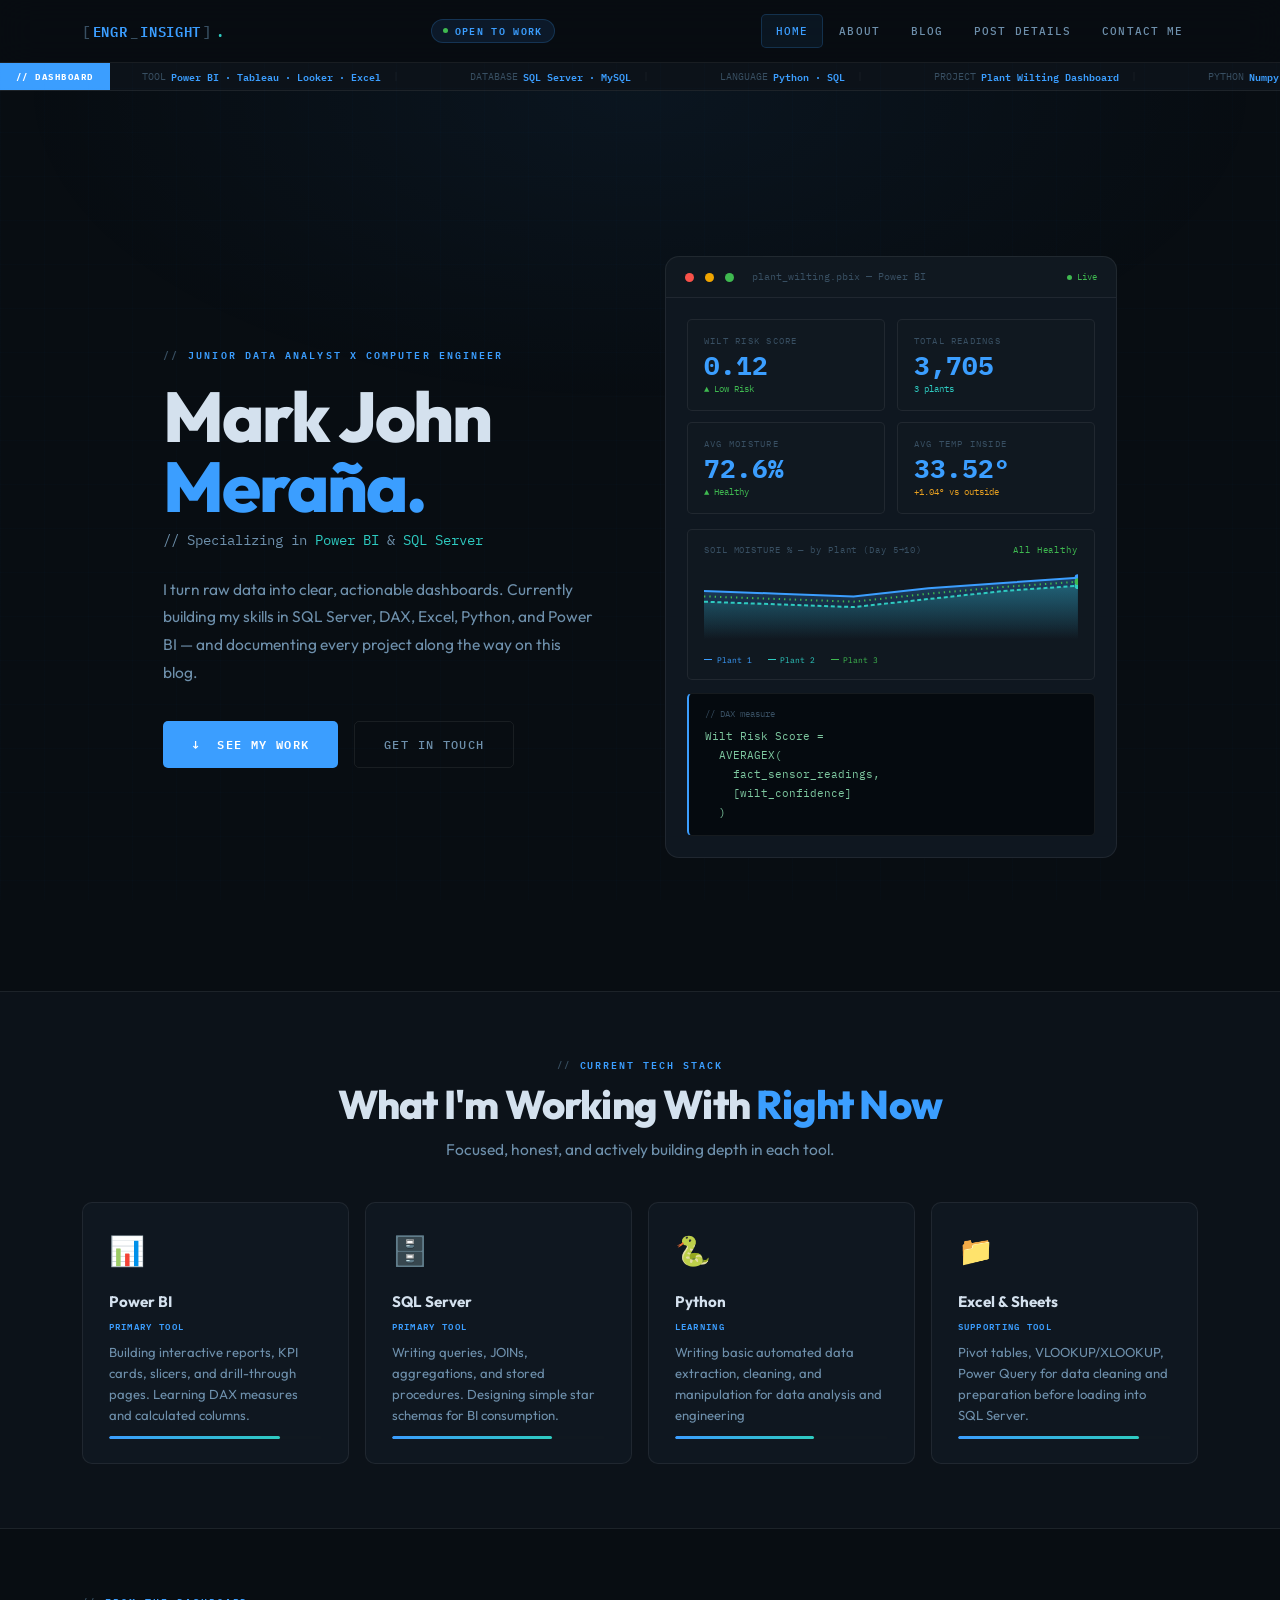
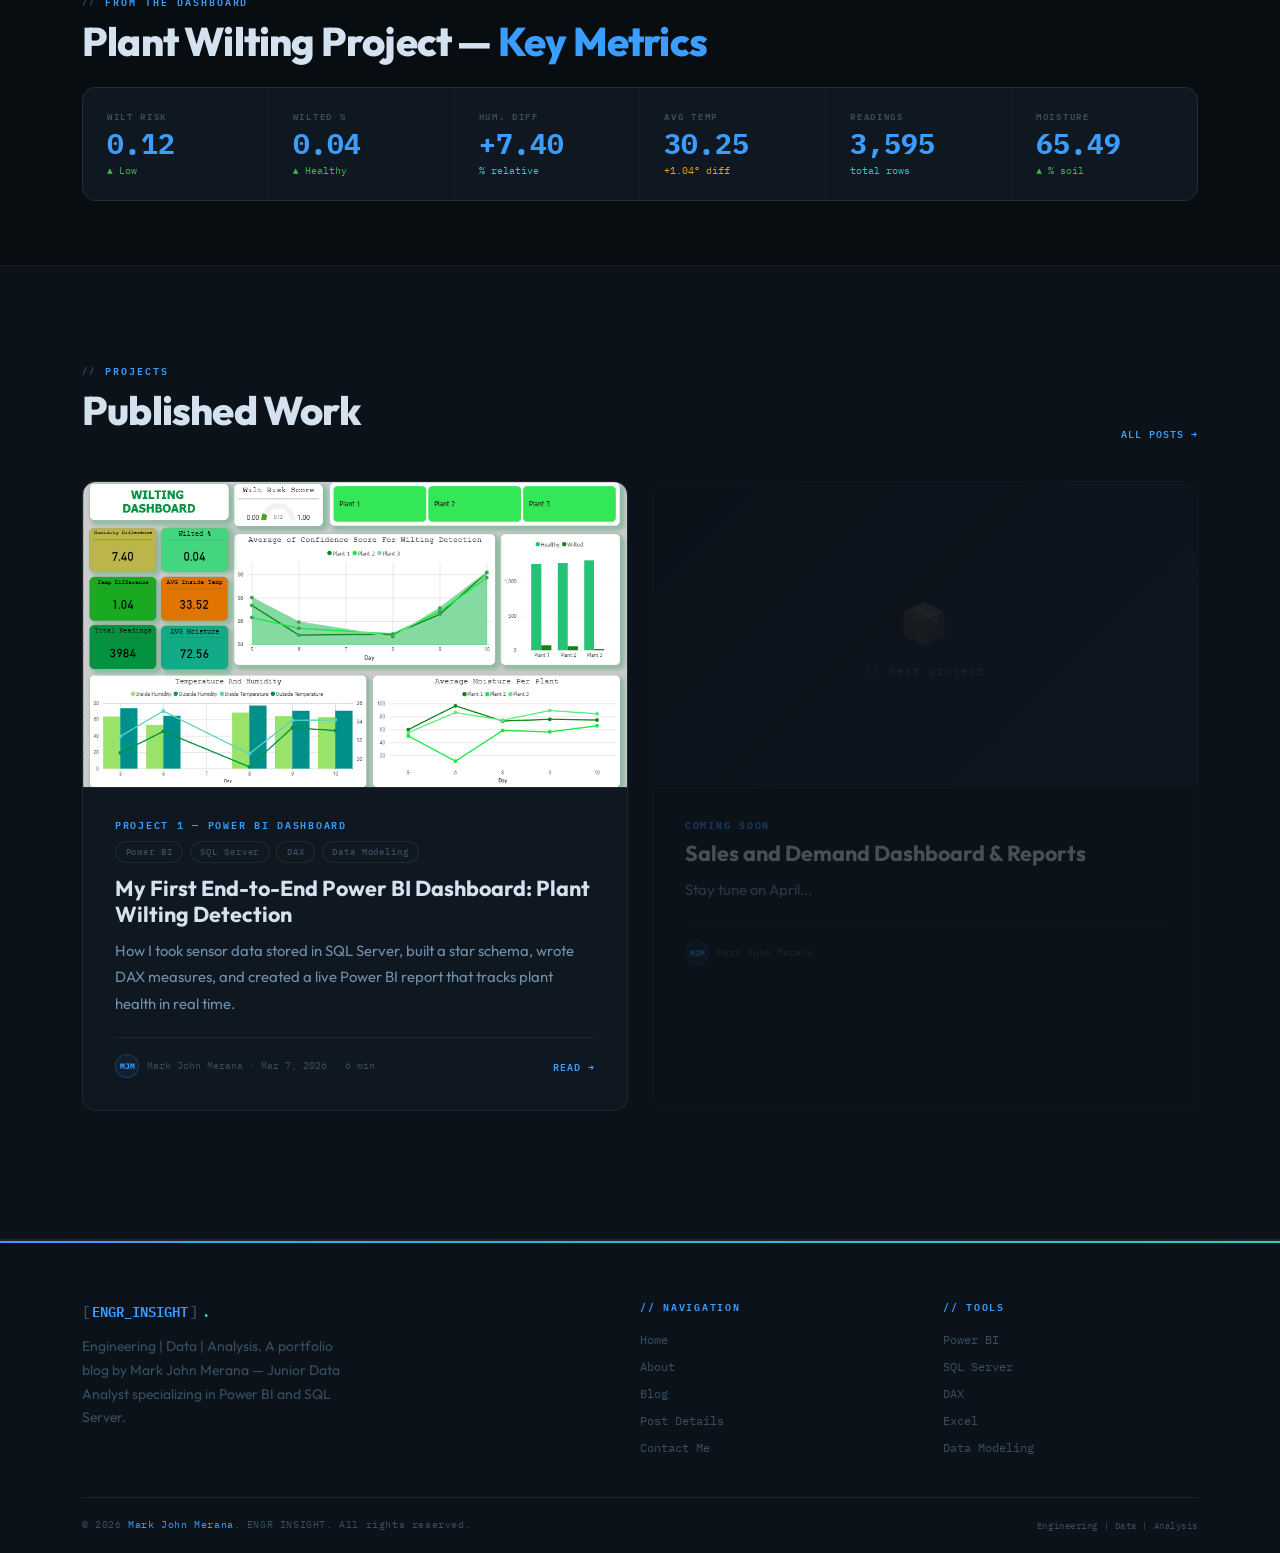
==== index.html @ d487728a "Initial commit" ====
<!DOCTYPE html>
<html lang="en">
<head>
<meta charset="UTF-8"/>
<meta name="viewport" content="width=device-width, initial-scale=1.0"/>
<title>ENGR INSIGHT — Mark John Merana | Junior Data Analyst</title>
<link rel="stylesheet" href="style.css"/>
</head>
<body>
<div class="grid-bg"></div>

<!-- NAV -->
<nav id="navbar">
  <div class="nav-inner">
    <a href="index.html" class="nav-logo">
      <span class="logo-bracket">[</span><span class="logo-accent">ENGR</span><span class="logo-bracket">_</span><span class="logo-accent">INSIGHT</span><span class="logo-bracket">]</span><span class="logo-dot">.</span>
    </a>
    <div class="nav-badge">Open to Work</div>
    <div class="nav-links">
      <a href="index.html" class="active">Home</a>
      <a href="about.html">About</a>
      <a href="blog.html">Blog</a>
      <a href="post-details.html">Post Details</a>
      <a href="contact.html">Contact Me</a>
    </div>
    <button class="nav-toggle" onclick="toggleMenu()"><span></span><span></span><span></span></button>
  </div>
  <div class="nav-mobile" id="navMobile">
    <a href="index.html" class="active">Home</a>
    <a href="about.html">About</a>
    <a href="blog.html">Blog</a>
    <a href="post-details.html">Post Details</a>
    <a href="contact.html">Contact Me</a>
  </div>
</nav>

<!-- TICKER -->
<div class="ticker-bar">
  <span class="ticker-label">// DASHBOARD</span>
  <div class="ticker-inner">
    <div class="ticker-track">
      <span class="ti">TOOL <b>Power BI · Tableau · Looker · Excel</b><span class="ti-sep">|</span></span>
      <span class="ti">DATABASE <b>SQL Server · MySQL</b><span class="ti-sep">|</span></span>
      <span class="ti">LANGUAGE <b>Python · SQL</b><span class="ti-sep">|</span></span>
      <span class="ti">PROJECT <b>Plant Wilting Dashboard</b><span class="ti-sep">|</span></span>
      <span class="ti">PYTHON <b>Numpy · Pandas</b><span class="ti-sep">|</span></span>
      <span class="ti">MODELLING <b>DAX · Pivot Table · XLOOKUP · VLOOKUP </b><span class="ti-sep">|</span></span>
      <span class="ti">STATUS <b style="color:var(--green)">Actively Learning</b><span class="ti-sep">|</span></span>
      <span class="ti">SPECIALIZATION <b>Data Analytics & Engineering</b><span class="ti-sep">|</span></span>
      <span class="ti">TOOL <b>Power BI · Tableau · Looker · Excel</b><span class="ti-sep">|</span></span>
      <span class="ti">DATABASE <b>SQL Server · MySQL</b><span class="ti-sep">|</span></span>
      <span class="ti">LANGUAGE <b>Python · SQL</b><span class="ti-sep">|</span></span>
      <span class="ti">PROJECT <b>Plant Wilting Dashboard</b><span class="ti-sep">|</span></span>
      <span class="ti">PYTHON <b>Numpy · Pandas</b><span class="ti-sep">|</span></span>
      <span class="ti">MODELLING <b>DAX · Pivot Table · XLOOKUP · VLOOKUP </b><span class="ti-sep">|</span></span>
      <span class="ti">STATUS <b style="color:var(--green)">Actively Learning</b><span class="ti-sep">|</span></span>
      <span class="ti">SPECIALIZATION <b>Data Analytics & Engineering</b><span class="ti-sep">|</span></span>
    </div>
  </div>
</div>

<!-- HERO -->
<section class="hero-section" style="min-height:100vh;display:flex;align-items:center;padding:7rem 0 5rem;position:relative;z-index:2;background:radial-gradient(ellipse 70% 50% at 50% 0%,rgba(59,158,255,.06) 0%,transparent 70%);">
  <div class="container">
    <div class="hero-grid" style="display:grid;grid-template-columns:1fr 1.05fr;gap:4.5rem;align-items:center;">

      <!-- LEFT -->
      <div>
        <div class="anim-1" style="font-family:var(--mono);font-size:.65rem;font-weight:600;letter-spacing:.2em;text-transform:uppercase;color:var(--blue);display:flex;align-items:center;gap:.55rem;margin-bottom:1.1rem;">
          <span style="color:var(--text-muted)">//</span> Junior Data Analyst X Computer Engineer
        </div>
        <h1 class="anim-2" style="font-family:var(--sans);font-size:clamp(2.8rem,5.5vw,4.4rem);font-weight:800;letter-spacing:-.03em;line-height:1.0;color:var(--text);margin-bottom:.4rem;">
          Mark John<br/><span style="color:var(--blue)">Meraña.</span>
        </h1>
        <p class="anim-3" style="font-family:var(--mono);font-size:.9rem;color:var(--text-dim);margin-bottom:1.5rem;">
          // Specializing in <span style="color:var(--teal)">Power BI</span> &amp; <span style="color:var(--teal)">SQL Server</span>
        </p>
        <p class="anim-4" style="font-size:.97rem;color:var(--text-dim);line-height:1.78;max-width:430px;margin-bottom:2.2rem;">
          I turn raw data into clear, actionable dashboards. Currently building my 
          skills in SQL Server, DAX, Excel, Python, and Power BI — and documenting every project 
          along the way on this blog.
        </p>
        <div class="anim-5" style="display:flex;gap:1rem;flex-wrap:wrap;">
          <a href="blog.html" class="btn-blue">↓ &nbsp;See My Work</a>
          <a href="contact.html" class="btn-ghost">Get in Touch</a>
        </div>
      </div>

      <!-- RIGHT — Dashboard mockup panel -->
      <div class="anim-p hero-mockup">
        <!-- Window chrome -->
        <div style="background:var(--bg3);border:1px solid var(--border);border-radius:var(--radius-lg) var(--radius-lg) 0 0;padding:.75rem 1.2rem;display:flex;align-items:center;gap:.5rem;border-bottom:none;">
          <div style="width:9px;height:9px;border-radius:50%;background:#f85149;"></div>
          <div style="width:9px;height:9px;border-radius:50%;background:#f0a500;margin-left:3px;"></div>
          <div style="width:9px;height:9px;border-radius:50%;background:#3fb950;margin-left:3px;"></div>
          <span style="font-family:var(--mono);font-size:.62rem;color:var(--text-muted);margin-left:.6rem;">plant_wilting.pbix — Power BI</span>
          <span style="margin-left:auto;font-family:var(--mono);font-size:.58rem;color:var(--green);display:flex;align-items:center;gap:.3rem;"><span style="width:5px;height:5px;border-radius:50%;background:var(--green);display:inline-block;animation:blink 2.5s ease infinite;"></span>Live</span>
        </div>
        <!-- Panel body -->
        <div style="background:var(--card);border:1px solid var(--border);border-radius:0 0 var(--radius-lg) var(--radius-lg);padding:1.3rem;">
          <!-- KPI row -->
          <div style="display:grid;grid-template-columns:repeat(2,1fr);gap:.7rem;margin-bottom:.9rem;">
            <div style="background:var(--bg3);border:1px solid var(--border);border-radius:var(--radius);padding:.85rem 1rem;">
              <div style="font-family:var(--mono);font-size:.55rem;color:var(--text-muted);letter-spacing:.14em;text-transform:uppercase;margin-bottom:.3rem;">Wilt Risk Score</div>
              <div style="font-family:var(--mono);font-size:1.6rem;font-weight:700;color:var(--blue);line-height:1;" id="kpi1">0.00</div>
              <div style="font-family:var(--mono);font-size:.56rem;color:var(--green);margin-top:.2rem;">▲ Low Risk</div>
            </div>
            <div style="background:var(--bg3);border:1px solid var(--border);border-radius:var(--radius);padding:.85rem 1rem;">
              <div style="font-family:var(--mono);font-size:.55rem;color:var(--text-muted);letter-spacing:.14em;text-transform:uppercase;margin-bottom:.3rem;">Total Readings</div>
              <div style="font-family:var(--mono);font-size:1.6rem;font-weight:700;color:var(--blue);line-height:1;" id="kpi2">0</div>
              <div style="font-family:var(--mono);font-size:.56rem;color:var(--teal);margin-top:.2rem;">3 plants</div>
            </div>
            <div style="background:var(--bg3);border:1px solid var(--border);border-radius:var(--radius);padding:.85rem 1rem;">
              <div style="font-family:var(--mono);font-size:.55rem;color:var(--text-muted);letter-spacing:.14em;text-transform:uppercase;margin-bottom:.3rem;">AVG Moisture</div>
              <div style="font-family:var(--mono);font-size:1.6rem;font-weight:700;color:var(--blue);line-height:1;" id="kpi3">0%</div>
              <div style="font-family:var(--mono);font-size:.56rem;color:var(--green);margin-top:.2rem;">▲ Healthy</div>
            </div>
            <div style="background:var(--bg3);border:1px solid var(--border);border-radius:var(--radius);padding:.85rem 1rem;">
              <div style="font-family:var(--mono);font-size:.55rem;color:var(--text-muted);letter-spacing:.14em;text-transform:uppercase;margin-bottom:.3rem;">AVG Temp Inside</div>
              <div style="font-family:var(--mono);font-size:1.6rem;font-weight:700;color:var(--blue);line-height:1;" id="kpi4">0°</div>
              <div style="font-family:var(--mono);font-size:.56rem;color:var(--amber);margin-top:.2rem;">+1.04° vs outside</div>
            </div>
          </div>
          <!-- Mini bar chart -->
          <div style="background:var(--bg3);border:1px solid var(--border);border-radius:var(--radius);padding:.8rem 1rem;">
            <div style="font-family:var(--mono);font-size:.56rem;color:var(--text-muted);letter-spacing:.1em;margin-bottom:.6rem;display:flex;justify-content:space-between;">
              <span>SOIL MOISTURE % — by Plant (Day 5→10)</span>
              <span style="color:var(--green)">All Healthy</span>
            </div>
            <svg viewBox="0 0 280 54" width="100%" xmlns="http://www.w3.org/2000/svg">
              <defs>
                <linearGradient id="g1" x1="0" y1="0" x2="0" y2="1"><stop offset="0%" stop-color="#3b9eff" stop-opacity=".3"/><stop offset="100%" stop-color="#3b9eff" stop-opacity="0"/></linearGradient>
                <linearGradient id="g2" x1="0" y1="0" x2="0" y2="1"><stop offset="0%" stop-color="#2ecbc1" stop-opacity=".25"/><stop offset="100%" stop-color="#2ecbc1" stop-opacity="0"/></linearGradient>
              </defs>
              <polygon fill="url(#g1)" points="0,54 0,18 56,20 112,22 168,16 224,12 280,8 280,54"/>
              <polygon fill="url(#g2)" points="0,54 0,26 56,28 112,30 168,24 224,18 280,14 280,54"/>
              <polyline fill="none" stroke="#3b9eff" stroke-width="1.5" points="0,18 56,20 112,22 168,16 224,12 280,8"/>
              <polyline fill="none" stroke="#2ecbc1" stroke-width="1.5" stroke-dasharray="3,2" points="0,26 56,28 112,30 168,24 224,18 280,14"/>
              <polyline fill="none" stroke="#3fb950" stroke-width="1.5" stroke-dasharray="1,3" points="0,22 56,24 112,26 168,20 224,15 280,11"/>
              <circle cx="280" cy="8"  r="2.5" fill="#3b9eff"/>
              <circle cx="280" cy="14" r="2.5" fill="#2ecbc1"/>
              <circle cx="280" cy="11" r="2.5" fill="#3fb950"/>
            </svg>
            <div style="display:flex;gap:1rem;margin-top:.4rem;">
              <span style="font-family:var(--mono);font-size:.52rem;color:#3b9eff;display:flex;align-items:center;gap:.28rem;"><span style="width:8px;height:1.5px;background:#3b9eff;display:inline-block;"></span>Plant 1</span>
              <span style="font-family:var(--mono);font-size:.52rem;color:#2ecbc1;display:flex;align-items:center;gap:.28rem;"><span style="width:8px;height:1.5px;background:#2ecbc1;display:inline-block;"></span>Plant 2</span>
              <span style="font-family:var(--mono);font-size:.52rem;color:#3fb950;display:flex;align-items:center;gap:.28rem;"><span style="width:8px;height:1.5px;background:#3fb950;display:inline-block;"></span>Plant 3</span>
            </div>
          </div>
          <!-- SQL snippet -->
          <div style="background:#050a0f;border:1px solid var(--border);border-left:2px solid var(--blue);border-radius:var(--radius);padding:.8rem 1rem;margin-top:.8rem;">
            <div style="font-family:var(--mono);font-size:.56rem;color:var(--text-muted);margin-bottom:.35rem;">// DAX measure</div>
            <div style="font-family:var(--mono);font-size:.7rem;color:#7ec8a0;line-height:1.7;">
              Wilt Risk Score =<br/>
              &nbsp;&nbsp;AVERAGEX(<br/>
              &nbsp;&nbsp;&nbsp;&nbsp;fact_sensor_readings,<br/>
              &nbsp;&nbsp;&nbsp;&nbsp;[wilt_confidence]<br/>
              &nbsp;&nbsp;)
            </div>
          </div>
        </div>
      </div>
    </div>
  </div>
</section>

<!-- TECH STACK -->
<section class="section-sm" style="background:var(--bg2);border-top:1px solid var(--border);border-bottom:1px solid var(--border);">
  <div class="container">
    <div style="text-align:center;margin-bottom:2.5rem;" class="reveal">
      <div class="s-eye" style="justify-content:center;">Current Tech Stack</div>
      <h2 class="s-title" style="text-align:center;">What I'm Working With <em>Right Now</em></h2>
      <p class="s-sub" style="margin:0 auto;text-align:center;">Focused, honest, and actively building depth in each tool.</p>
    </div>
    <div class="stack-grid" style="display:grid;grid-template-columns:repeat(4,1fr);gap:1rem;">
      <div class="stack-card reveal">
        <div class="sc-icon">📊</div>
        <div class="sc-title">Power BI</div>
        <div class="sc-level">Primary Tool</div>
        <div class="sc-desc">Building interactive reports, KPI cards, slicers, and drill-through pages. Learning DAX measures and calculated columns.</div>
        <div class="skill-track"><div class="skill-fill" data-w="80"></div></div>
      </div>
      <div class="stack-card reveal reveal-d1">
        <div class="sc-icon">🗄️</div>
        <div class="sc-title">SQL Server</div>
        <div class="sc-level">Primary Tool</div>
        <div class="sc-desc">Writing queries, JOINs, aggregations, and stored procedures. Designing simple star schemas for BI consumption.</div>
        <div class="skill-track"><div class="skill-fill" data-w="75"></div></div>
      </div>
      <div class="stack-card reveal reveal-d2">
        <div class="sc-icon">🐍</div>
        <div class="sc-title">Python</div>
        <div class="sc-level">Learning</div>
        <div class="sc-desc">Writing basic automated data extraction, cleaning, and manipulation for data analysis and engineering</div>
        <div class="skill-track"><div class="skill-fill" data-w="65"></div></div>
      </div>
      <div class="stack-card reveal reveal-d3">
        <div class="sc-icon">📁</div>
        <div class="sc-title">Excel & Sheets</div>
        <div class="sc-level">Supporting Tool</div>
        <div class="sc-desc">Pivot tables, VLOOKUP/XLOOKUP, Power Query for data cleaning and preparation before loading into SQL Server.</div>
        <div class="skill-track"><div class="skill-fill" data-w="85"></div></div>
      </div>
    </div>
  </div>
</section>

<!-- METRICS STRIP (from actual dashboard) -->
<section class="section-sm" style="background:var(--bg);border-bottom:1px solid var(--border);">
  <div class="container">
    <div class="reveal" style="margin-bottom:1.5rem;">
      <div class="s-eye">From the Dashboard</div>
      <h2 class="s-title">Plant Wilting Project — <em>Key Metrics</em></h2>
    </div>
    <div class="metrics-grid-row reveal" style="display:grid;grid-template-columns:repeat(6,1fr);gap:1px;background:var(--border);border:1px solid var(--border);border-radius:var(--radius-lg);overflow:hidden;">
      <div class="metric-card" style="border-radius:0;border:none;">
        <div class="mc-label">Wilt Risk</div>
        <div class="mc-val" data-float="0.13">0.00</div>
        <div class="mc-sub mc-up">▲ Low</div>
      </div>
      <div class="metric-card" style="border-radius:0;border:none;">
        <div class="mc-label">Wilted %</div>
        <div class="mc-val" data-float="0.04">0.00</div>
        <div class="mc-sub mc-up">▲ Healthy</div>
      </div>
      <div class="metric-card" style="border-radius:0;border:none;">
        <div class="mc-label">Hum. Diff</div>
        <div class="mc-val">+7.40</div>
        <div class="mc-sub mc-info">% relative</div>
      </div>
      <div class="metric-card" style="border-radius:0;border:none;">
        <div class="mc-label">AVG Temp</div>
        <div class="mc-val" data-float="33.52">0.00</div>
        <div class="mc-sub mc-warn">+1.04° diff</div>
      </div>
      <div class="metric-card" style="border-radius:0;border:none;">
        <div class="mc-label">Readings</div>
        <div class="mc-val" data-int="3984">0</div>
        <div class="mc-sub mc-info">total rows</div>
      </div>
      <div class="metric-card" style="border-radius:0;border:none;">
        <div class="mc-label">Moisture</div>
        <div class="mc-val" data-float="72.56">0.00</div>
        <div class="mc-sub mc-up">▲ % soil</div>
      </div>
    </div>
  </div>
</section>

<!-- LATEST POST -->
<section class="section" style="background:var(--bg2);border-bottom:1px solid var(--border);">
  <div class="container">
    <div style="display:flex;align-items:flex-end;justify-content:space-between;margin-bottom:2.5rem;flex-wrap:wrap;gap:1rem;">
      <div class="reveal">
        <div class="s-eye">Projects</div>
        <h2 class="s-title">Published Work</h2>
      </div>
      <a href="blog.html" class="read-link reveal">All posts →</a>
    </div>
    <div class="posts-grid" style="display:grid;grid-template-columns:repeat(2,1fr);gap:1.5rem;">
      <div class="post-card reveal" onclick="window.location='post-details.html'">
        <div class="post-img">
          <img src="assets/P1/project1 - Home.png" alt="Dashboard"/>
        </div>
        <div class="post-body-wrap">
          <span class="post-cat">Project 1 — Power BI Dashboard</span>
          <div class="post-pills"><span class="pill">Power BI</span><span class="pill">SQL Server</span><span class="pill">DAX</span><span class="pill">Data Modeling</span></div>
          <h2>My First End-to-End Power BI Dashboard: Plant Wilting Detection</h2>
          <p class="post-excerpt">How I took sensor data stored in SQL Server, built a star schema, wrote DAX measures, and created a live Power BI report that tracks plant health in real time.</p>
          <div class="post-footer">
            <div class="post-author"><div class="author-chip">MJM</div>Mark John Merana · Mar 7, 2026 · 6 min</div>
            <a href="post-details.html" class="read-link">Read →</a>
          </div>
        </div>
      </div>
      <div class="post-card reveal reveal-d1" style="opacity:.3;pointer-events:none;">
        <div class="post-img"><div class="post-img-ph"><span class="ph-icon">📦</span><span>// Next project</span></div></div>
        <div class="post-body-wrap">
          <span class="post-cat">Coming Soon</span>
          <h2>Sales and Demand Dashboard & Reports</h2>
          <p class="post-excerpt">Stay tune on April...</p>
          <div class="post-footer"><div class="post-author"><div class="author-chip">MJM</div>Mark John Merana</div></div>
        </div>
      </div>
    </div>
  </div>
</section>

<!-- FOOTER -->
<footer>
  <div class="container">
    <div class="footer-grid">
      <div class="footer-brand">
        <div class="f-logo"><span class="logo-bracket">[</span><span class="logo-accent">ENGR_INSIGHT</span><span class="logo-bracket">]</span><span class="logo-dot">.</span></div>
        <p>Engineering | Data | Analysis. A portfolio blog by Mark John Merana — Junior Data Analyst specializing in Power BI and SQL Server.</p>
      </div>
      <div><div class="f-col-title">// Navigation</div><div class="f-links"><a href="index.html">Home</a><a href="about.html">About</a><a href="blog.html">Blog</a><a href="post-details.html">Post Details</a><a href="contact.html">Contact Me</a></div></div>
      <div><div class="f-col-title">// Tools</div><div class="f-links"><a href="#">Power BI</a><a href="#">SQL Server</a><a href="#">DAX</a><a href="#">Excel</a><a href="#">Data Modeling</a></div></div>
    </div>
    <div class="footer-bottom">
      <span class="f-copy">© 2026 <span>Mark John Merana</span>. ENGR INSIGHT. All rights reserved.</span>
      <span class="f-copy" style="font-size:.58rem;">Engineering | Data | Analysis</span>
    </div>
  </div>
</footer>

<script>
window.addEventListener('scroll',()=>document.getElementById('navbar').classList.toggle('scrolled',scrollY>20));
function toggleMenu(){document.getElementById('navMobile').classList.toggle('open');}

// Reveal on scroll
const io=new IntersectionObserver(e=>e.forEach(x=>{if(x.isIntersecting){x.target.classList.add('visible');io.unobserve(x.target);}}),{threshold:.1});
document.querySelectorAll('.reveal').forEach(el=>io.observe(el));

// Skill bars animate in
const sio=new IntersectionObserver(e=>e.forEach(x=>{if(x.isIntersecting){x.target.querySelectorAll('.skill-fill').forEach(b=>b.style.width=b.dataset.w+'%');sio.unobserve(x.target);}}),{threshold:.3});
document.querySelectorAll('section').forEach(s=>sio.observe(s));

// Counter animation
function animVal(el,target,decimals){
  const s=performance.now(),d=1500;
  function tick(n){
    const p=Math.min((n-s)/d,1),ease=1-Math.pow(1-p,3),v=target*ease;
    el.textContent=decimals?v.toFixed(decimals):Math.floor(v).toLocaleString();
    if(p<1)requestAnimationFrame(tick);
    else el.textContent=decimals?target.toFixed(decimals):target.toLocaleString();
  }
  requestAnimationFrame(tick);
}
const cio=new IntersectionObserver(e=>e.forEach(x=>{
  if(x.isIntersecting){
    if(x.target.dataset.float) animVal(x.target,parseFloat(x.target.dataset.float),2);
    if(x.target.dataset.int)   animVal(x.target,parseInt(x.target.dataset.int),0);
    cio.unobserve(x.target);
  }
}),{threshold:.5});
document.querySelectorAll('[data-float],[data-int]').forEach(el=>cio.observe(el));

// Hero panel counters
setTimeout(()=>{
  animVal(document.getElementById('kpi1'),0.13,2);
  animVal(document.getElementById('kpi2'),3984,0);
  document.getElementById('kpi3').textContent='72.6%';
  document.getElementById('kpi4').textContent='33.52°';
},900);
</script>
</body>
</html>
---- style.css ----
/* ═══════════════════════════════════════════════════════
   ENGR INSIGHT — Junior Data Analyst Portfolio
   Mark John Merana | Power BI & SQL Server
   Design: Dark Dashboard · Blue/Teal Accent
═══════════════════════════════════════════════════════ */
@import url('https://fonts.googleapis.com/css2?family=IBM+Plex+Mono:ital,wght@0,300;0,400;0,500;0,600;1,400&family=Outfit:wght@300;400;500;600;700;800&display=swap');

*, *::before, *::after { box-sizing: border-box; margin: 0; padding: 0; }
html { scroll-behavior: smooth; }
body {
  font-family: 'Outfit', sans-serif;
  background: #080d12;
  color: #d4e1ee;
  line-height: 1.65;
  overflow-x: hidden;
}
img { max-width: 100%; display: block; }
a { text-decoration: none; color: inherit; }
ul { list-style: none; }

/* ─── VARIABLES ──────────────────────────────────────────── */
:root {
  --blue:      #3b9eff;
  --blue-dim:  #2276cc;
  --blue-glow: rgba(59,158,255,.14);
  --blue-sub:  rgba(59,158,255,.07);
  --teal:      #2ecbc1;
  --teal-sub:  rgba(46,203,193,.08);
  --green:     #3fb950;
  --amber:     #e8a020;
  --red:       #f85149;
  --bg:        #080d12;
  --bg2:       #0c1219;
  --bg3:       #101820;
  --card:      #0f1720;
  --card2:     #141e2a;
  --border:    rgba(255,255,255,.07);
  --border-b:  rgba(59,158,255,.22);
  --text:      #d4e1ee;
  --text-dim:  #6e90ac;
  --text-muted:#384f62;
  --mono:      'IBM Plex Mono', monospace;
  --sans:      'Outfit', sans-serif;
  --radius:    5px;
  --radius-md: 10px;
  --radius-lg: 14px;
  --max-w:     1180px;
  --shadow:    0 4px 24px rgba(0,0,0,.45);
  --shadow-lg: 0 12px 48px rgba(0,0,0,.6);
  --glow:      0 0 28px rgba(59,158,255,.12);
}

/* ─── SCROLLBAR ──────────────────────────────────────────── */
::-webkit-scrollbar { width: 4px; }
::-webkit-scrollbar-track { background: var(--bg); }
::-webkit-scrollbar-thumb { background: #1a2d40; border-radius: 4px; }
::-webkit-scrollbar-thumb:hover { background: var(--blue); }

/* ─── GRID OVERLAY ───────────────────────────────────────── */
.grid-bg {
  position: fixed; inset: 0; pointer-events: none; z-index: 0;
  background-image:
    linear-gradient(rgba(59,158,255,.016) 1px, transparent 1px),
    linear-gradient(90deg, rgba(59,158,255,.016) 1px, transparent 1px);
  background-size: 44px 44px;
}

/* ─── CONTAINER ──────────────────────────────────────────── */
.container { max-width: var(--max-w); margin: 0 auto; padding: 0 2rem; }

/* ─── NAVBAR ─────────────────────────────────────────────── */
#navbar {
  position: sticky; top: 0; z-index: 100;
  background: rgba(8,13,18,.92);
  backdrop-filter: blur(18px);
  border-bottom: 1px solid var(--border);
  transition: border-color .3s;
}
#navbar.scrolled { border-bottom-color: rgba(59,158,255,.18); }
.nav-inner {
  display: flex; align-items: center; justify-content: space-between;
  height: 62px; max-width: var(--max-w); margin: 0 auto; padding: 0 2rem;
}
.nav-logo {
  font-family: var(--mono); font-size: .88rem; font-weight: 600;
  color: var(--text); letter-spacing: .05em;
  display: flex; align-items: center; gap: 2px;
}
.logo-bracket { color: var(--text-muted); }
.logo-accent  { color: var(--blue); }
.logo-dot     { color: var(--teal); margin-left: 2px; }

.nav-badge {
  font-family: var(--mono); font-size: .6rem; font-weight: 600;
  letter-spacing: .14em; text-transform: uppercase;
  padding: .22rem .7rem;
  background: rgba(59,158,255,.1);
  border: 1px solid rgba(59,158,255,.2);
  border-radius: 30px; color: var(--blue);
  display: flex; align-items: center; gap: .4rem;
}
.nav-badge::before {
  content: ''; width: 5px; height: 5px; border-radius: 50%;
  background: var(--green); animation: blink 2.5s ease infinite;
}
.nav-links { display: flex; align-items: center; gap: .1rem; }
.nav-links a {
  font-family: var(--mono); font-size: .7rem; font-weight: 500;
  letter-spacing: .1em; text-transform: uppercase;
  color: var(--text-dim); padding: .45rem .85rem;
  border-radius: var(--radius); transition: all .2s;
  border: 1px solid transparent;
}
.nav-links a:hover { color: var(--text); background: rgba(255,255,255,.04); }
.nav-links a.active {
  color: var(--blue);
  border-color: rgba(59,158,255,.2);
  background: var(--blue-sub);
}
.nav-toggle {
  display: none; flex-direction: column; gap: 5px;
  background: none; border: 1px solid var(--border);
  border-radius: var(--radius); cursor: pointer; padding: 8px;
}
.nav-toggle span { width: 18px; height: 1.5px; background: var(--text-dim); display: block; transition: all .2s; }
.nav-mobile {
  display: none; flex-direction: column;
  background: var(--bg2); border-top: 1px solid var(--border); padding: .5rem 0 .8rem;
}
.nav-mobile a {
  font-family: var(--mono); font-size: .72rem; letter-spacing: .1em;
  text-transform: uppercase; color: var(--text-dim); padding: .7rem 2rem; display: block;
}
.nav-mobile a.active { color: var(--blue); }
.nav-mobile.open { display: flex; }

/* ─── TICKER ─────────────────────────────────────────────── */
.ticker-bar {
  background: var(--bg2); border-bottom: 1px solid var(--border);
  height: 28px; overflow: hidden; display: flex; align-items: center;
}
.ticker-label {
  font-family: var(--mono); font-size: .58rem; font-weight: 700;
  letter-spacing: .16em; text-transform: uppercase;
  background: var(--blue); color: #fff;
  padding: 0 1rem; height: 100%;
  display: flex; align-items: center; flex-shrink: 0;
}
.ticker-inner { flex: 1; overflow: hidden; }
.ticker-track {
  display: flex; white-space: nowrap;
  animation: ticker 30s linear infinite;
}
.ti {
  font-family: var(--mono); font-size: .6rem;
  color: var(--text-muted); padding: 0 2rem;
  display: flex; align-items: center; gap: .35rem;
}
.ti b { color: var(--blue); font-weight: 600; }
.ti-sep { color: var(--border); margin: 0 .4rem; }
@keyframes ticker { 0% { transform: translateX(0); } 100% { transform: translateX(-50%); } }

/* ─── PAGE BANNER ────────────────────────────────────────── */
.page-banner {
  background: var(--bg2); border-bottom: 1px solid var(--border);
  padding: 3.5rem 0 3rem; position: relative; overflow: hidden; z-index: 2;
}
.page-banner::after {
  content: ''; position: absolute; top: 0; left: 0; right: 0; height: 1px;
  background: linear-gradient(90deg, transparent 0%, var(--blue) 40%, var(--teal) 60%, transparent 100%);
}
.banner-bg-word {
  position: absolute; right: -1rem; top: 50%; transform: translateY(-50%);
  font-family: var(--mono); font-size: 9rem; font-weight: 800;
  color: rgba(59,158,255,.028); pointer-events: none; white-space: nowrap;
}
.banner-eyebrow {
  font-family: var(--mono); font-size: .62rem; font-weight: 600;
  letter-spacing: .2em; text-transform: uppercase; color: var(--blue);
  display: flex; align-items: center; gap: .5rem; margin-bottom: .6rem;
}
.banner-eyebrow::before { content: '//'; color: var(--text-muted); font-size: .56rem; }
.banner-title {
  font-family: var(--sans); font-size: clamp(2rem, 4vw, 3rem);
  font-weight: 800; letter-spacing: -.025em; line-height: 1.05;
  color: var(--text);
}
.banner-title em { font-style: normal; color: var(--blue); }

/* ─── SECTIONS ───────────────────────────────────────────── */
.section    { padding: 6rem 0; position: relative; z-index: 2; }
.section-sm { padding: 4rem 0; position: relative; z-index: 2; }
.s-eye {
  font-family: var(--mono); font-size: .62rem; font-weight: 600;
  letter-spacing: .2em; text-transform: uppercase; color: var(--blue);
  display: flex; align-items: center; gap: .55rem; margin-bottom: .6rem;
}
.s-eye::before { content: '//'; color: var(--text-muted); font-size: .56rem; }
.s-title {
  font-family: var(--sans); font-size: clamp(1.8rem, 3.5vw, 2.5rem);
  font-weight: 800; letter-spacing: -.02em; line-height: 1.1;
  color: var(--text); margin-bottom: .6rem;
}
.s-title em { font-style: normal; color: var(--blue); }
.s-sub { font-size: .97rem; color: var(--text-dim); max-width: 500px; line-height: 1.72; }

/* ─── BUTTONS ────────────────────────────────────────────── */
.btn-blue {
  font-family: var(--mono); font-size: .72rem; font-weight: 600;
  letter-spacing: .12em; text-transform: uppercase;
  padding: .8rem 1.8rem; background: var(--blue); color: #fff;
  border: none; border-radius: var(--radius); cursor: pointer;
  transition: all .25s; display: inline-flex; align-items: center; gap: .45rem;
}
.btn-blue:hover { background: #5aaeff; transform: translateY(-2px); box-shadow: 0 8px 28px rgba(59,158,255,.3); }
.btn-ghost {
  font-family: var(--mono); font-size: .72rem; font-weight: 500;
  letter-spacing: .12em; text-transform: uppercase;
  padding: .8rem 1.8rem; background: transparent; color: var(--text-dim);
  border: 1px solid var(--border); border-radius: var(--radius);
  transition: all .25s; display: inline-flex; align-items: center; gap: .45rem;
}
.btn-ghost:hover { border-color: var(--border-b); color: var(--blue); }

/* ─── DASHBOARD CARD SHELL ───────────────────────────────── */
.d-card {
  background: var(--card); border: 1px solid var(--border);
  border-radius: var(--radius-lg); position: relative; overflow: hidden;
}
.d-card::before {
  content: ''; position: absolute; top: 0; left: 0; right: 0; height: 1px;
  background: linear-gradient(90deg, transparent, rgba(59,158,255,.3), transparent);
}
.d-card:hover { border-color: var(--border-b); }

/* ─── METRIC CARD ────────────────────────────────────────── */
.metric-card {
  background: var(--card); border: 1px solid var(--border);
  border-radius: var(--radius-md); padding: 1.3rem 1.5rem;
  transition: all .25s;
}
.metric-card:hover { border-color: var(--border-b); box-shadow: var(--glow); }
.mc-label {
  font-family: var(--mono); font-size: .58rem; font-weight: 600;
  letter-spacing: .18em; text-transform: uppercase; color: var(--text-muted);
  margin-bottom: .4rem; display: flex; align-items: center; justify-content: space-between;
}
.mc-val {
  font-family: var(--mono); font-size: 1.75rem; font-weight: 700;
  color: var(--blue); line-height: 1; margin-bottom: .3rem;
}
.mc-sub {
  font-family: var(--mono); font-size: .6rem; color: var(--text-muted);
  display: flex; align-items: center; gap: .35rem;
}
.mc-up    { color: var(--green); }
.mc-warn  { color: var(--amber); }
.mc-info  { color: var(--teal);  }

/* ─── STACK CARD ─────────────────────────────────────────── */
.stack-card {
  background: var(--card); border: 1px solid var(--border);
  border-radius: var(--radius-md); padding: 1.5rem 1.6rem;
  transition: all .28s; cursor: default;
}
.stack-card:hover {
  border-color: var(--border-b);
  background: var(--card2);
  transform: translateY(-3px);
  box-shadow: var(--glow);
}
.sc-icon { font-size: 1.8rem; margin-bottom: .9rem; }
.sc-title {
  font-family: var(--sans); font-size: .95rem; font-weight: 700;
  color: var(--text); margin-bottom: .3rem;
}
.sc-level {
  font-family: var(--mono); font-size: .58rem; font-weight: 600;
  letter-spacing: .14em; text-transform: uppercase; color: var(--blue);
  margin-bottom: .5rem;
}
.sc-desc { font-size: .82rem; color: var(--text-dim); line-height: 1.6; }

/* skill bars */
.skill-track { height: 3px; background: var(--bg3); border-radius: 3px; overflow: hidden; margin-top: .6rem; }
.skill-fill {
  height: 100%;
  background: linear-gradient(90deg, var(--blue), var(--teal));
  border-radius: 3px; width: 0;
  transition: width 1.4s cubic-bezier(.4,0,.2,1);
}

/* ─── POST CARD ──────────────────────────────────────────── */
.post-card {
  background: var(--card); border: 1px solid var(--border);
  border-radius: var(--radius-lg); overflow: hidden;
  margin-bottom: 2rem; transition: all .3s; cursor: pointer;
}
.post-card:hover {
  border-color: var(--border-b);
  box-shadow: 0 8px 40px rgba(0,0,0,.4), var(--glow);
  transform: translateY(-2px);
}
.post-img {
  width: 100%; aspect-ratio: 16/9;
  background: var(--bg3); overflow: hidden;
  border-bottom: 1px solid var(--border); position: relative;
}
.post-img img { width: 100%; height: 100%; object-fit: cover; transition: transform .5s; }
.post-card:hover .post-img img { transform: scale(1.03); }
.post-img-ph {
  width: 100%; height: 100%; min-height: 200px;
  display: flex; align-items: center; justify-content: center;
  flex-direction: column; gap: .5rem;
  background: linear-gradient(135deg, #0c1620, #162030);
  color: var(--text-muted); font-family: var(--mono);
  font-size: .68rem; letter-spacing: .1em;
}
.post-img-ph .ph-icon { font-size: 2.5rem; opacity: .25; }
.post-body-wrap { padding: 1.8rem 2rem 2rem; }
.post-cat {
  font-family: var(--mono); font-size: .6rem; font-weight: 600;
  letter-spacing: .18em; text-transform: uppercase; color: var(--blue);
  display: block; margin-bottom: .5rem;
}
.post-pills { display: flex; gap: .4rem; flex-wrap: wrap; margin-bottom: .8rem; }
.pill {
  font-family: var(--mono); font-size: .56rem; font-weight: 500;
  letter-spacing: .1em; color: var(--text-muted);
  padding: .18rem .6rem; background: var(--bg3);
  border: 1px solid var(--border); border-radius: 30px;
}
.post-card h2 {
  font-family: var(--sans); font-size: 1.35rem; font-weight: 700;
  line-height: 1.2; color: var(--text); margin-bottom: .65rem;
  transition: color .2s;
}
.post-card:hover h2 { color: var(--blue); }
.post-excerpt { font-size: .93rem; color: var(--text-dim); line-height: 1.75; margin-bottom: 1.3rem; }
.post-footer {
  display: flex; align-items: center; justify-content: space-between;
  padding-top: 1rem; border-top: 1px solid var(--border); flex-wrap: wrap; gap: .6rem;
}
.post-author {
  font-family: var(--mono); font-size: .62rem; color: var(--text-muted);
  display: flex; align-items: center; gap: .5rem;
}
.author-chip {
  width: 24px; height: 24px; border-radius: 50%;
  background: var(--blue-sub); border: 1px solid var(--border-b);
  display: flex; align-items: center; justify-content: center;
  font-size: .52rem; font-weight: 700; color: var(--blue);
}
.read-link {
  font-family: var(--mono); font-size: .63rem; font-weight: 600;
  letter-spacing: .1em; text-transform: uppercase; color: var(--blue);
  display: flex; align-items: center; gap: .4rem; transition: gap .2s;
}
.read-link:hover { gap: .7rem; }

/* ─── BLOG LAYOUT ────────────────────────────────────────── */
.blog-layout { display: grid; grid-template-columns: 1fr 284px; gap: 3rem; align-items: start; }

/* ─── SIDEBAR ────────────────────────────────────────────── */
.sidebar { position: sticky; top: 78px; }
.widget {
  background: var(--card); border: 1px solid var(--border);
  border-radius: var(--radius-lg); overflow: hidden; margin-bottom: 1.4rem;
}
.widget:last-child { margin-bottom: 0; }
.w-head {
  padding: .85rem 1.2rem; background: var(--bg3);
  border-bottom: 1px solid var(--border);
  display: flex; align-items: center; gap: .5rem;
}
.w-head-label {
  font-family: var(--mono); font-size: .6rem; font-weight: 600;
  letter-spacing: .18em; text-transform: uppercase; color: var(--text-dim);
}
.w-head-dot { width: 5px; height: 5px; border-radius: 50%; background: var(--blue); }
.w-body { padding: 1rem 1.2rem; }
.search-row { display: flex; gap: .4rem; }
.search-inp {
  flex: 1; background: var(--bg3); border: 1px solid var(--border);
  border-radius: var(--radius); padding: .6rem .9rem;
  font-family: var(--mono); font-size: .72rem; color: var(--text);
  outline: none; transition: border-color .2s;
}
.search-inp:focus { border-color: var(--border-b); }
.search-inp::placeholder { color: var(--text-muted); }
.search-btn {
  width: 34px; height: 34px; background: var(--blue);
  border: none; border-radius: var(--radius); cursor: pointer;
  font-size: .8rem; color: #fff; transition: background .2s; flex-shrink: 0;
}
.search-btn:hover { background: var(--blue-dim); }
.recent-item {
  display: flex; gap: .8rem; align-items: flex-start;
  padding: .75rem 0; border-bottom: 1px solid var(--border);
}
.recent-item:last-child { border-bottom: none; }
.recent-thumb {
  width: 52px; height: 40px; flex-shrink: 0;
  background: var(--bg3); border: 1px solid var(--border);
  border-radius: var(--radius); display: flex; align-items: center;
  justify-content: center; font-size: .95rem; overflow: hidden;
}
.recent-info h4 {
  font-family: var(--sans); font-size: .8rem; font-weight: 600;
  color: var(--text); line-height: 1.3; transition: color .2s; margin-bottom: .2rem;
}
.recent-info h4:hover { color: var(--blue); }
.recent-date { font-family: var(--mono); font-size: .6rem; color: var(--text-muted); }
.tag-wrap { display: flex; flex-wrap: wrap; gap: .4rem; }
.tag {
  font-family: var(--mono); font-size: .57rem; font-weight: 500;
  letter-spacing: .1em; text-transform: uppercase;
  padding: .22rem .65rem; background: var(--bg3);
  border: 1px solid var(--border); border-radius: var(--radius);
  color: var(--text-muted); transition: all .2s; cursor: pointer;
}
.tag:hover { background: var(--blue-sub); border-color: var(--border-b); color: var(--blue); }
/* mini stats */
.mini-stats { display: grid; grid-template-columns: 1fr 1fr; gap: .5rem; }
.ms-box {
  background: var(--bg3); border: 1px solid var(--border);
  border-radius: var(--radius); padding: .7rem; text-align: center;
}
.ms-val { font-family: var(--mono); font-size: 1rem; font-weight: 700; color: var(--blue); line-height: 1; }
.ms-label { font-family: var(--mono); font-size: .52rem; color: var(--text-muted); letter-spacing: .1em; text-transform: uppercase; margin-top: .22rem; }

/* ─── POST ARTICLE ───────────────────────────────────────── */
.article-cat { font-family: var(--mono); font-size: .6rem; font-weight: 600; letter-spacing: .18em; text-transform: uppercase; color: var(--blue); display: block; margin-bottom: .5rem; }
.article-title {
  font-family: var(--sans); font-size: clamp(1.8rem, 3.5vw, 2.6rem);
  font-weight: 800; letter-spacing: -.025em; line-height: 1.1; color: var(--text); margin-bottom: 1rem;
}
.article-meta {
  display: flex; align-items: center; gap: 1.2rem; flex-wrap: wrap;
  padding: .9rem 0; border-top: 1px solid var(--border); border-bottom: 1px solid var(--border);
  font-family: var(--mono); font-size: .63rem; color: var(--text-muted); letter-spacing: .07em;
  margin-bottom: 2rem;
}
.article-meta strong { color: var(--blue); }
.article-meta .sep { color: var(--border); }
.article-feat {
  width: 100%; aspect-ratio: 16/9;
  background: var(--bg3); border: 1px solid var(--border);
  border-radius: var(--radius-lg); overflow: hidden;
  display: flex; align-items: center; justify-content: center;
  flex-direction: column; gap: .7rem;
  color: var(--text-muted); font-family: var(--mono); font-size: .72rem;
  min-height: 220px; margin-bottom: 2.5rem;
}
.article-feat img { width: 100%; height: 100%; object-fit: cover; }
.article-body { font-size: 1rem; color: #afc5da; line-height: 1.86; }
.article-body p { margin-bottom: 1.4rem; }
.article-body h2 {
  font-family: var(--sans); font-size: 1.55rem; font-weight: 800;
  color: var(--text); margin: 2.8rem 0 .85rem;
  padding-left: 1rem; border-left: 2px solid var(--blue);
}
.article-body h3 { font-family: var(--sans); font-size: 1.12rem; font-weight: 700; color: var(--text); margin: 2rem 0 .65rem; }
.article-body strong { color: var(--text); font-weight: 600; }
.article-body em { font-style: italic; color: var(--text-dim); }
.article-body a { color: var(--blue); border-bottom: 1px solid rgba(59,158,255,.25); transition: border-color .2s; }
.article-body a:hover { border-color: var(--blue); }
.article-body ul, .article-body ol { padding-left: 1.5rem; margin-bottom: 1.4rem; }
.article-body li { margin-bottom: .55rem; }
.article-body pre {
  background: #080d12; border: 1px solid var(--border);
  border-left: 2px solid var(--blue);
  border-radius: var(--radius-md); padding: 1.4rem 1.8rem;
  overflow-x: auto; font-family: var(--mono); font-size: .8rem;
  line-height: 1.7; color: #7ec8a0; margin: 1.8rem 0;
}
.article-body code {
  font-family: var(--mono); font-size: .84em;
  background: rgba(59,158,255,.08); color: var(--blue);
  padding: .1em .4em; border-radius: 3px;
}
.article-body pre code { background: none; color: #7ec8a0; padding: 0; }
.article-body table { width: 100%; border-collapse: collapse; margin: 1.8rem 0; font-size: .9rem; }
.article-body th {
  font-family: var(--mono); font-size: .62rem; font-weight: 600;
  letter-spacing: .12em; text-transform: uppercase;
  background: var(--bg3); color: var(--blue);
  padding: .75rem 1rem; text-align: left; border: 1px solid var(--border);
}
.article-body td { padding: .65rem 1rem; border: 1px solid var(--border); color: var(--text-dim); vertical-align: top; }
.article-body tr:nth-child(even) td { background: rgba(255,255,255,.02); }
.callout {
  background: rgba(59,158,255,.05); border: 1px solid rgba(59,158,255,.18);
  border-left: 2px solid var(--blue); border-radius: var(--radius);
  padding: 1.2rem 1.5rem; margin: 1.8rem 0;
  font-size: .95rem; color: var(--text-dim);
}
.callout strong { color: var(--blue); }
.img-block {
  width: 100%; margin: 2rem 0; border-radius: var(--radius-lg);
  overflow: hidden; border: 1px solid var(--border); background: var(--bg3);
}
.img-block img { width: 100%; display: block; }
.img-ph {
  min-height: 190px; display: flex; align-items: center; justify-content: center;
  flex-direction: column; gap: .55rem;
  font-family: var(--mono); font-size: .68rem; color: var(--text-muted); letter-spacing: .1em;
}
.article-footer-row {
  display: flex; align-items: center; justify-content: space-between;
  padding: 1.5rem 0; border-top: 1px solid var(--border); margin-top: 3rem;
  flex-wrap: wrap; gap: 1rem;
}
.share-btn {
  width: 32px; height: 32px; background: var(--bg3);
  border: 1px solid var(--border); border-radius: 50%;
  display: inline-flex; align-items: center; justify-content: center;
  font-size: .78rem; cursor: pointer; transition: all .2s;
}
.share-btn:hover { background: var(--blue-sub); border-color: var(--border-b); }
.author-box {
  background: var(--card); border: 1px solid var(--border);
  border-radius: var(--radius-lg); padding: 1.8rem 2rem;
  display: flex; gap: 1.4rem; align-items: flex-start; margin-top: 2.5rem;
}
.author-avatar-lg {
  width: 56px; height: 56px; border-radius: 50%; flex-shrink: 0;
  background: var(--blue-sub); border: 2px solid var(--border-b);
  display: flex; align-items: center; justify-content: center;
  font-family: var(--mono); font-size: 1rem; font-weight: 700; color: var(--blue);
}
.author-name { font-family: var(--sans); font-size: .95rem; font-weight: 700; color: var(--text); margin-bottom: .15rem; }
.author-role { font-family: var(--mono); font-size: .6rem; color: var(--blue); letter-spacing: .12em; text-transform: uppercase; margin-bottom: .65rem; }
.author-bio { font-size: .88rem; color: var(--text-dim); line-height: 1.7; }

/* ─── ABOUT ──────────────────────────────────────────────── */
.about-grid { display: grid; grid-template-columns: 320px 1fr; gap: 5rem; align-items: start; }
.about-photo-wrap {
  background: var(--card); border: 1px solid var(--border);
  border-radius: var(--radius-lg); overflow: hidden;
  aspect-ratio: 4/5; min-height: 360px; position: relative;
  display: flex; align-items: center; justify-content: center;
  flex-direction: column; gap: .7rem;
  color: var(--text-muted); font-family: var(--mono); font-size: .7rem;
}
.about-photo-wrap img { width: 100%; height: 100%; object-fit: cover; position: absolute; inset: 0; }
.photo-badge {
  position: absolute; bottom: 1.2rem; left: 1.2rem; right: 1.2rem;
  background: rgba(8,13,18,.88); backdrop-filter: blur(8px);
  border: 1px solid var(--border); border-radius: var(--radius-md); padding: .9rem 1.1rem;
}
.photo-badge-name { font-family: var(--sans); font-size: .95rem; font-weight: 700; color: var(--text); }
.photo-badge-role { font-family: var(--mono); font-size: .58rem; color: var(--blue); letter-spacing: .12em; text-transform: uppercase; margin-top: .18rem; }
.status-dot { width: 6px; height: 6px; border-radius: 50%; background: var(--green); display: inline-block; margin-right: .3rem; animation: blink 2.5s ease infinite; }
.about-acc {
  position: absolute; top: -0.8rem; right: -0.8rem;
  background: var(--blue); color: #fff;
  border-radius: var(--radius-md); padding: .75rem 1rem; text-align: center;
}
.acc-num { font-family: var(--mono); font-size: 1.6rem; font-weight: 700; line-height: 1; }
.acc-label { font-family: var(--mono); font-size: .55rem; font-weight: 600; letter-spacing: .12em; text-transform: uppercase; opacity: .8; margin-top: .18rem; }

/* focus area items */
.focus-item {
  background: var(--card); border: 1px solid var(--border);
  border-radius: var(--radius-md); padding: 1.1rem 1.3rem;
  display: flex; align-items: flex-start; gap: .9rem;
  transition: all .25s; margin-bottom: .8rem;
}
.focus-item:hover { border-color: var(--border-b); background: var(--card2); }
.focus-icon { font-size: 1.3rem; flex-shrink: 0; margin-top: .1rem; }
.focus-title { font-family: var(--sans); font-size: .88rem; font-weight: 700; color: var(--text); margin-bottom: .2rem; }
.focus-desc { font-size: .82rem; color: var(--text-dim); line-height: 1.6; }

/* stats grid */
.stats-grid {
  display: grid; grid-template-columns: repeat(4, 1fr);
  gap: 1px; background: var(--border); border: 1px solid var(--border);
  border-radius: var(--radius-lg); overflow: hidden;
}
.stat-box {
  background: var(--card); padding: 1.8rem 1.5rem; text-align: center;
  transition: background .2s;
}
.stat-box:hover { background: var(--card2); }
.stat-num { font-family: var(--mono); font-size: 2.1rem; font-weight: 700; color: var(--blue); line-height: 1; }
.stat-label { font-family: var(--mono); font-size: .58rem; color: var(--text-muted); letter-spacing: .14em; text-transform: uppercase; margin-top: .35rem; }

/* ─── CONTACT ────────────────────────────────────────────── */
.contact-grid { display: grid; grid-template-columns: 1fr 320px; gap: 3.5rem; align-items: start; }
.form-panel {
  background: var(--card); border: 1px solid var(--border);
  border-radius: var(--radius-lg); padding: 2rem 2.2rem;
}
.form-panel-title {
  font-family: var(--sans); font-size: 1.1rem; font-weight: 800;
  color: var(--text); margin-bottom: 1.5rem;
  padding-bottom: 1rem; border-bottom: 1px solid var(--border);
  display: flex; align-items: center; gap: .55rem;
}
.form-panel-title::before { content: '→'; color: var(--blue); font-family: var(--mono); font-size: .9rem; }
.f-row { display: grid; grid-template-columns: 1fr 1fr; gap: 1rem; }
.f-group { margin-bottom: 1rem; }
.f-label {
  font-family: var(--mono); font-size: .58rem; font-weight: 600;
  letter-spacing: .16em; text-transform: uppercase;
  color: var(--text-muted); display: block; margin-bottom: .38rem;
}
.f-ctrl {
  width: 100%; background: var(--bg3); border: 1px solid var(--border);
  border-radius: var(--radius); padding: .75rem 1rem;
  font-family: var(--sans); font-size: .9rem; color: var(--text);
  outline: none; resize: vertical;
  transition: border-color .2s, box-shadow .2s;
}
.f-ctrl:focus { border-color: var(--border-b); box-shadow: 0 0 0 3px rgba(59,158,255,.08); }
.f-ctrl::placeholder { color: var(--text-muted); }
textarea.f-ctrl { min-height: 130px; }
.info-panel {
  background: var(--card); border: 1px solid var(--border);
  border-radius: var(--radius-lg); overflow: hidden;
}
.info-panel-head {
  background: var(--blue); padding: 1.3rem 1.6rem;
}
.info-panel-head-title { font-family: var(--sans); font-size: 1rem; font-weight: 800; color: #fff; margin-bottom: .15rem; }
.info-panel-head-sub { font-family: var(--mono); font-size: .6rem; color: rgba(255,255,255,.65); letter-spacing: .1em; }
.info-panel-body { padding: 1.4rem 1.6rem; }
.info-row { display: flex; gap: .85rem; align-items: flex-start; margin-bottom: 1.2rem; }
.info-row:last-child { margin-bottom: 0; }
.info-ico {
  width: 34px; height: 34px; flex-shrink: 0;
  background: var(--bg3); border: 1px solid var(--border);
  border-radius: var(--radius); display: flex; align-items: center; justify-content: center; font-size: .85rem;
}
.info-lbl { font-family: var(--mono); font-size: .56rem; font-weight: 600; letter-spacing: .14em; text-transform: uppercase; color: var(--blue); display: block; margin-bottom: .18rem; }
.info-val { font-size: .88rem; color: var(--text-dim); line-height: 1.4; }
.soc-row { display: flex; gap: .5rem; padding-top: 1.1rem; border-top: 1px solid var(--border); }
.soc-btn {
  flex: 1; height: 34px; background: var(--bg3); border: 1px solid var(--border);
  border-radius: var(--radius); font-family: var(--mono); font-size: .62rem;
  color: var(--text-muted); display: flex; align-items: center; justify-content: center;
  transition: all .2s; cursor: pointer; letter-spacing: .06em;
}
.soc-btn:hover { background: var(--blue-sub); border-color: var(--border-b); color: var(--blue); }
/* open-to badge */
.open-badge {
  background: rgba(63,185,80,.08); border: 1px solid rgba(63,185,80,.2);
  border-radius: var(--radius-md); padding: 1rem 1.3rem; margin-top: 1.2rem;
}
.ob-dot { display: inline-block; width: 7px; height: 7px; border-radius: 50%; background: var(--green); margin-right: .4rem; animation: blink 2.5s ease infinite; }
.ob-label { font-family: var(--mono); font-size: .6rem; font-weight: 600; letter-spacing: .14em; text-transform: uppercase; color: var(--green); margin-bottom: .4rem; display: flex; align-items: center; }
.ob-text { font-size: .84rem; color: var(--text-dim); line-height: 1.6; }

/* ─── FOOTER ─────────────────────────────────────────────── */
footer {
  background: var(--bg2); border-top: 1px solid var(--border);
  position: relative; z-index: 2;
}
footer::before {
  content: ''; display: block; height: 2px;
  background: linear-gradient(90deg, var(--blue), var(--teal));
}
.footer-grid { display: grid; grid-template-columns: 2fr 1fr 1fr; gap: 3rem; padding: 3.5rem 0 2.5rem; }
.footer-brand .f-logo { font-family: var(--mono); font-size: .88rem; font-weight: 600; color: var(--text); display: flex; align-items: center; gap: 2px; margin-bottom: .8rem; }
.footer-brand p { font-size: .87rem; color: var(--text-muted); line-height: 1.7; max-width: 270px; }
.f-col-title { font-family: var(--mono); font-size: .6rem; font-weight: 600; letter-spacing: .18em; text-transform: uppercase; color: var(--blue); margin-bottom: .9rem; }
.f-links { display: flex; flex-direction: column; gap: .45rem; }
.f-links a { font-family: var(--mono); font-size: .75rem; color: var(--text-muted); transition: color .2s; }
.f-links a:hover { color: var(--blue); }
.footer-bottom {
  border-top: 1px solid var(--border); padding: 1.2rem 0;
  display: flex; align-items: center; justify-content: space-between; flex-wrap: wrap; gap: .8rem;
}
.f-copy { font-family: var(--mono); font-size: .62rem; color: var(--text-muted); letter-spacing: .06em; }
.f-copy span { color: var(--blue); }

/* ─── ANIMATIONS ─────────────────────────────────────────── */
@keyframes fadeUp  { from { opacity: 0; transform: translateY(20px); } to { opacity: 1; transform: translateY(0); } }
@keyframes fadeIn  { from { opacity: 0; } to { opacity: 1; } }
@keyframes blink   { 0%,100% { opacity: 1; } 50% { opacity: .3; } }
.reveal { opacity: 0; transform: translateY(22px); transition: opacity .6s ease, transform .6s ease; }
.reveal.visible { opacity: 1; transform: translateY(0); }
.reveal-d1 { transition-delay: .1s; }
.reveal-d2 { transition-delay: .2s; }
.reveal-d3 { transition-delay: .3s; }

/* hero anims */
.anim-1 { opacity: 0; animation: fadeUp .5s ease .15s forwards; }
.anim-2 { opacity: 0; animation: fadeUp .5s ease .3s  forwards; }
.anim-3 { opacity: 0; animation: fadeUp .5s ease .45s forwards; }
.anim-4 { opacity: 0; animation: fadeUp .5s ease .6s  forwards; }
.anim-5 { opacity: 0; animation: fadeUp .5s ease .75s forwards; }
.anim-p { opacity: 0; animation: fadeIn .9s ease .85s forwards; }

/* ─── RESPONSIVE ─────────────────────────────────────────── */
@media (max-width: 1024px) {
  .about-grid         { grid-template-columns: 1fr; }
  .about-photo-wrap   { display: flex; max-width: 360px; margin: 0 auto 2rem; aspect-ratio: 4/5; min-height: auto; }
  .contact-grid       { grid-template-columns: 1fr; }
  .footer-grid        { grid-template-columns: 1fr 1fr; }
  .footer-brand       { grid-column: 1 / -1; }
  .stats-grid         { grid-template-columns: repeat(2, 1fr); }
  /* Focus areas: stack on tablet */
  .section-sm .container > div[style*="grid-template-columns:1fr 1fr"] {
    grid-template-columns: 1fr !important;
    gap: 2.5rem !important;
  }
}

@media (max-width: 768px) {
  /* NAV */
  .nav-links, .nav-badge { display: none; }
  .nav-toggle            { display: flex; }

  /* BLOG */
  .blog-layout { grid-template-columns: 1fr; }
  .sidebar     { position: static; }

  /* CONTACT FORM */
  .f-row { grid-template-columns: 1fr; }

  /* CONTACT social row — wrap on small screens */
  .soc-row { flex-wrap: wrap; }
  .soc-btn { flex: 1 1 calc(50% - .25rem); min-width: 80px; }

  /* POST CARD */
  .post-body-wrap { padding: 1.2rem 1.2rem 1.4rem; }
  .post-footer    { flex-direction: column; align-items: flex-start; gap: .5rem; }

  /* ARTICLE */
  .article-meta   { gap: .7rem; }
  .article-body h2 { font-size: 1.25rem; }
  .author-box     { flex-direction: column; gap: 1rem; }

  /* ABOUT skill bars label */
  .skill-bar-section div[style*="justify-content:space-between"] {
    flex-wrap: wrap;
    gap: .25rem;
  }

  /* FOOTER */
  .footer-grid  { grid-template-columns: 1fr; gap: 2rem; }
  .footer-brand { grid-column: auto; }

  /* BANNER */
  .banner-bg-word { font-size: 5rem; }
  .page-banner    { padding: 2.5rem 0 2rem; }
}

@media (max-width: 480px) {
  .container  { padding: 0 1.2rem; }
  .section    { padding: 3.5rem 0; }
  .section-sm { padding: 2.5rem 0; }

  /* NAV height */
  .nav-inner  { height: 54px; padding: 0 1.2rem; }

  /* HERO title */
  .banner-title { font-size: 1.75rem; }
  .s-title      { font-size: 1.55rem; }
  .banner-bg-word { display: none; }

  /* STATS: 2 columns on mobile */
  .stats-grid { grid-template-columns: 1fr 1fr; }
  .stat-num   { font-size: 1.6rem; }

  /* POST card body padding */
  .post-body-wrap { padding: 1rem 1rem 1.2rem; }
  .post-card h2   { font-size: 1.1rem; }
  .post-excerpt   { font-size: .88rem; }

  /* CONTACT info panel */
  .info-panel-body { padding: 1rem 1.1rem; }
  .soc-btn         { font-size: .58rem; height: 38px; }

  /* FORM panel */
  .form-panel { padding: 1.4rem 1.2rem; }

  /* ABOUT focus grid — already stacked, just spacing */
  .focus-item { padding: .9rem 1rem; }

  /* BLOG sidebar mini-stats */
  .mini-stats { grid-template-columns: 1fr 1fr; }

  /* ARTICLE */
  .article-title  { font-size: 1.5rem; }
  .article-feat   { min-height: 160px; }
  .article-body   { font-size: .93rem; }
  .article-body h2 { font-size: 1.15rem; }
  .article-body pre { padding: 1rem; font-size: .75rem; }

  /* FOOTER bottom */
  .footer-bottom { flex-direction: column; align-items: flex-start; gap: .4rem; }
}

/* ─── INDEX.HTML MOBILE FIXES (iPhone SE & small screens) ── */
/* Uses scoped classes added to index.html to avoid bleeding into other pages */

@media (max-width: 768px) {
  /* HERO: stack to single column, hide mockup panel */
  .hero-grid          { grid-template-columns: 1fr !important; gap: 2.5rem !important; }
  .hero-mockup        { display: none !important; }
  .hero-section       { padding: 5rem 0 3.5rem !important; min-height: auto !important; }

  /* TECH STACK: 4 cols → 2 cols */
  .stack-grid         { grid-template-columns: repeat(2, 1fr) !important; }

  /* METRICS: 6 cols → 2 cols */
  .metrics-grid-row   { grid-template-columns: repeat(2, 1fr) !important; border-radius: var(--radius-lg) !important; }
  .metrics-grid-row .metric-card { border-bottom: 1px solid var(--border) !important; }

  /* PUBLISHED WORK: 2 cols → 1 col */
  .posts-grid         { grid-template-columns: 1fr !important; }
}

@media (max-width: 480px) {
  /* TECH STACK: 2 cols → 1 col */
  .stack-grid         { grid-template-columns: 1fr !important; }

  /* METRICS padding */
  .metrics-grid-row   { grid-template-columns: repeat(2, 1fr) !important; }
  .metric-card        { padding: 1rem .85rem !important; }
  .mc-val             { font-size: 1.3rem !important; }

  /* Hero h1 */
  .hero-section h1    { font-size: 2.6rem !important; }

  .stack-card         { padding: 1.2rem !important; }
}
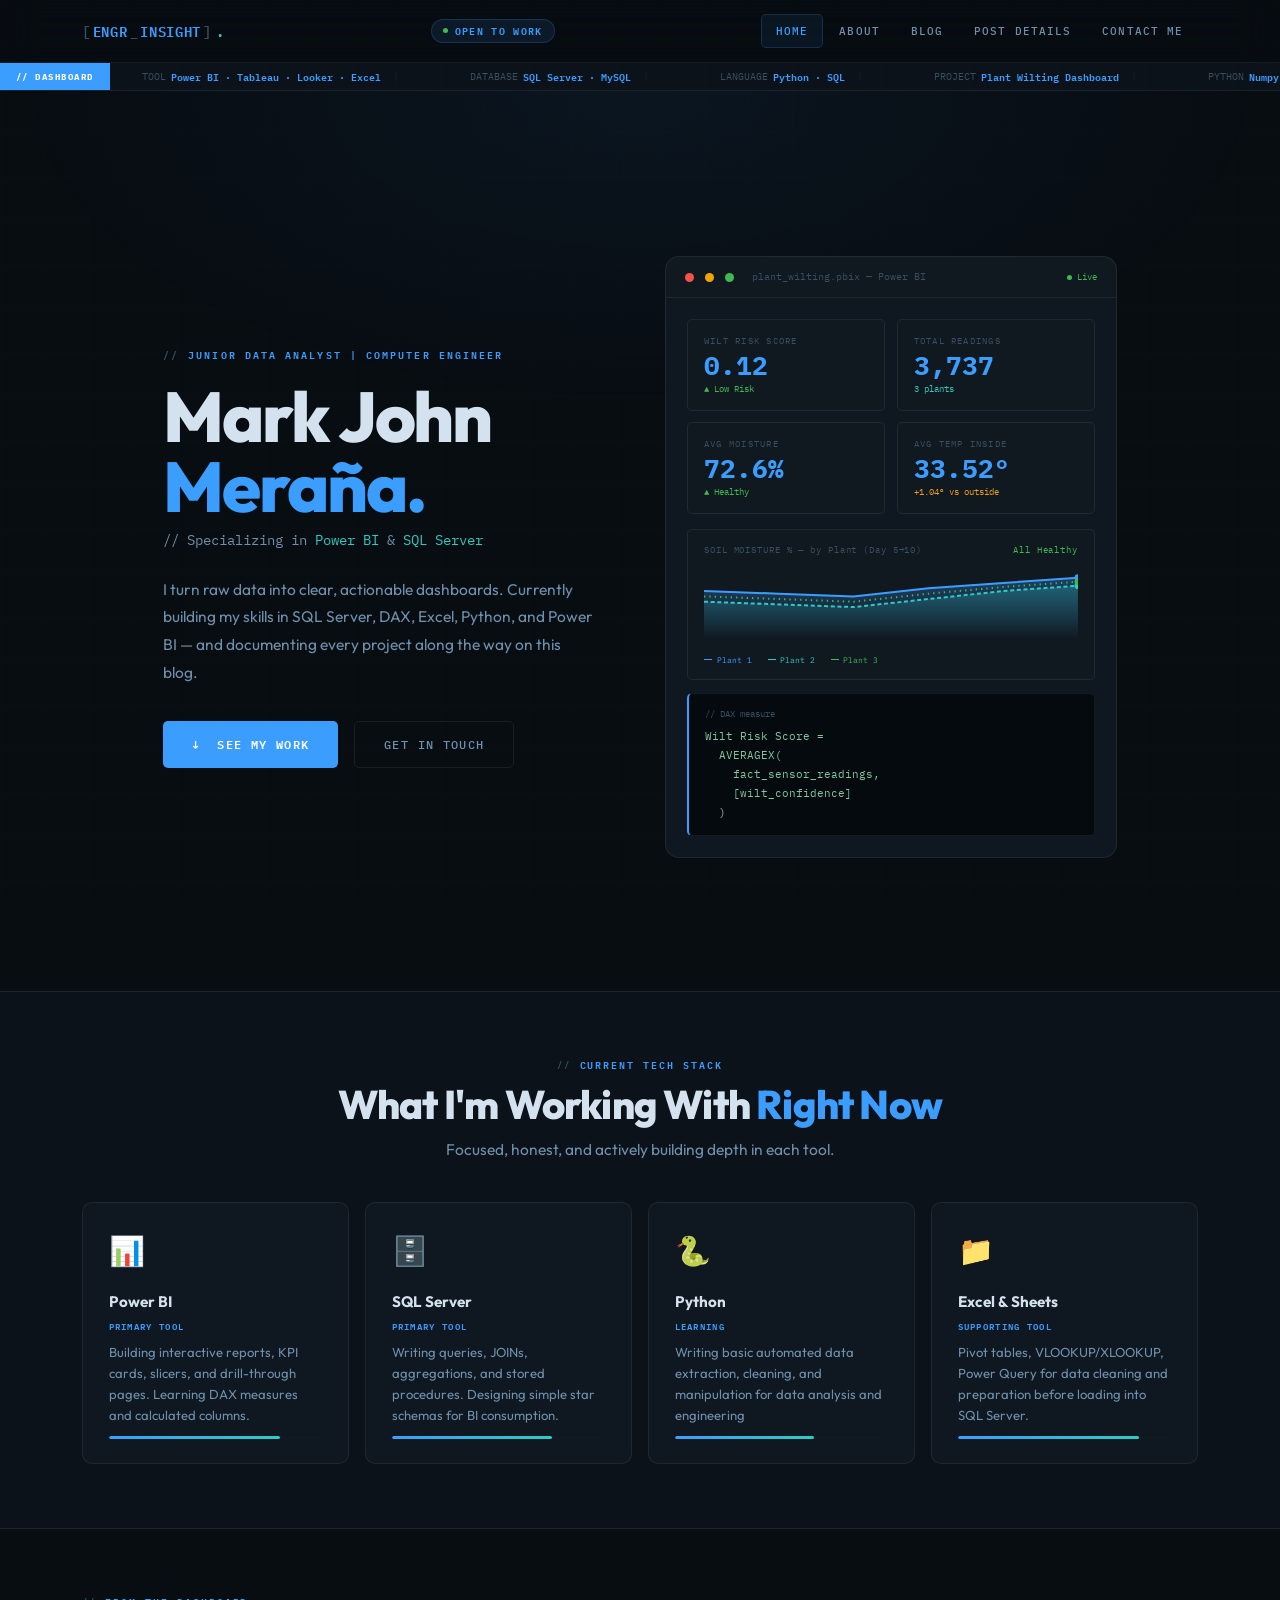
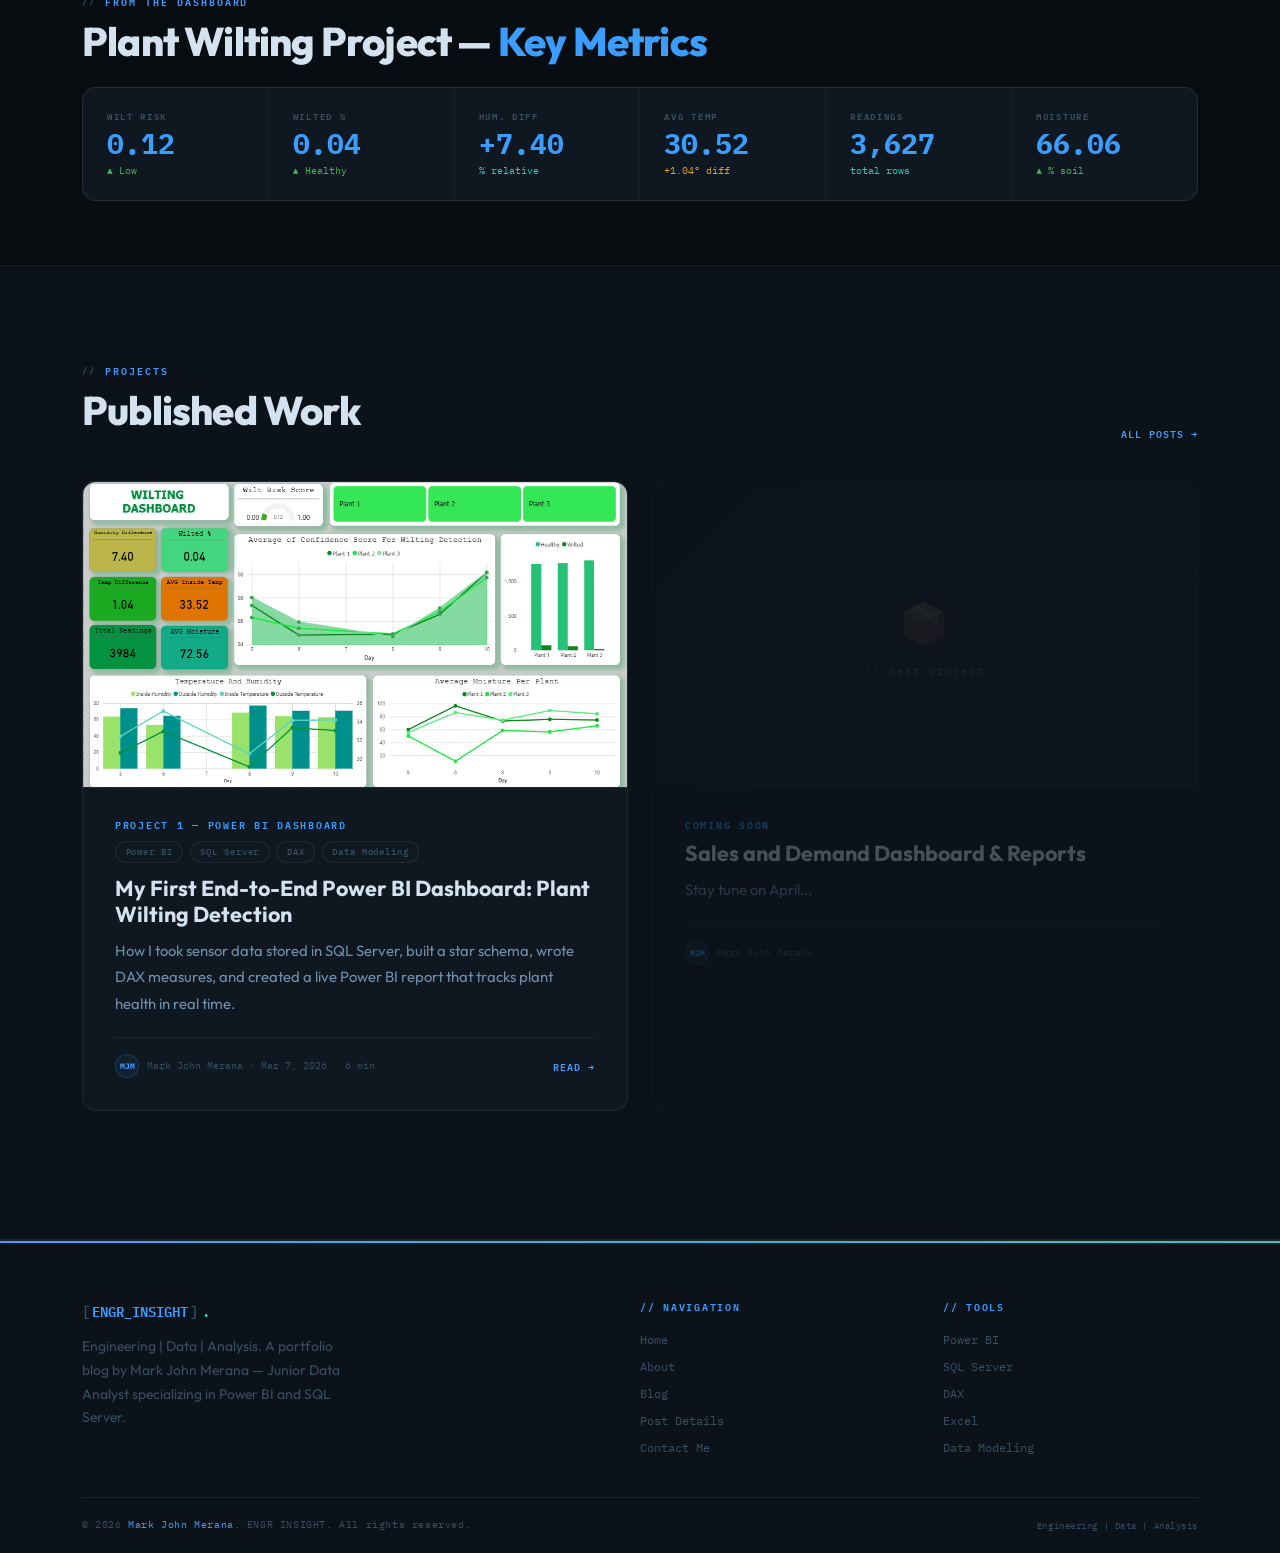
==== commit e307fede: "Updated home, added a favicon, and add github link in post-details" ====
--- a/index.html
+++ b/index.html
@@ -1,6 +1,7 @@
 <!DOCTYPE html>
 <html lang="en">
 <head>
+<link rel="icon" href="data:image/svg+xml,<svg xmlns='http://www.w3.org/2000/svg' viewBox='0 0 100 100'><rect width='100' height='100' rx='12' fill='%23080d12'/><text x='50' y='68' font-size='52' font-family='monospace' font-weight='bold' fill='%233b9eff' text-anchor='middle'>EI</text></svg>">
 <meta charset="UTF-8"/>
 <meta name="viewport" content="width=device-width, initial-scale=1.0"/>
 <title>ENGR INSIGHT — Mark John Merana | Junior Data Analyst</title>
@@ -67,7 +68,7 @@
       <!-- LEFT -->
       <div>
         <div class="anim-1" style="font-family:var(--mono);font-size:.65rem;font-weight:600;letter-spacing:.2em;text-transform:uppercase;color:var(--blue);display:flex;align-items:center;gap:.55rem;margin-bottom:1.1rem;">
-          <span style="color:var(--text-muted)">//</span> Junior Data Analyst X Computer Engineer
+          <span style="color:var(--text-muted)">//</span> Junior Data Analyst | Computer Engineer
         </div>
         <h1 class="anim-2" style="font-family:var(--sans);font-size:clamp(2.8rem,5.5vw,4.4rem);font-weight:800;letter-spacing:-.03em;line-height:1.0;color:var(--text);margin-bottom:.4rem;">
           Mark John<br/><span style="color:var(--blue)">Meraña.</span>
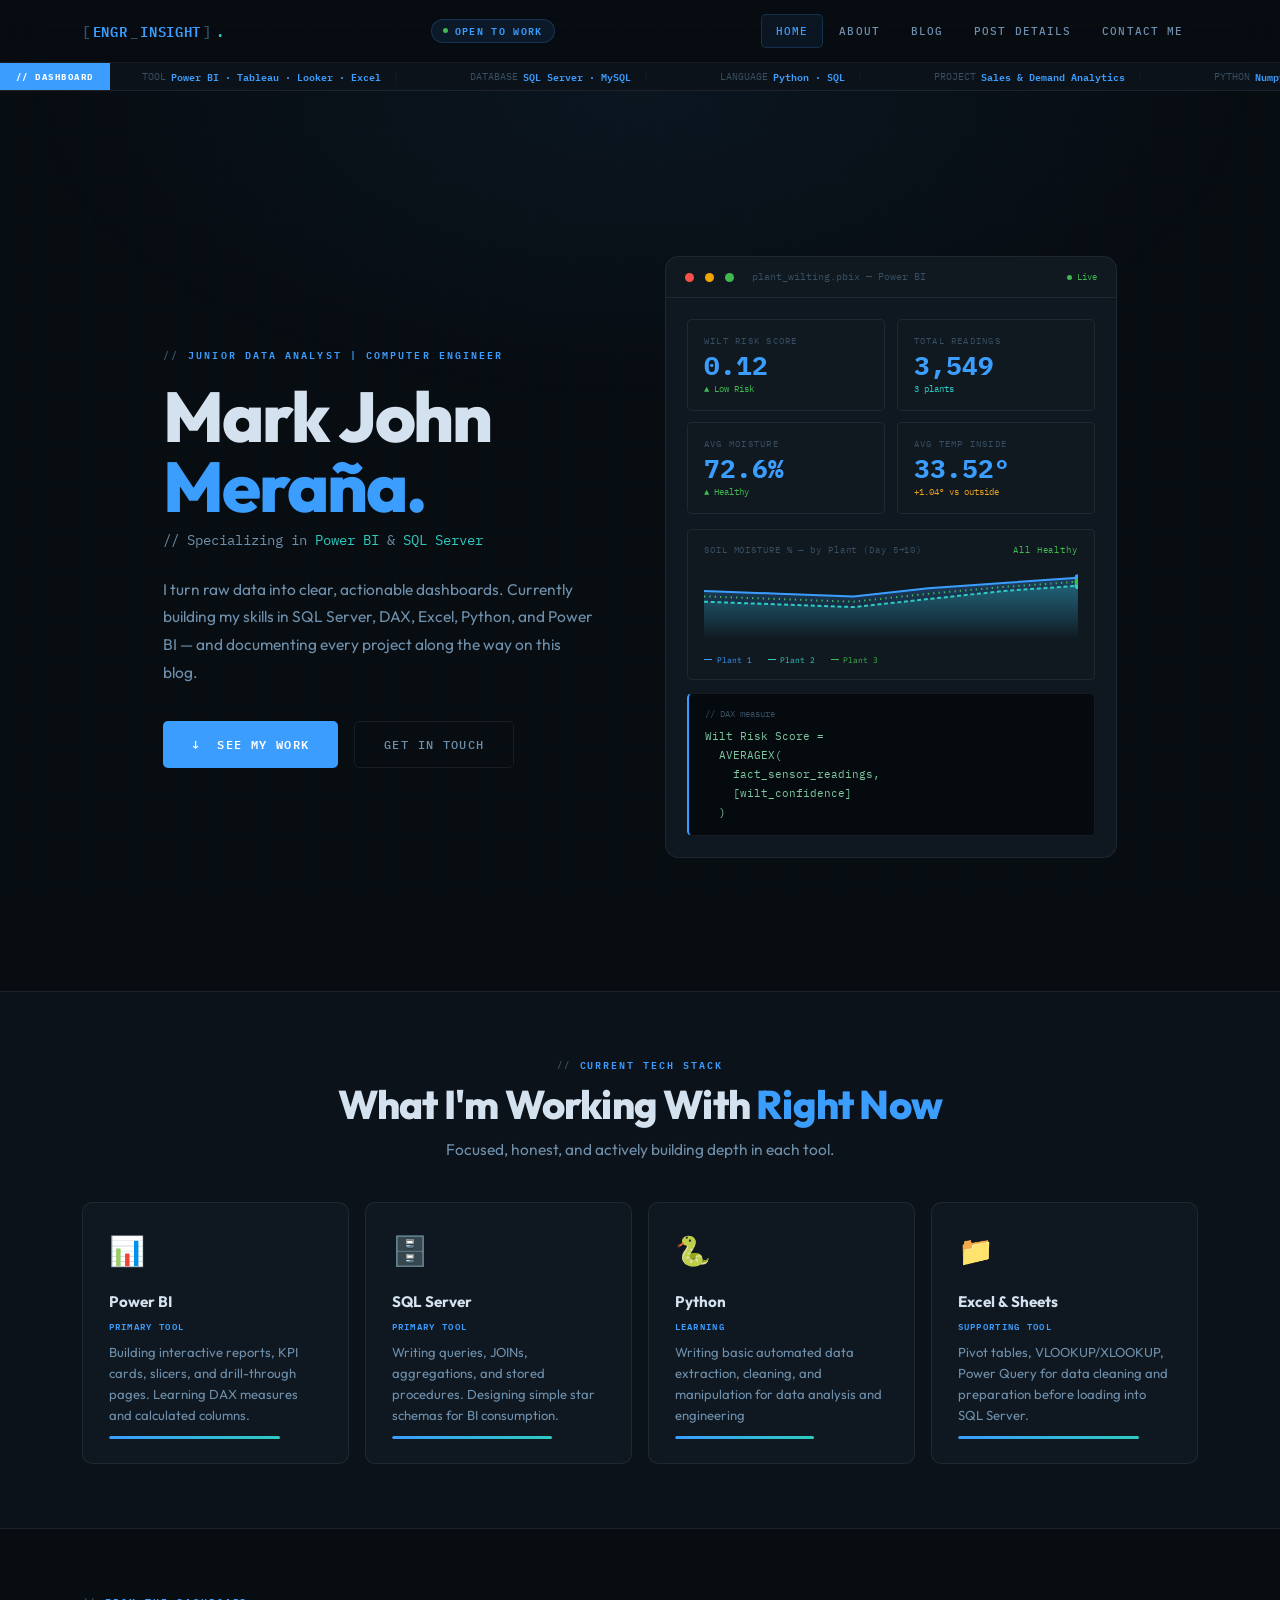
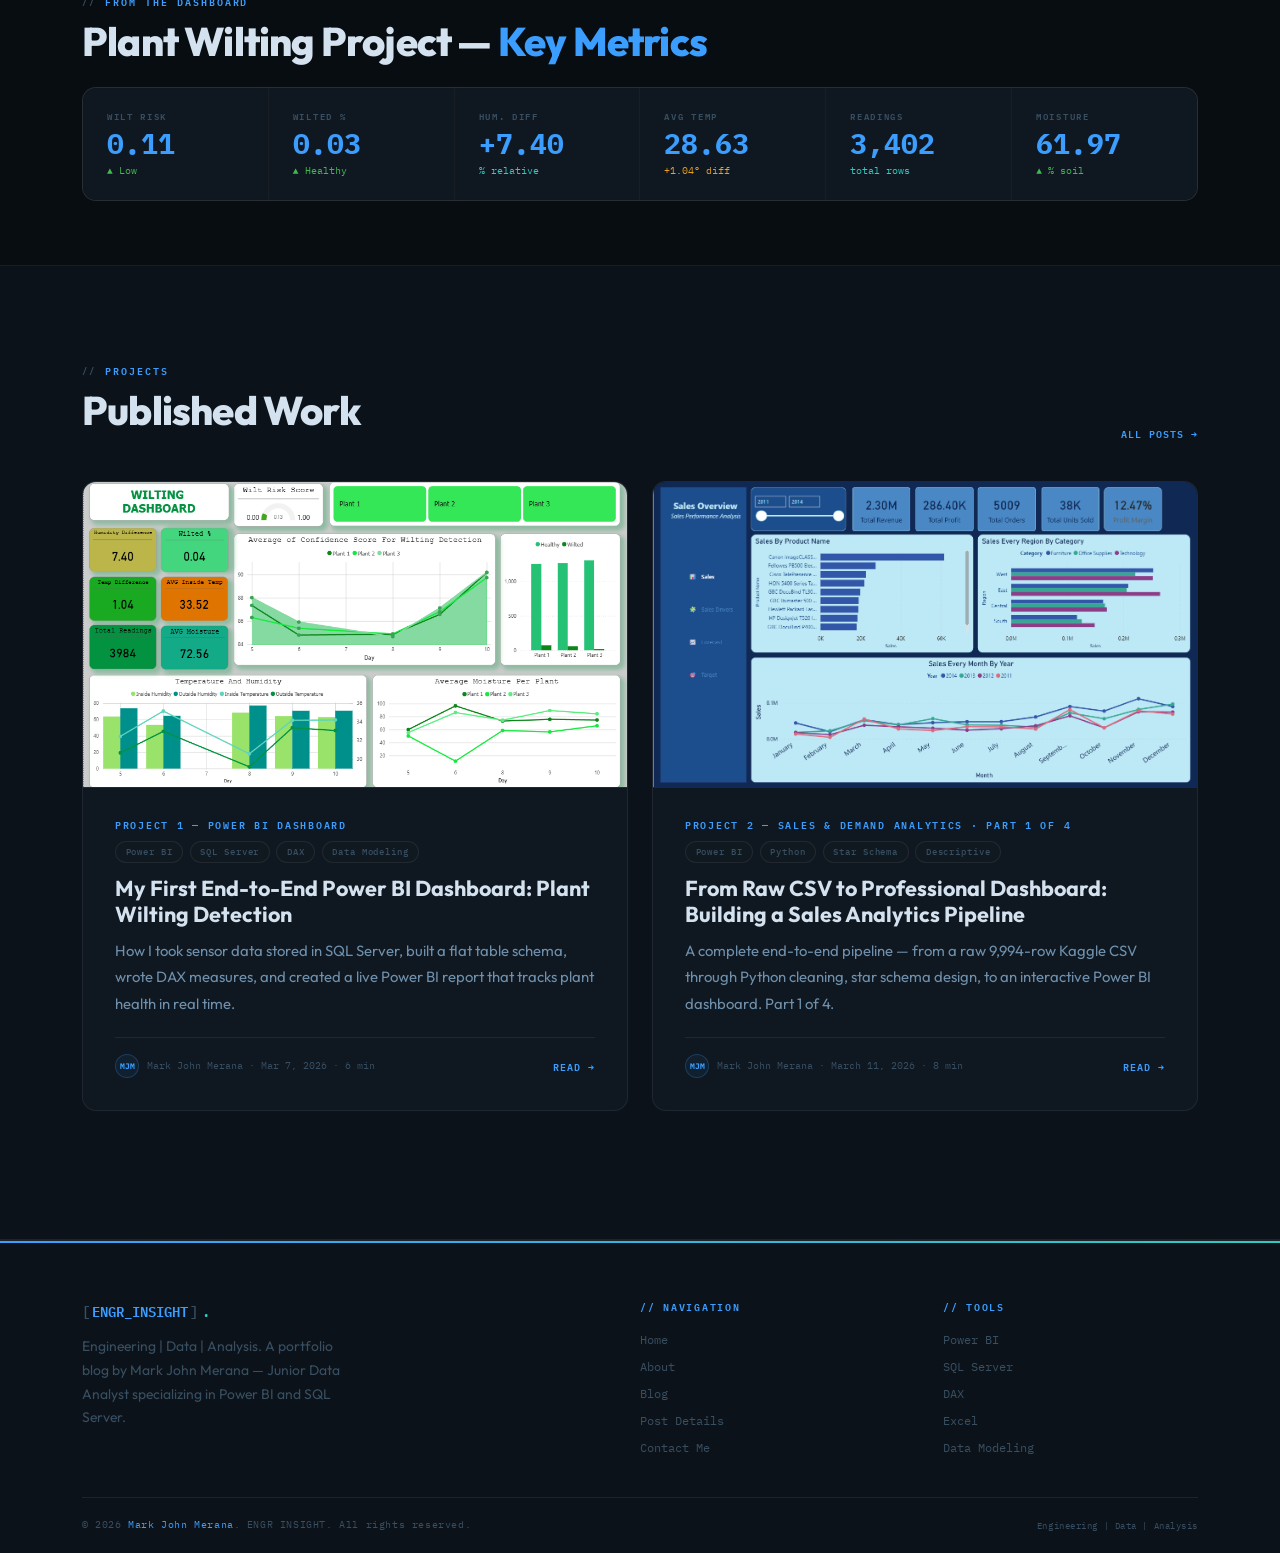
==== commit 0e4a13dc: "Added post details-2" ====
--- a/index.html
+++ b/index.html
@@ -43,17 +43,17 @@
       <span class="ti">TOOL <b>Power BI · Tableau · Looker · Excel</b><span class="ti-sep">|</span></span>
       <span class="ti">DATABASE <b>SQL Server · MySQL</b><span class="ti-sep">|</span></span>
       <span class="ti">LANGUAGE <b>Python · SQL</b><span class="ti-sep">|</span></span>
-      <span class="ti">PROJECT <b>Plant Wilting Dashboard</b><span class="ti-sep">|</span></span>
-      <span class="ti">PYTHON <b>Numpy · Pandas</b><span class="ti-sep">|</span></span>
-      <span class="ti">MODELLING <b>DAX · Pivot Table · XLOOKUP · VLOOKUP </b><span class="ti-sep">|</span></span>
+      <span class="ti">PROJECT <b>Sales & Demand Analytics</b><span class="ti-sep">|</span></span>
+      <span class="ti">PYTHON <b>Numpy · Pandas · pyodbc</b><span class="ti-sep">|</span></span>
+      <span class="ti">MODELLING <b>DAX · Star Schema · Pivot Table · XLOOKUP · VLOOKUP</b><span class="ti-sep">|</span></span>
       <span class="ti">STATUS <b style="color:var(--green)">Actively Learning</b><span class="ti-sep">|</span></span>
       <span class="ti">SPECIALIZATION <b>Data Analytics & Engineering</b><span class="ti-sep">|</span></span>
       <span class="ti">TOOL <b>Power BI · Tableau · Looker · Excel</b><span class="ti-sep">|</span></span>
       <span class="ti">DATABASE <b>SQL Server · MySQL</b><span class="ti-sep">|</span></span>
       <span class="ti">LANGUAGE <b>Python · SQL</b><span class="ti-sep">|</span></span>
-      <span class="ti">PROJECT <b>Plant Wilting Dashboard</b><span class="ti-sep">|</span></span>
-      <span class="ti">PYTHON <b>Numpy · Pandas</b><span class="ti-sep">|</span></span>
-      <span class="ti">MODELLING <b>DAX · Pivot Table · XLOOKUP · VLOOKUP </b><span class="ti-sep">|</span></span>
+      <span class="ti">PROJECT <b>Sales & Demand Analytics</b><span class="ti-sep">|</span></span>
+      <span class="ti">PYTHON <b>Numpy · Pandas · pyodbc</b><span class="ti-sep">|</span></span>
+      <span class="ti">MODELLING <b>DAX · Star Schema · Pivot Table · XLOOKUP · VLOOKUP</b><span class="ti-sep">|</span></span>
       <span class="ti">STATUS <b style="color:var(--green)">Actively Learning</b><span class="ti-sep">|</span></span>
       <span class="ti">SPECIALIZATION <b>Data Analytics & Engineering</b><span class="ti-sep">|</span></span>
     </div>
@@ -89,7 +89,6 @@
 
       <!-- RIGHT — Dashboard mockup panel -->
       <div class="anim-p hero-mockup">
-        <!-- Window chrome -->
         <div style="background:var(--bg3);border:1px solid var(--border);border-radius:var(--radius-lg) var(--radius-lg) 0 0;padding:.75rem 1.2rem;display:flex;align-items:center;gap:.5rem;border-bottom:none;">
           <div style="width:9px;height:9px;border-radius:50%;background:#f85149;"></div>
           <div style="width:9px;height:9px;border-radius:50%;background:#f0a500;margin-left:3px;"></div>
@@ -97,9 +96,7 @@
           <span style="font-family:var(--mono);font-size:.62rem;color:var(--text-muted);margin-left:.6rem;">plant_wilting.pbix — Power BI</span>
           <span style="margin-left:auto;font-family:var(--mono);font-size:.58rem;color:var(--green);display:flex;align-items:center;gap:.3rem;"><span style="width:5px;height:5px;border-radius:50%;background:var(--green);display:inline-block;animation:blink 2.5s ease infinite;"></span>Live</span>
         </div>
-        <!-- Panel body -->
         <div style="background:var(--card);border:1px solid var(--border);border-radius:0 0 var(--radius-lg) var(--radius-lg);padding:1.3rem;">
-          <!-- KPI row -->
           <div style="display:grid;grid-template-columns:repeat(2,1fr);gap:.7rem;margin-bottom:.9rem;">
             <div style="background:var(--bg3);border:1px solid var(--border);border-radius:var(--radius);padding:.85rem 1rem;">
               <div style="font-family:var(--mono);font-size:.55rem;color:var(--text-muted);letter-spacing:.14em;text-transform:uppercase;margin-bottom:.3rem;">Wilt Risk Score</div>
@@ -122,7 +119,6 @@
               <div style="font-family:var(--mono);font-size:.56rem;color:var(--amber);margin-top:.2rem;">+1.04° vs outside</div>
             </div>
           </div>
-          <!-- Mini bar chart -->
           <div style="background:var(--bg3);border:1px solid var(--border);border-radius:var(--radius);padding:.8rem 1rem;">
             <div style="font-family:var(--mono);font-size:.56rem;color:var(--text-muted);letter-spacing:.1em;margin-bottom:.6rem;display:flex;justify-content:space-between;">
               <span>SOIL MOISTURE % — by Plant (Day 5→10)</span>
@@ -148,7 +144,6 @@
               <span style="font-family:var(--mono);font-size:.52rem;color:#3fb950;display:flex;align-items:center;gap:.28rem;"><span style="width:8px;height:1.5px;background:#3fb950;display:inline-block;"></span>Plant 3</span>
             </div>
           </div>
-          <!-- SQL snippet -->
           <div style="background:#050a0f;border:1px solid var(--border);border-left:2px solid var(--blue);border-radius:var(--radius);padding:.8rem 1rem;margin-top:.8rem;">
             <div style="font-family:var(--mono);font-size:.56rem;color:var(--text-muted);margin-bottom:.35rem;">// DAX measure</div>
             <div style="font-family:var(--mono);font-size:.7rem;color:#7ec8a0;line-height:1.7;">
@@ -206,7 +201,7 @@
   </div>
 </section>
 
-<!-- METRICS STRIP (from actual dashboard) -->
+<!-- METRICS STRIP -->
 <section class="section-sm" style="background:var(--bg);border-bottom:1px solid var(--border);">
   <div class="container">
     <div class="reveal" style="margin-bottom:1.5rem;">
@@ -248,7 +243,7 @@
   </div>
 </section>
 
-<!-- LATEST POST -->
+<!-- PUBLISHED WORK -->
 <section class="section" style="background:var(--bg2);border-bottom:1px solid var(--border);">
   <div class="container">
     <div style="display:flex;align-items:flex-end;justify-content:space-between;margin-bottom:2.5rem;flex-wrap:wrap;gap:1rem;">
@@ -259,6 +254,8 @@
       <a href="blog.html" class="read-link reveal">All posts →</a>
     </div>
     <div class="posts-grid" style="display:grid;grid-template-columns:repeat(2,1fr);gap:1.5rem;">
+
+      <!-- Project 1 -->
       <div class="post-card reveal" onclick="window.location='post-details.html'">
         <div class="post-img">
           <img src="assets/P1/project1 - Home.png" alt="Dashboard"/>
@@ -267,22 +264,31 @@
           <span class="post-cat">Project 1 — Power BI Dashboard</span>
           <div class="post-pills"><span class="pill">Power BI</span><span class="pill">SQL Server</span><span class="pill">DAX</span><span class="pill">Data Modeling</span></div>
           <h2>My First End-to-End Power BI Dashboard: Plant Wilting Detection</h2>
-          <p class="post-excerpt">How I took sensor data stored in SQL Server, built a star schema, wrote DAX measures, and created a live Power BI report that tracks plant health in real time.</p>
+          <p class="post-excerpt">How I took sensor data stored in SQL Server, built a flat table schema, wrote DAX measures, and created a live Power BI report that tracks plant health in real time.</p>
           <div class="post-footer">
             <div class="post-author"><div class="author-chip">MJM</div>Mark John Merana · Mar 7, 2026 · 6 min</div>
             <a href="post-details.html" class="read-link">Read →</a>
           </div>
         </div>
       </div>
-      <div class="post-card reveal reveal-d1" style="opacity:.3;pointer-events:none;">
-        <div class="post-img"><div class="post-img-ph"><span class="ph-icon">📦</span><span>// Next project</span></div></div>
+
+      <!-- Project 2 — LIVE -->
+      <div class="post-card reveal reveal-d1" onclick="window.location='post-details-part-1-post2.html'">
+        <div class="post-img">
+          <img src="assets/Post 2/Descriptive/Dashboard.png" alt="Sales Analytics Dashboard" onerror="this.parentElement.innerHTML='<div class=\'post-img-ph\'><span class=\'ph-icon\'>📈</span><span>// Project 2</span></div>'"/>
+        </div>
         <div class="post-body-wrap">
-          <span class="post-cat">Coming Soon</span>
-          <h2>Sales and Demand Dashboard & Reports</h2>
-          <p class="post-excerpt">Stay tune on April...</p>
-          <div class="post-footer"><div class="post-author"><div class="author-chip">MJM</div>Mark John Merana</div></div>
-        </div>
-      </div>
+          <span class="post-cat">Project 2 — Sales &amp; Demand Analytics · Part 1 of 4</span>
+          <div class="post-pills"><span class="pill">Power BI</span><span class="pill">Python</span><span class="pill">Star Schema</span><span class="pill">Descriptive</span></div>
+          <h2>From Raw CSV to Professional Dashboard: Building a Sales Analytics Pipeline</h2>
+          <p class="post-excerpt">A complete end-to-end pipeline — from a raw 9,994-row Kaggle CSV through Python cleaning, star schema design, to an interactive Power BI dashboard. Part 1 of 4.</p>
+          <div class="post-footer">
+            <div class="post-author"><div class="author-chip">MJM</div>Mark John Merana · March 11, 2026 · 8 min</div>
+            <a href="post-details-part-1-post2.html" class="read-link">Read →</a>
+          </div>
+        </div>
+      </div>
+
     </div>
   </div>
 </section>
@@ -308,42 +314,18 @@
 <script>
 window.addEventListener('scroll',()=>document.getElementById('navbar').classList.toggle('scrolled',scrollY>20));
 function toggleMenu(){document.getElementById('navMobile').classList.toggle('open');}
-
-// Reveal on scroll
 const io=new IntersectionObserver(e=>e.forEach(x=>{if(x.isIntersecting){x.target.classList.add('visible');io.unobserve(x.target);}}),{threshold:.1});
 document.querySelectorAll('.reveal').forEach(el=>io.observe(el));
-
-// Skill bars animate in
 const sio=new IntersectionObserver(e=>e.forEach(x=>{if(x.isIntersecting){x.target.querySelectorAll('.skill-fill').forEach(b=>b.style.width=b.dataset.w+'%');sio.unobserve(x.target);}}),{threshold:.3});
 document.querySelectorAll('section').forEach(s=>sio.observe(s));
-
-// Counter animation
 function animVal(el,target,decimals){
   const s=performance.now(),d=1500;
-  function tick(n){
-    const p=Math.min((n-s)/d,1),ease=1-Math.pow(1-p,3),v=target*ease;
-    el.textContent=decimals?v.toFixed(decimals):Math.floor(v).toLocaleString();
-    if(p<1)requestAnimationFrame(tick);
-    else el.textContent=decimals?target.toFixed(decimals):target.toLocaleString();
-  }
+  function tick(n){const p=Math.min((n-s)/d,1),ease=1-Math.pow(1-p,3),v=target*ease;el.textContent=decimals?v.toFixed(decimals):Math.floor(v).toLocaleString();if(p<1)requestAnimationFrame(tick);else el.textContent=decimals?target.toFixed(decimals):target.toLocaleString();}
   requestAnimationFrame(tick);
 }
-const cio=new IntersectionObserver(e=>e.forEach(x=>{
-  if(x.isIntersecting){
-    if(x.target.dataset.float) animVal(x.target,parseFloat(x.target.dataset.float),2);
-    if(x.target.dataset.int)   animVal(x.target,parseInt(x.target.dataset.int),0);
-    cio.unobserve(x.target);
-  }
-}),{threshold:.5});
+const cio=new IntersectionObserver(e=>e.forEach(x=>{if(x.isIntersecting){if(x.target.dataset.float)animVal(x.target,parseFloat(x.target.dataset.float),2);if(x.target.dataset.int)animVal(x.target,parseInt(x.target.dataset.int),0);cio.unobserve(x.target);}}),{threshold:.5});
 document.querySelectorAll('[data-float],[data-int]').forEach(el=>cio.observe(el));
-
-// Hero panel counters
-setTimeout(()=>{
-  animVal(document.getElementById('kpi1'),0.13,2);
-  animVal(document.getElementById('kpi2'),3984,0);
-  document.getElementById('kpi3').textContent='72.6%';
-  document.getElementById('kpi4').textContent='33.52°';
-},900);
+setTimeout(()=>{animVal(document.getElementById('kpi1'),0.13,2);animVal(document.getElementById('kpi2'),3984,0);document.getElementById('kpi3').textContent='72.6%';document.getElementById('kpi4').textContent='33.52°';},900);
 </script>
 </body>
 </html>
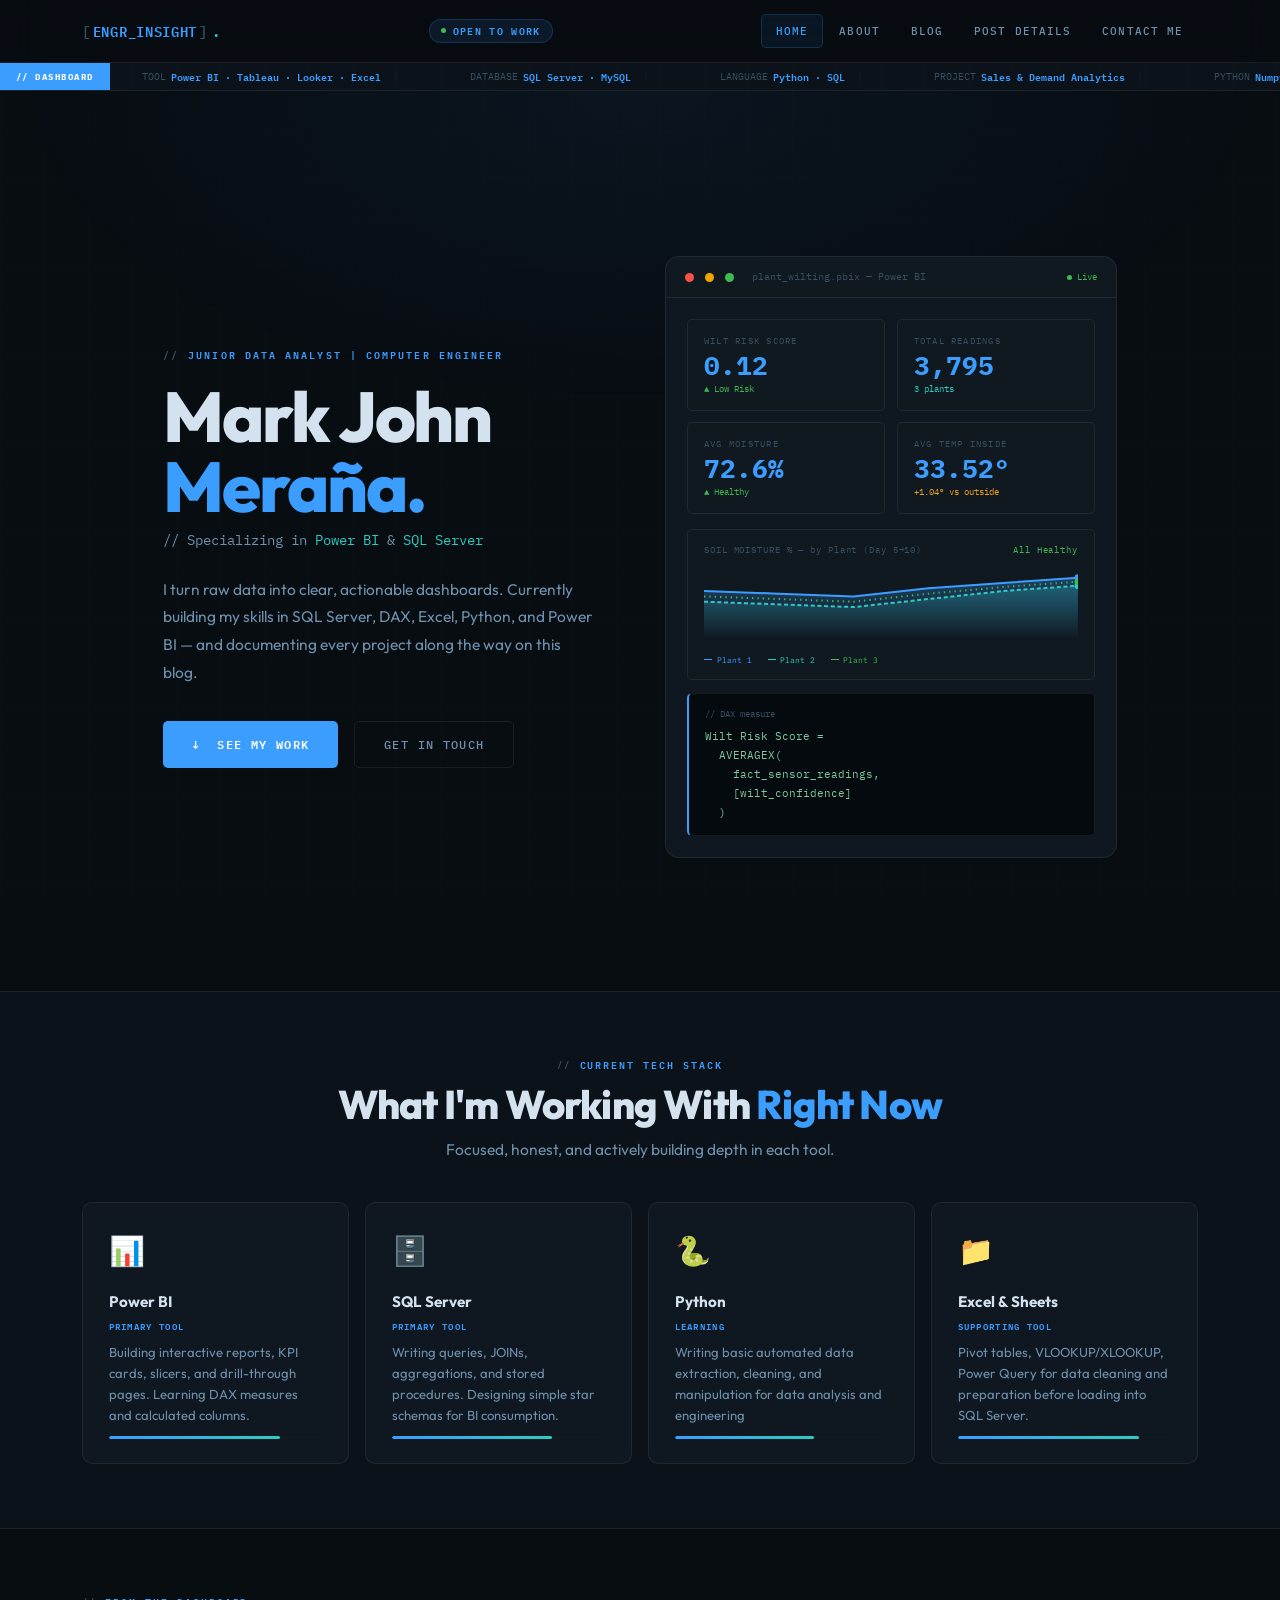
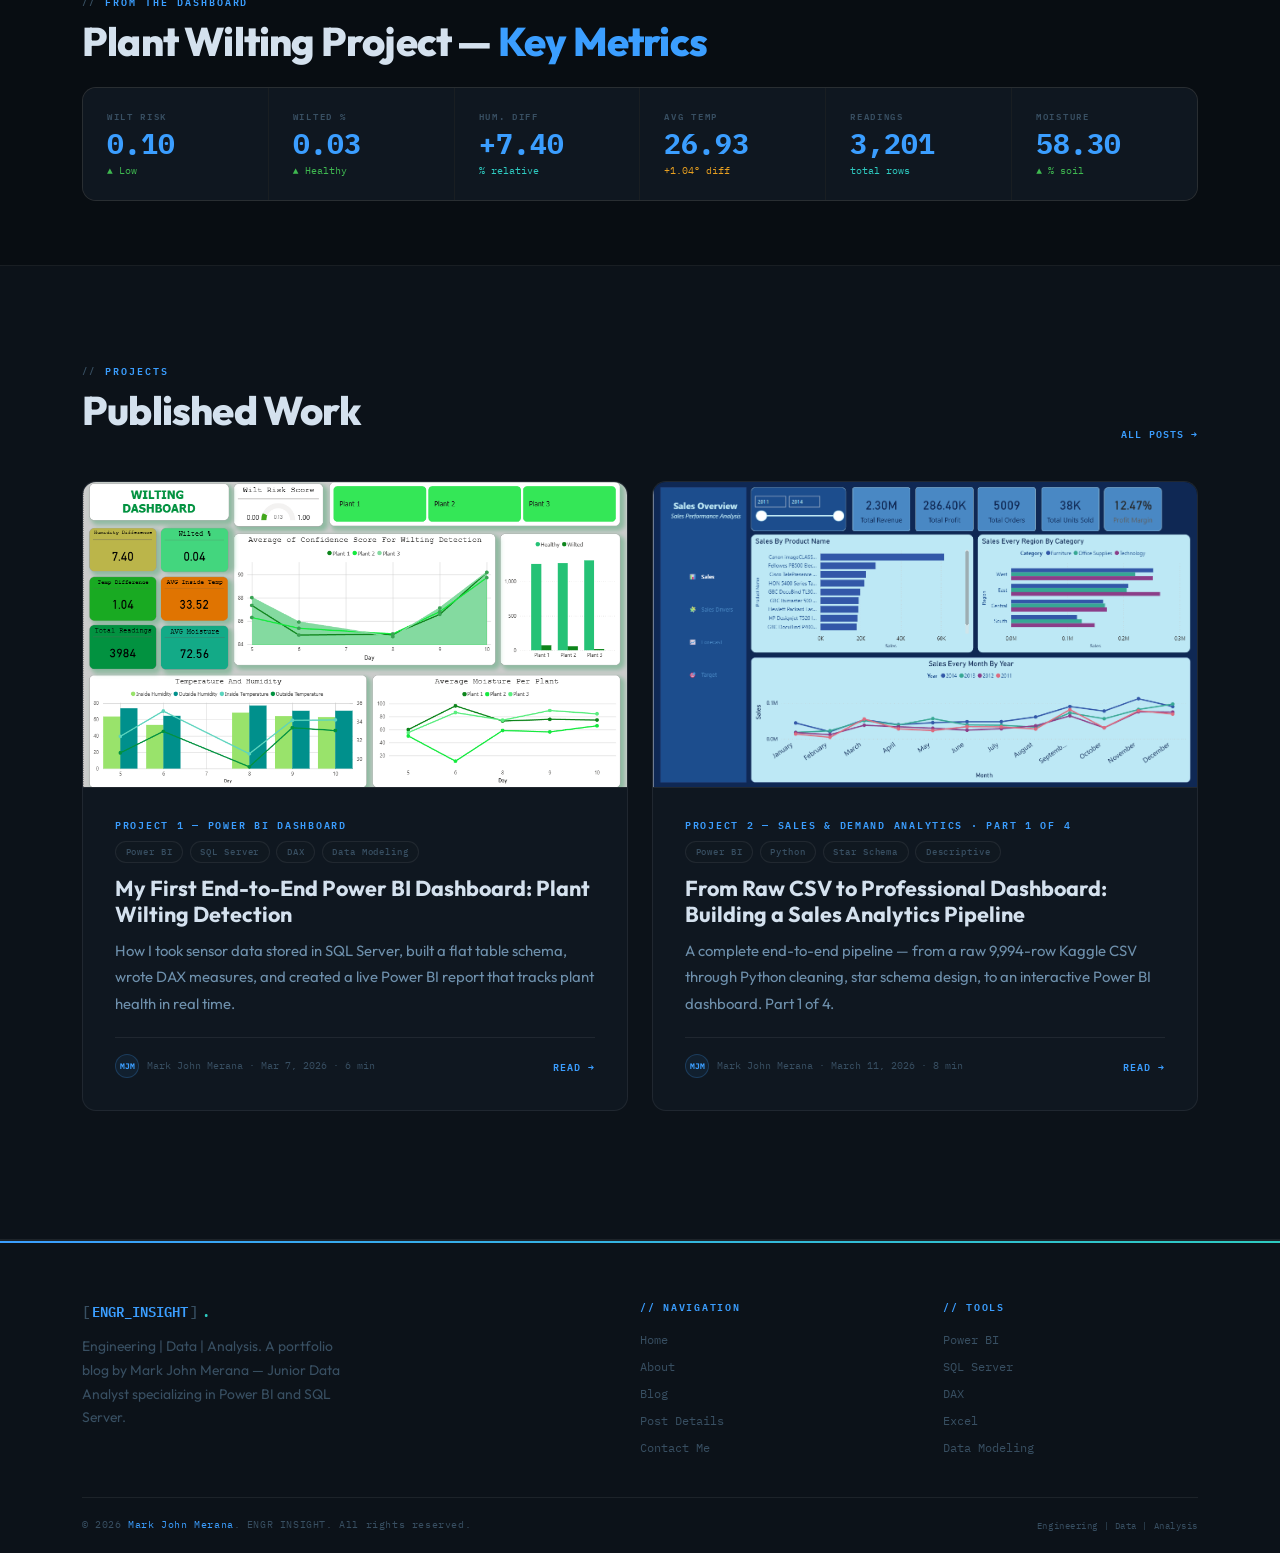
==== commit 8924c8d8: "Changed the post 2 entire structure" ====
--- a/index.html
+++ b/index.html
@@ -14,7 +14,7 @@
 <nav id="navbar">
   <div class="nav-inner">
     <a href="index.html" class="nav-logo">
-      <span class="logo-bracket">[</span><span class="logo-accent">ENGR</span><span class="logo-bracket">_</span><span class="logo-accent">INSIGHT</span><span class="logo-bracket">]</span><span class="logo-dot">.</span>
+      <span class="logo-bracket">[</span><span class="logo-accent">ENGR_INSIGHT</span><span class="logo-bracket">]</span><span class="logo-dot">.</span>
     </a>
     <div class="nav-badge">Open to Work</div>
     <div class="nav-links">
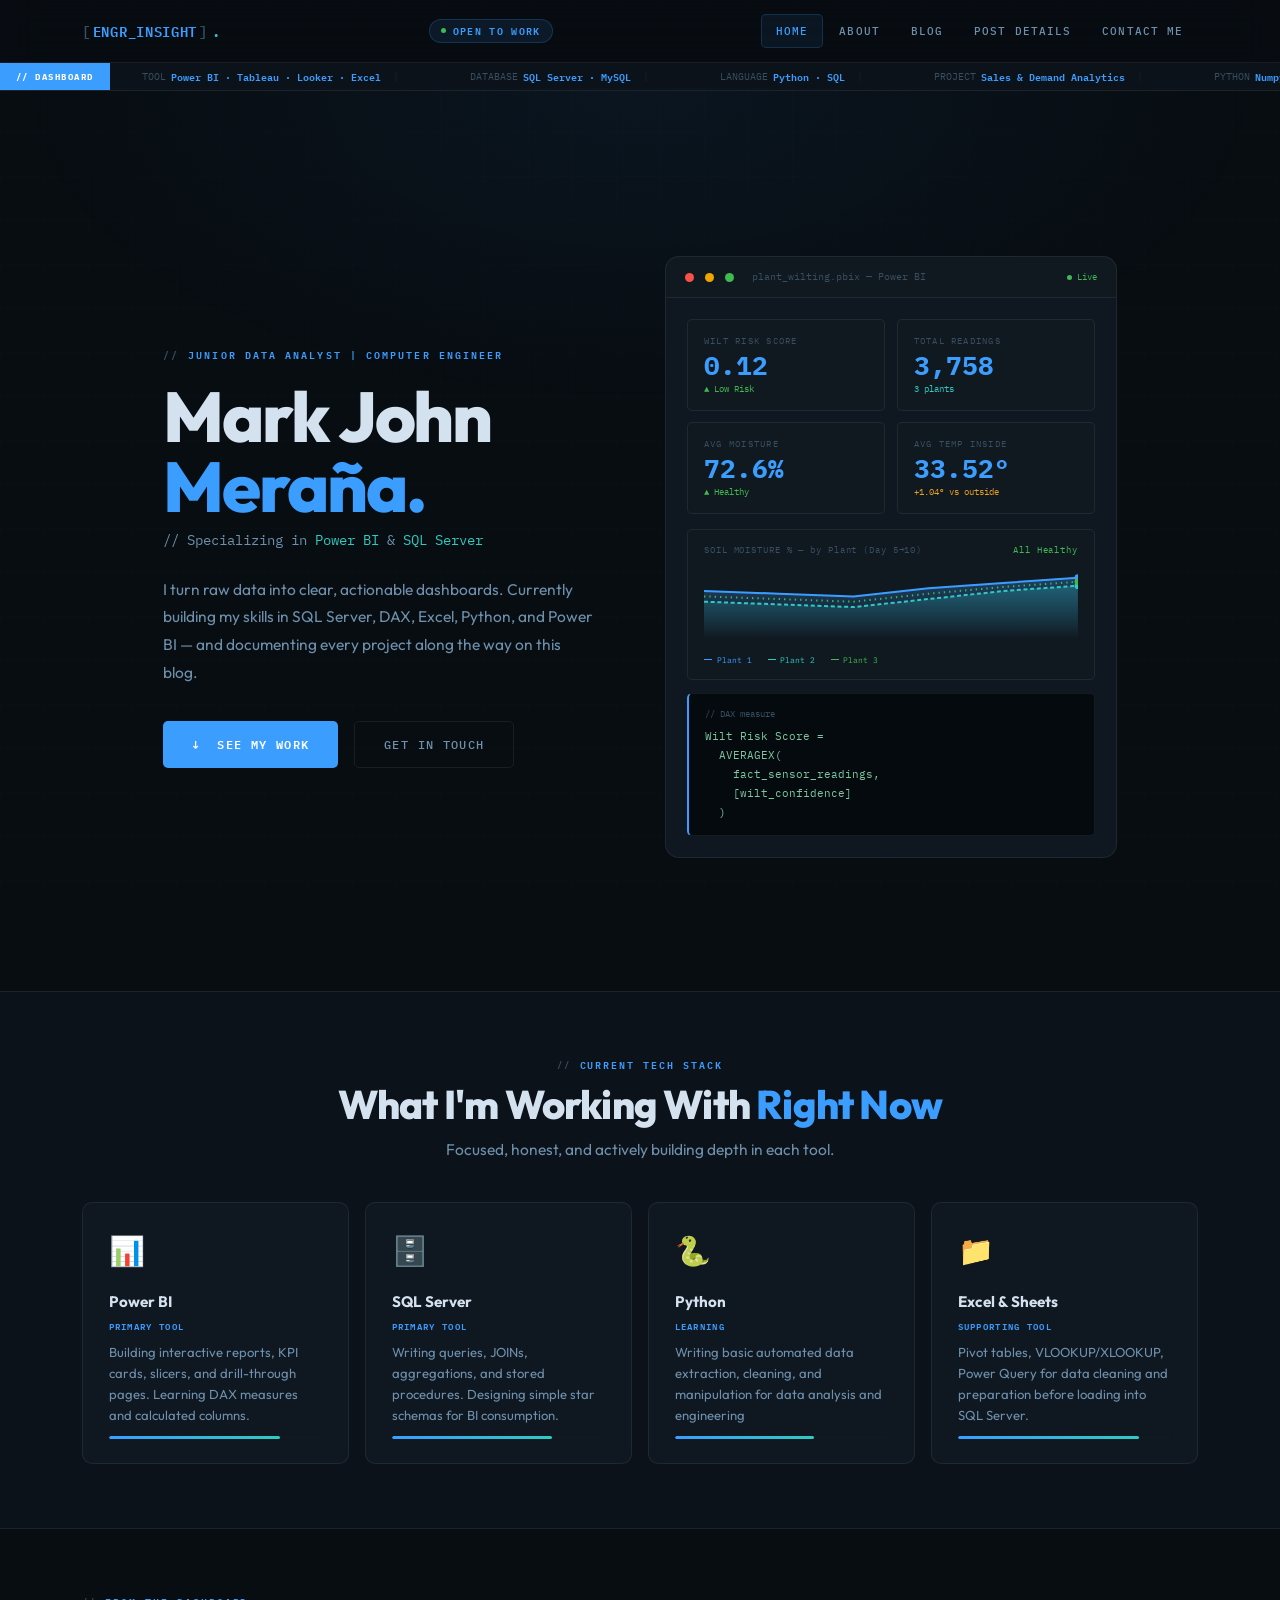
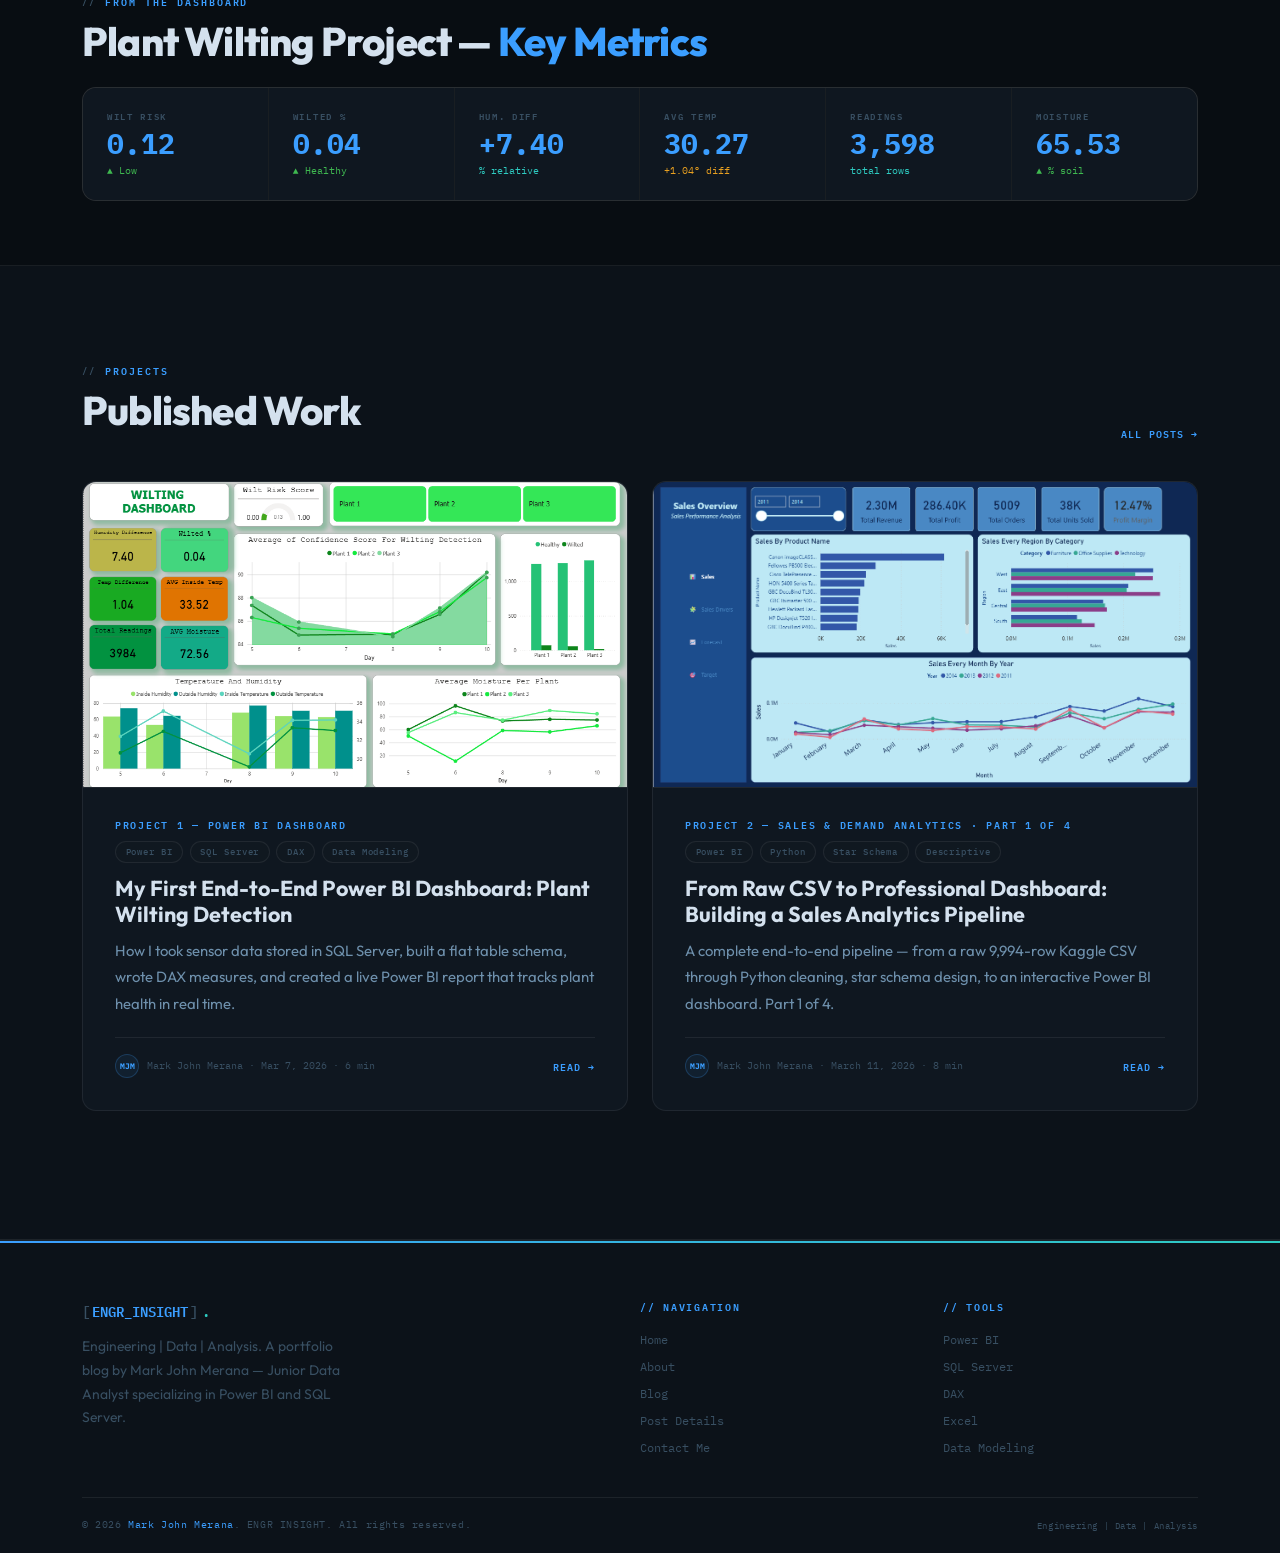
==== commit 2bef1b64: "deleted tables and code" ====
--- a/index.html
+++ b/index.html
@@ -273,7 +273,7 @@
       </div>
 
       <!-- Project 2 — LIVE -->
-      <div class="post-card reveal reveal-d1" onclick="window.location='post-details-part-1-post2.html'">
+      <div class="post-card reveal reveal-d1" onclick="window.location='post-details 2.html'">
         <div class="post-img">
           <img src="assets/Post 2/Descriptive/Dashboard.png" alt="Sales Analytics Dashboard" onerror="this.parentElement.innerHTML='<div class=\'post-img-ph\'><span class=\'ph-icon\'>📈</span><span>// Project 2</span></div>'"/>
         </div>
@@ -284,7 +284,7 @@
           <p class="post-excerpt">A complete end-to-end pipeline — from a raw 9,994-row Kaggle CSV through Python cleaning, star schema design, to an interactive Power BI dashboard. Part 1 of 4.</p>
           <div class="post-footer">
             <div class="post-author"><div class="author-chip">MJM</div>Mark John Merana · March 11, 2026 · 8 min</div>
-            <a href="post-details-part-1-post2.html" class="read-link">Read →</a>
+            <a href="post-details 2.html" class="read-link">Read →</a>
           </div>
         </div>
       </div>
--- a/style.css
+++ b/style.css
@@ -827,4 +827,5 @@
   .hero-section h1    { font-size: 2.6rem !important; }
 
   .stack-card         { padding: 1.2rem !important; }
-}+}
+
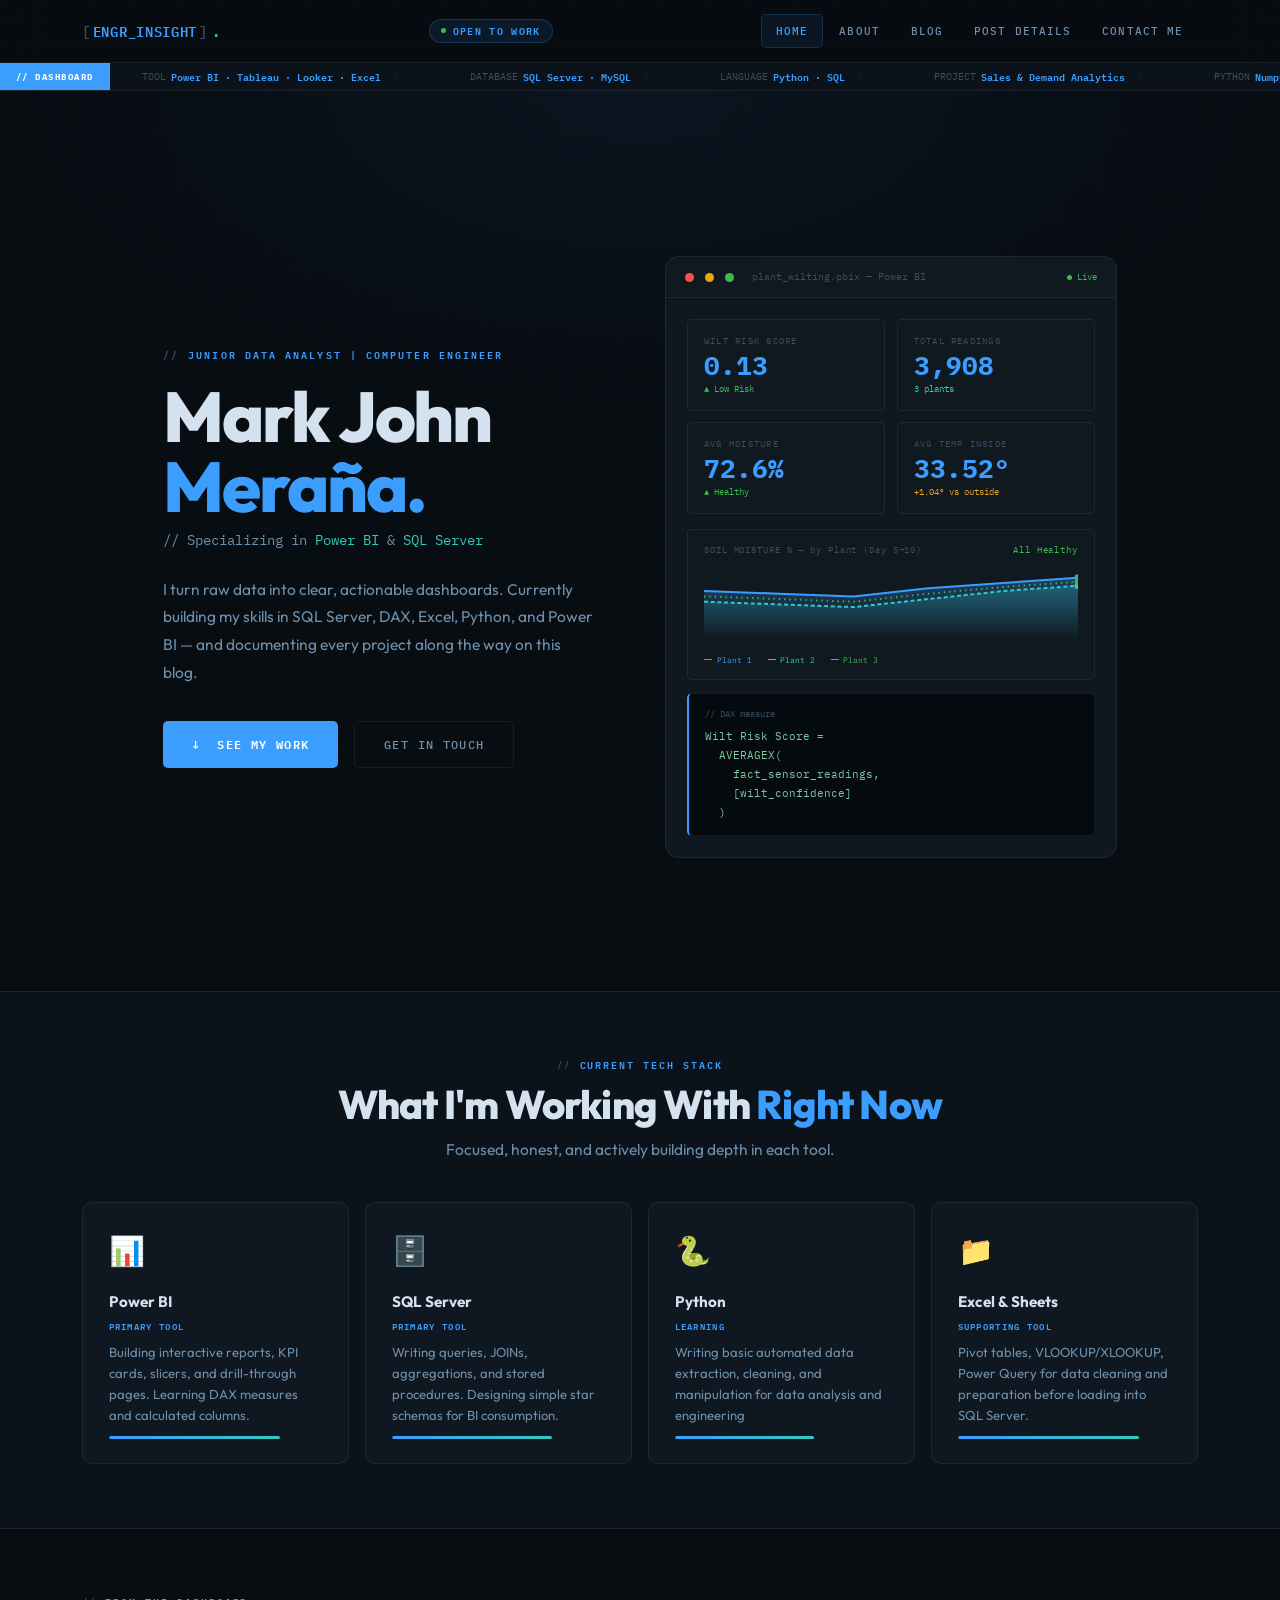
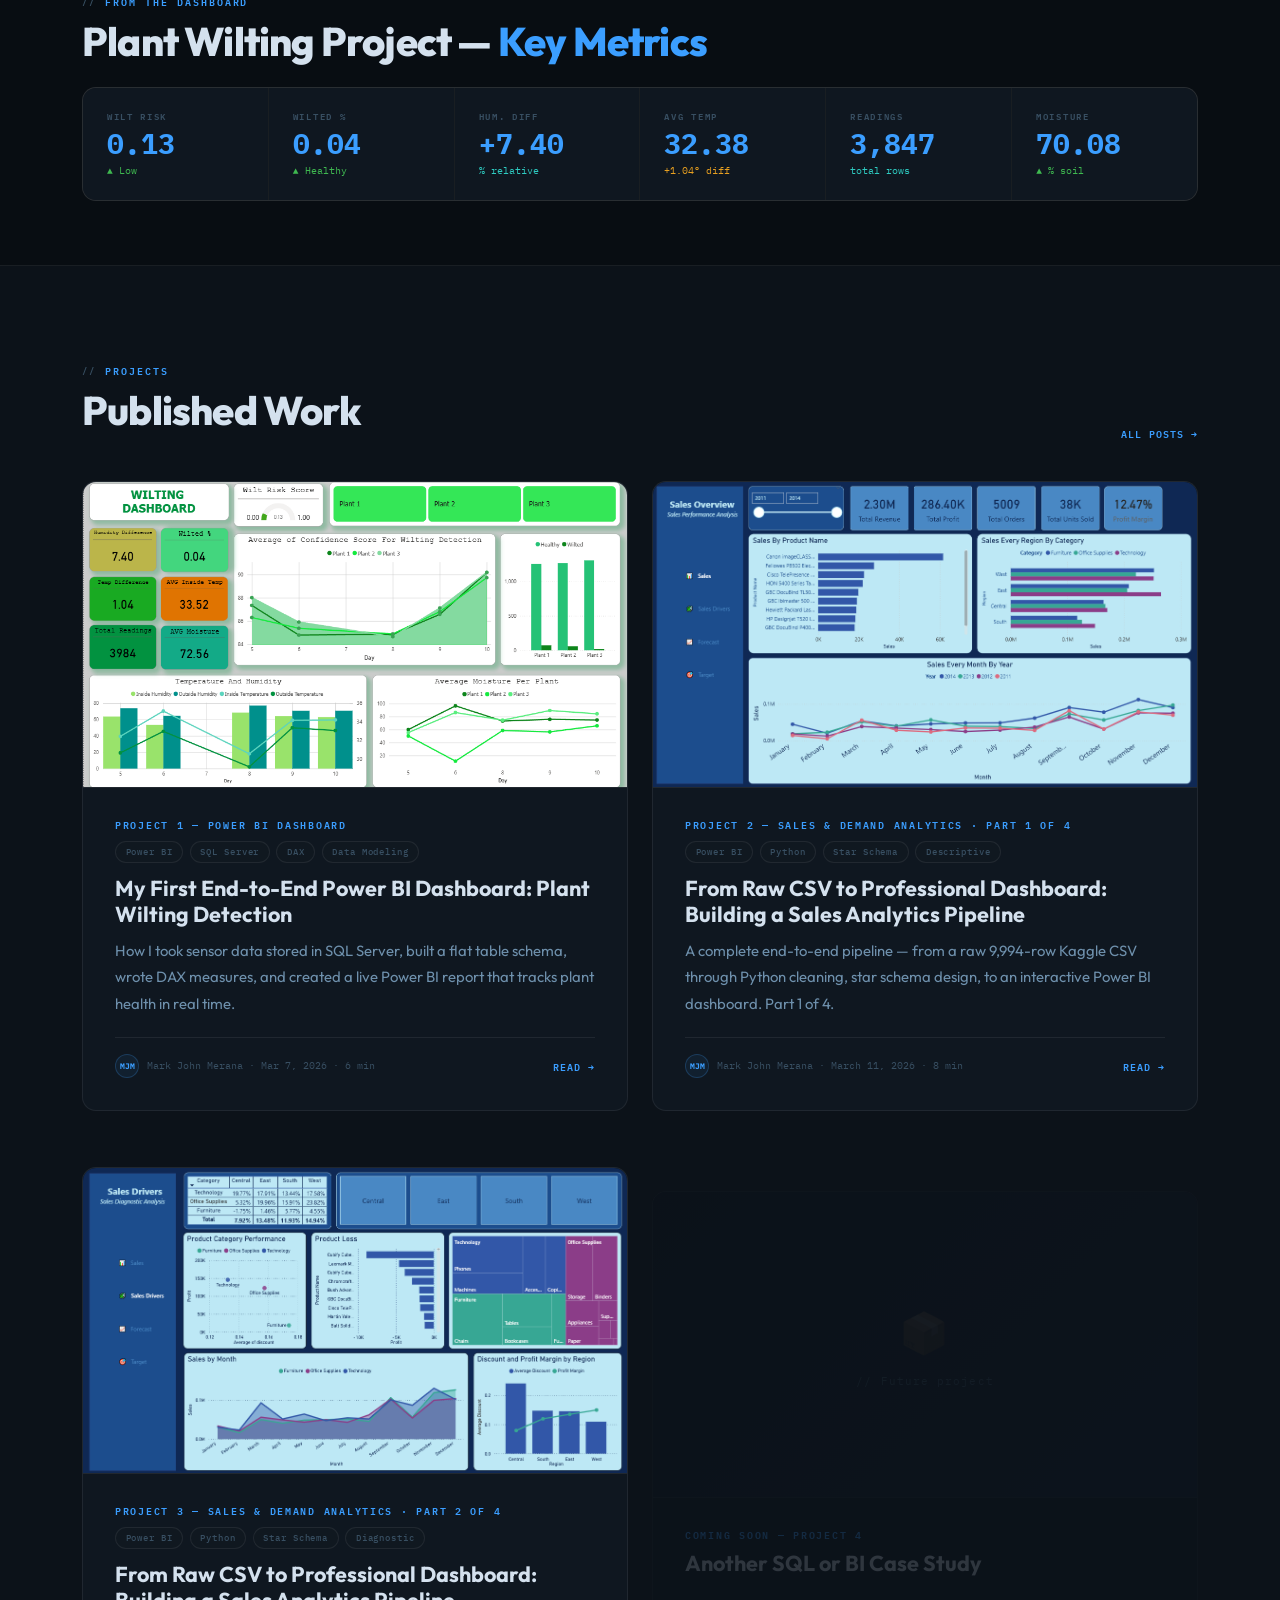
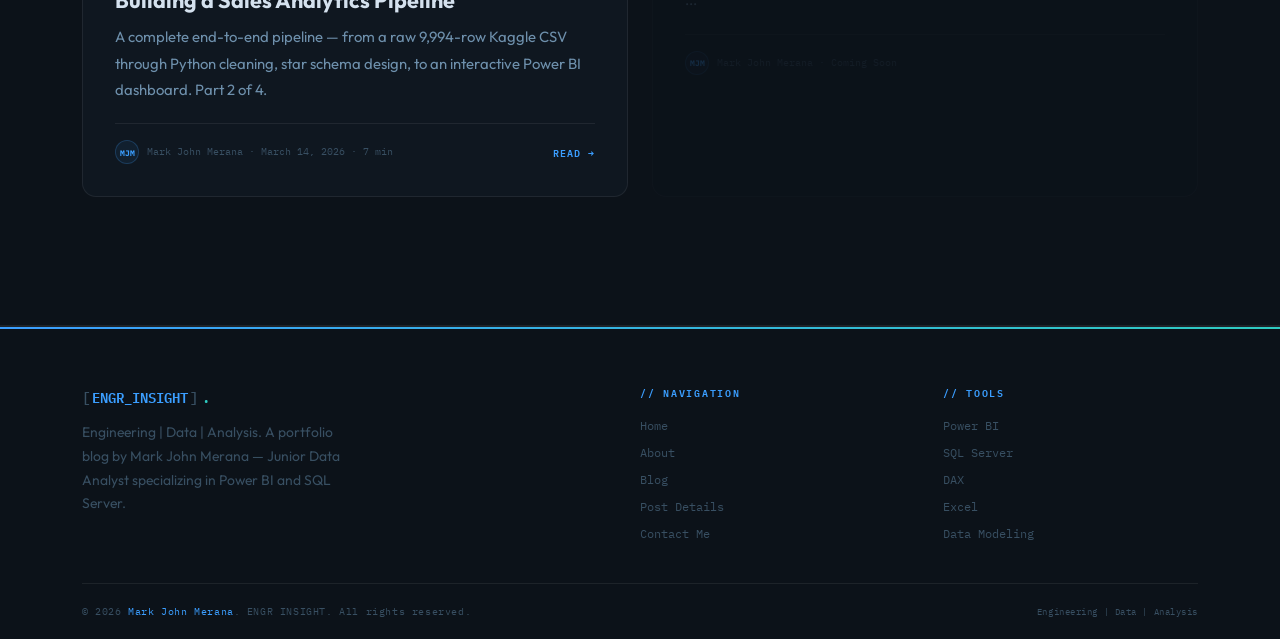
==== commit e5f80a07: "Added Diagnostic Analysis and edited components" ====
--- a/index.html
+++ b/index.html
@@ -289,6 +289,34 @@
         </div>
       </div>
 
+       <!-- Project 3 — LIVE -->
+      <div class="post-card reveal reveal-d1" onclick="window.location='post-details 3.html'">
+        <div class="post-img">
+          <img src="assets/Post 3/Dashboard.png" alt="Sales Analytics Dashboard" onerror="this.parentElement.innerHTML='<div class=\'post-img-ph\'><span class=\'ph-icon\'>📈</span><span>// Project 2</span></div>'"/>
+        </div>
+        <div class="post-body-wrap">
+          <span class="post-cat">Project 3 — Sales &amp; Demand Analytics · Part 2 of 4</span>
+          <div class="post-pills"><span class="pill">Power BI</span><span class="pill">Python</span><span class="pill">Star Schema</span><span class="pill">Diagnostic</span></div>
+          <h2>From Raw CSV to Professional Dashboard: Building a Sales Analytics Pipeline</h2>
+          <p class="post-excerpt">A complete end-to-end pipeline — from a raw 9,994-row Kaggle CSV through Python cleaning, star schema design, to an interactive Power BI dashboard. Part 2 of 4.</p>
+          <div class="post-footer">
+            <div class="post-author"><div class="author-chip">MJM</div>Mark John Merana · March 14, 2026 · 7 min</div>
+            <a href="post-details 3.html" class="read-link">Read →</a>
+          </div>
+        </div>
+      </div>
+
+      <!-- PLACEHOLDER 3 -->
+        <div class="post-card reveal" style="opacity:.18;pointer-events:none;margin-top:1.5rem;">
+          <div class="post-img"><div class="post-img-ph"><span class="ph-icon">📦</span><span>// Future project</span></div></div>
+          <div class="post-body-wrap">
+            <span class="post-cat">Coming Soon — Project 4</span>
+            <h2>Another SQL or BI Case Study</h2>
+            <p class="post-excerpt">...</p>
+            <div class="post-footer"><div class="post-author"><div class="author-chip">MJM</div>Mark John Merana · Coming Soon</div></div>
+          </div>
+        </div>
+
     </div>
   </div>
 </section>
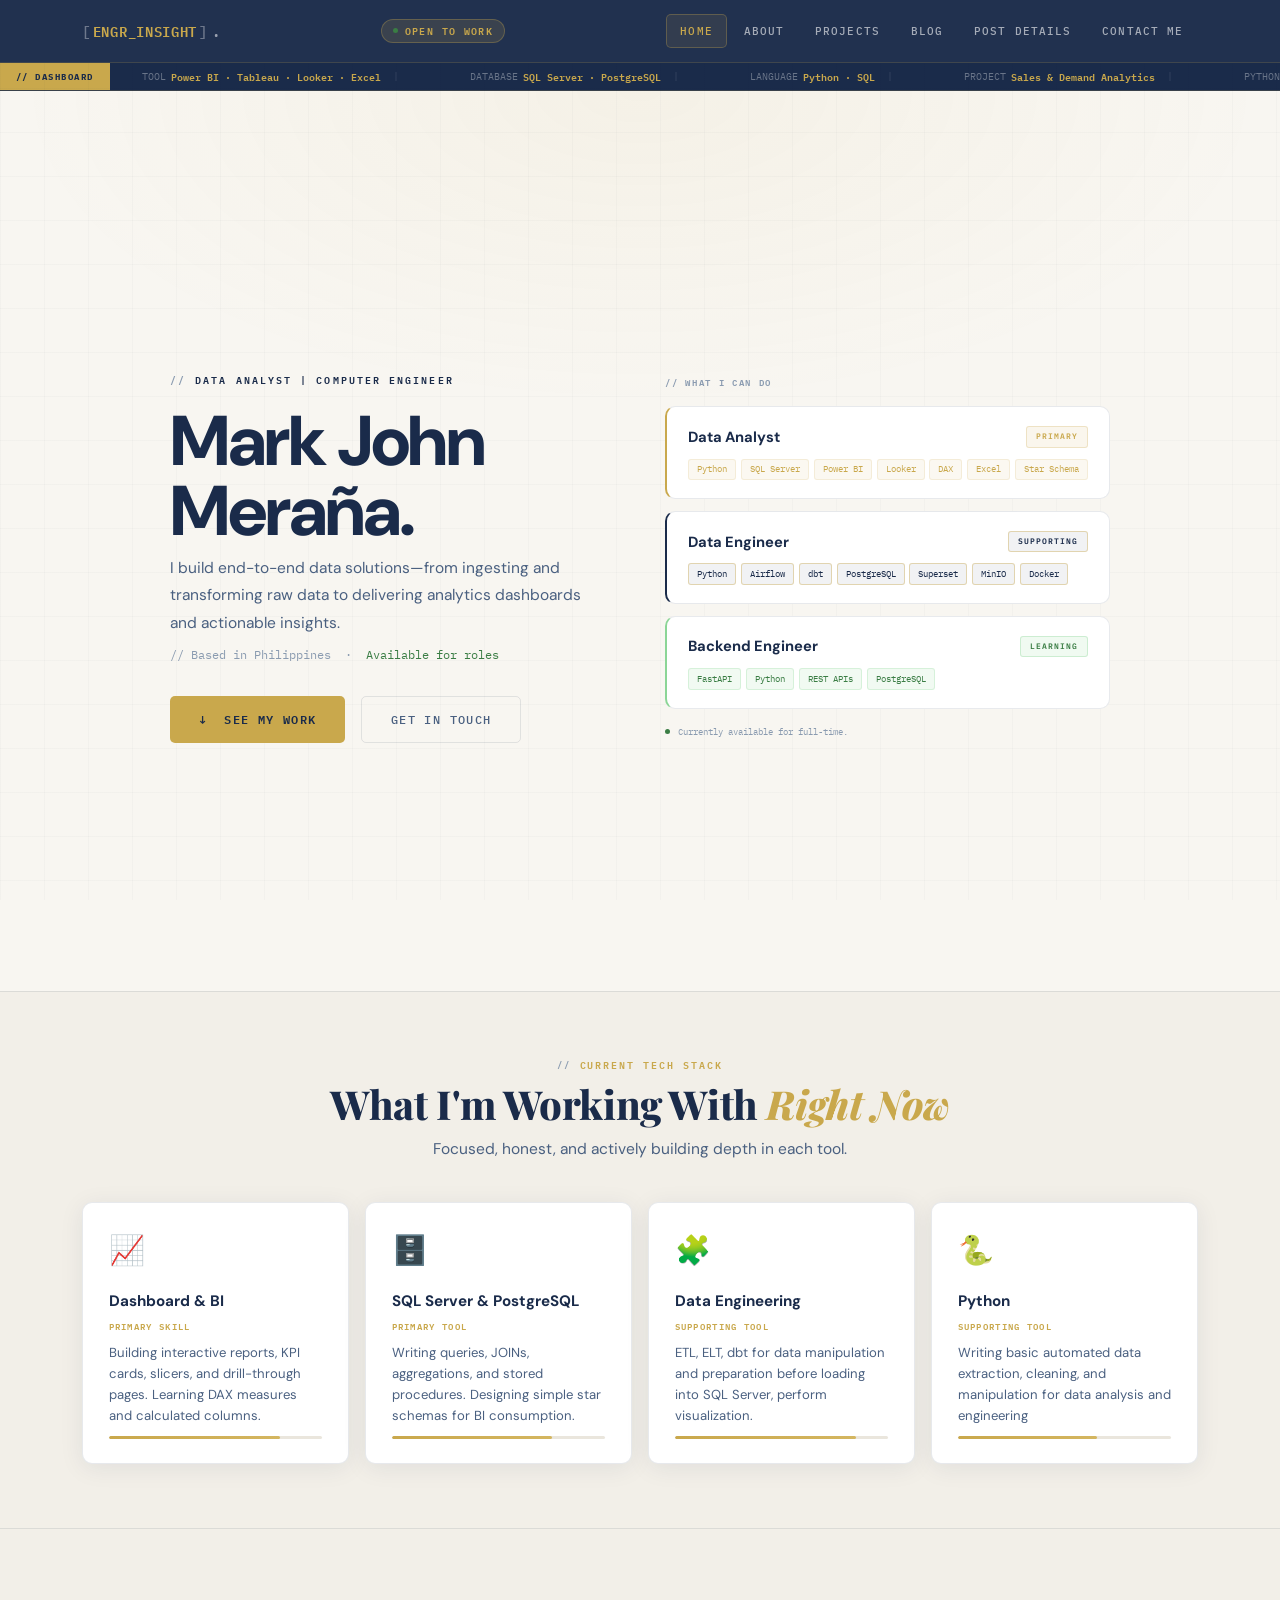
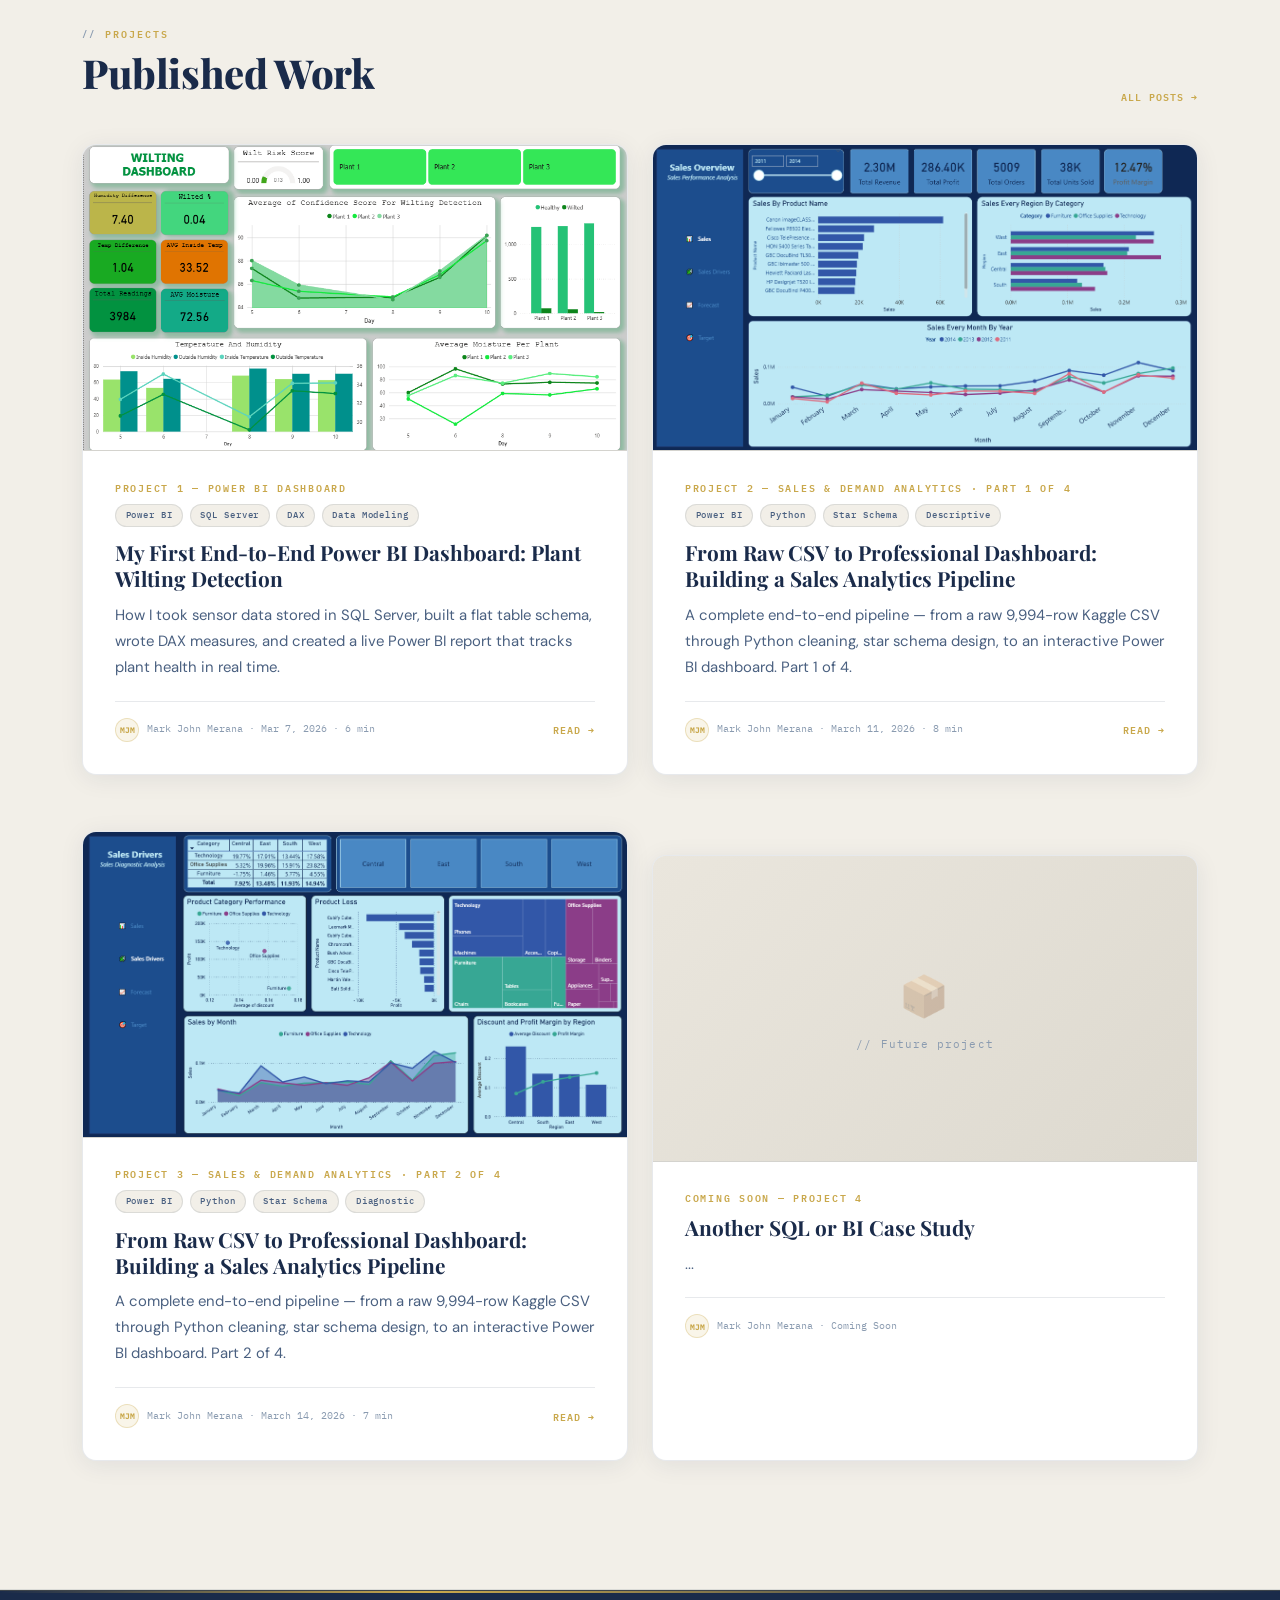
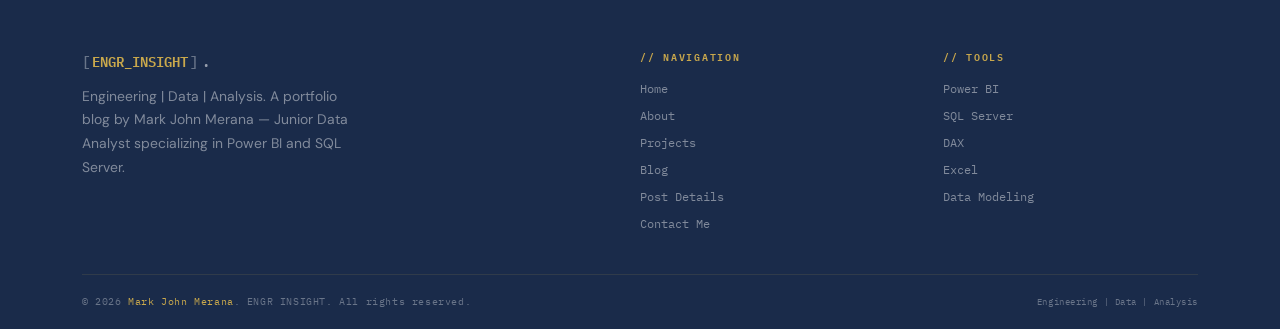
==== commit 688cb3bc: "feat: added another section and changed the theme to professional" ====
--- a/index.html
+++ b/index.html
@@ -1,7 +1,7 @@
 <!DOCTYPE html>
 <html lang="en">
 <head>
-<link rel="icon" href="data:image/svg+xml,<svg xmlns='http://www.w3.org/2000/svg' viewBox='0 0 100 100'><rect width='100' height='100' rx='12' fill='%23080d12'/><text x='50' y='68' font-size='52' font-family='monospace' font-weight='bold' fill='%233b9eff' text-anchor='middle'>EI</text></svg>">
+<link rel="icon" href="data:image/svg+xml,<svg xmlns='http://www.w3.org/2000/svg' viewBox='0 0 100 100'><rect width='100' height='100' rx='12' fill='%231a2b4a'/><text x='50' y='68' font-size='52' font-family='monospace' font-weight='bold' fill='%23c9a84c' text-anchor='middle'>EI</text></svg>">
 <meta charset="UTF-8"/>
 <meta name="viewport" content="width=device-width, initial-scale=1.0"/>
 <title>ENGR INSIGHT — Mark John Merana | Junior Data Analyst</title>
@@ -20,6 +20,7 @@
     <div class="nav-links">
       <a href="index.html" class="active">Home</a>
       <a href="about.html">About</a>
+      <a href="projects.html">Projects</a>
       <a href="blog.html">Blog</a>
       <a href="post-details.html">Post Details</a>
       <a href="contact.html">Contact Me</a>
@@ -29,6 +30,7 @@
   <div class="nav-mobile" id="navMobile">
     <a href="index.html" class="active">Home</a>
     <a href="about.html">About</a>
+    <a href="projects.html">Projects</a>
     <a href="blog.html">Blog</a>
     <a href="post-details.html">Post Details</a>
     <a href="contact.html">Contact Me</a>
@@ -41,7 +43,7 @@
   <div class="ticker-inner">
     <div class="ticker-track">
       <span class="ti">TOOL <b>Power BI · Tableau · Looker · Excel</b><span class="ti-sep">|</span></span>
-      <span class="ti">DATABASE <b>SQL Server · MySQL</b><span class="ti-sep">|</span></span>
+      <span class="ti">DATABASE <b>SQL Server · PostgreSQL</b><span class="ti-sep">|</span></span>
       <span class="ti">LANGUAGE <b>Python · SQL</b><span class="ti-sep">|</span></span>
       <span class="ti">PROJECT <b>Sales & Demand Analytics</b><span class="ti-sep">|</span></span>
       <span class="ti">PYTHON <b>Numpy · Pandas · pyodbc</b><span class="ti-sep">|</span></span>
@@ -61,25 +63,23 @@
 </div>
 
 <!-- HERO -->
-<section class="hero-section" style="min-height:100vh;display:flex;align-items:center;padding:7rem 0 5rem;position:relative;z-index:2;background:radial-gradient(ellipse 70% 50% at 50% 0%,rgba(59,158,255,.06) 0%,transparent 70%);">
+<section class="hero-section" style="min-height:100vh;display:flex;align-items:center;padding:7rem 0 5rem;position:relative;z-index:2;background:radial-gradient(ellipse 70% 50% at 50% 0%,rgba(201,168,76,.06) 0%,transparent 70%);">
   <div class="container">
     <div class="hero-grid" style="display:grid;grid-template-columns:1fr 1.05fr;gap:4.5rem;align-items:center;">
 
       <!-- LEFT -->
       <div>
         <div class="anim-1" style="font-family:var(--mono);font-size:.65rem;font-weight:600;letter-spacing:.2em;text-transform:uppercase;color:var(--blue);display:flex;align-items:center;gap:.55rem;margin-bottom:1.1rem;">
-          <span style="color:var(--text-muted)">//</span> Junior Data Analyst | Computer Engineer
-        </div>
-        <h1 class="anim-2" style="font-family:var(--sans);font-size:clamp(2.8rem,5.5vw,4.4rem);font-weight:800;letter-spacing:-.03em;line-height:1.0;color:var(--text);margin-bottom:.4rem;">
+          <span style="color:var(--text-muted)">//</span> Data Analyst | Computer Engineer
+        </div>
+        <h1 class="anim-2" style="font-family:var(--sans);font-size:clamp(2.8rem,5.5vw,4.4rem);font-weight:800;letter-spacing:-.03em;line-height:1.0;color:var(--text);margin-bottom:.5rem;">
           Mark John<br/><span style="color:var(--blue)">Meraña.</span>
         </h1>
-        <p class="anim-3" style="font-family:var(--mono);font-size:.9rem;color:var(--text-dim);margin-bottom:1.5rem;">
-          // Specializing in <span style="color:var(--teal)">Power BI</span> &amp; <span style="color:var(--teal)">SQL Server</span>
+        <p class="anim-3" style="font-size:.97rem;color:var(--text-dim);line-height:1.78;max-width:420px;margin-bottom:.5rem;">
+          I build end-to-end data solutions—from ingesting and transforming raw data to delivering analytics dashboards and actionable insights.
         </p>
-        <p class="anim-4" style="font-size:.97rem;color:var(--text-dim);line-height:1.78;max-width:430px;margin-bottom:2.2rem;">
-          I turn raw data into clear, actionable dashboards. Currently building my 
-          skills in SQL Server, DAX, Excel, Python, and Power BI — and documenting every project 
-          along the way on this blog.
+        <p class="anim-3" style="font-family:var(--mono);font-size:.72rem;color:var(--text-muted);margin-bottom:2rem;">
+          // Based in Philippines &nbsp;·&nbsp; <span style="color:var(--green)">Available for roles</span>
         </p>
         <div class="anim-5" style="display:flex;gap:1rem;flex-wrap:wrap;">
           <a href="blog.html" class="btn-blue">↓ &nbsp;See My Work</a>
@@ -87,74 +87,66 @@
         </div>
       </div>
 
-      <!-- RIGHT — Dashboard mockup panel -->
+      <!-- RIGHT — Multi-role capability cards -->
       <div class="anim-p hero-mockup">
-        <div style="background:var(--bg3);border:1px solid var(--border);border-radius:var(--radius-lg) var(--radius-lg) 0 0;padding:.75rem 1.2rem;display:flex;align-items:center;gap:.5rem;border-bottom:none;">
-          <div style="width:9px;height:9px;border-radius:50%;background:#f85149;"></div>
-          <div style="width:9px;height:9px;border-radius:50%;background:#f0a500;margin-left:3px;"></div>
-          <div style="width:9px;height:9px;border-radius:50%;background:#3fb950;margin-left:3px;"></div>
-          <span style="font-family:var(--mono);font-size:.62rem;color:var(--text-muted);margin-left:.6rem;">plant_wilting.pbix — Power BI</span>
-          <span style="margin-left:auto;font-family:var(--mono);font-size:.58rem;color:var(--green);display:flex;align-items:center;gap:.3rem;"><span style="width:5px;height:5px;border-radius:50%;background:var(--green);display:inline-block;animation:blink 2.5s ease infinite;"></span>Live</span>
-        </div>
-        <div style="background:var(--card);border:1px solid var(--border);border-radius:0 0 var(--radius-lg) var(--radius-lg);padding:1.3rem;">
-          <div style="display:grid;grid-template-columns:repeat(2,1fr);gap:.7rem;margin-bottom:.9rem;">
-            <div style="background:var(--bg3);border:1px solid var(--border);border-radius:var(--radius);padding:.85rem 1rem;">
-              <div style="font-family:var(--mono);font-size:.55rem;color:var(--text-muted);letter-spacing:.14em;text-transform:uppercase;margin-bottom:.3rem;">Wilt Risk Score</div>
-              <div style="font-family:var(--mono);font-size:1.6rem;font-weight:700;color:var(--blue);line-height:1;" id="kpi1">0.00</div>
-              <div style="font-family:var(--mono);font-size:.56rem;color:var(--green);margin-top:.2rem;">▲ Low Risk</div>
-            </div>
-            <div style="background:var(--bg3);border:1px solid var(--border);border-radius:var(--radius);padding:.85rem 1rem;">
-              <div style="font-family:var(--mono);font-size:.55rem;color:var(--text-muted);letter-spacing:.14em;text-transform:uppercase;margin-bottom:.3rem;">Total Readings</div>
-              <div style="font-family:var(--mono);font-size:1.6rem;font-weight:700;color:var(--blue);line-height:1;" id="kpi2">0</div>
-              <div style="font-family:var(--mono);font-size:.56rem;color:var(--teal);margin-top:.2rem;">3 plants</div>
-            </div>
-            <div style="background:var(--bg3);border:1px solid var(--border);border-radius:var(--radius);padding:.85rem 1rem;">
-              <div style="font-family:var(--mono);font-size:.55rem;color:var(--text-muted);letter-spacing:.14em;text-transform:uppercase;margin-bottom:.3rem;">AVG Moisture</div>
-              <div style="font-family:var(--mono);font-size:1.6rem;font-weight:700;color:var(--blue);line-height:1;" id="kpi3">0%</div>
-              <div style="font-family:var(--mono);font-size:.56rem;color:var(--green);margin-top:.2rem;">▲ Healthy</div>
-            </div>
-            <div style="background:var(--bg3);border:1px solid var(--border);border-radius:var(--radius);padding:.85rem 1rem;">
-              <div style="font-family:var(--mono);font-size:.55rem;color:var(--text-muted);letter-spacing:.14em;text-transform:uppercase;margin-bottom:.3rem;">AVG Temp Inside</div>
-              <div style="font-family:var(--mono);font-size:1.6rem;font-weight:700;color:var(--blue);line-height:1;" id="kpi4">0°</div>
-              <div style="font-family:var(--mono);font-size:.56rem;color:var(--amber);margin-top:.2rem;">+1.04° vs outside</div>
-            </div>
-          </div>
-          <div style="background:var(--bg3);border:1px solid var(--border);border-radius:var(--radius);padding:.8rem 1rem;">
-            <div style="font-family:var(--mono);font-size:.56rem;color:var(--text-muted);letter-spacing:.1em;margin-bottom:.6rem;display:flex;justify-content:space-between;">
-              <span>SOIL MOISTURE % — by Plant (Day 5→10)</span>
-              <span style="color:var(--green)">All Healthy</span>
-            </div>
-            <svg viewBox="0 0 280 54" width="100%" xmlns="http://www.w3.org/2000/svg">
-              <defs>
-                <linearGradient id="g1" x1="0" y1="0" x2="0" y2="1"><stop offset="0%" stop-color="#3b9eff" stop-opacity=".3"/><stop offset="100%" stop-color="#3b9eff" stop-opacity="0"/></linearGradient>
-                <linearGradient id="g2" x1="0" y1="0" x2="0" y2="1"><stop offset="0%" stop-color="#2ecbc1" stop-opacity=".25"/><stop offset="100%" stop-color="#2ecbc1" stop-opacity="0"/></linearGradient>
-              </defs>
-              <polygon fill="url(#g1)" points="0,54 0,18 56,20 112,22 168,16 224,12 280,8 280,54"/>
-              <polygon fill="url(#g2)" points="0,54 0,26 56,28 112,30 168,24 224,18 280,14 280,54"/>
-              <polyline fill="none" stroke="#3b9eff" stroke-width="1.5" points="0,18 56,20 112,22 168,16 224,12 280,8"/>
-              <polyline fill="none" stroke="#2ecbc1" stroke-width="1.5" stroke-dasharray="3,2" points="0,26 56,28 112,30 168,24 224,18 280,14"/>
-              <polyline fill="none" stroke="#3fb950" stroke-width="1.5" stroke-dasharray="1,3" points="0,22 56,24 112,26 168,20 224,15 280,11"/>
-              <circle cx="280" cy="8"  r="2.5" fill="#3b9eff"/>
-              <circle cx="280" cy="14" r="2.5" fill="#2ecbc1"/>
-              <circle cx="280" cy="11" r="2.5" fill="#3fb950"/>
-            </svg>
-            <div style="display:flex;gap:1rem;margin-top:.4rem;">
-              <span style="font-family:var(--mono);font-size:.52rem;color:#3b9eff;display:flex;align-items:center;gap:.28rem;"><span style="width:8px;height:1.5px;background:#3b9eff;display:inline-block;"></span>Plant 1</span>
-              <span style="font-family:var(--mono);font-size:.52rem;color:#2ecbc1;display:flex;align-items:center;gap:.28rem;"><span style="width:8px;height:1.5px;background:#2ecbc1;display:inline-block;"></span>Plant 2</span>
-              <span style="font-family:var(--mono);font-size:.52rem;color:#3fb950;display:flex;align-items:center;gap:.28rem;"><span style="width:8px;height:1.5px;background:#3fb950;display:inline-block;"></span>Plant 3</span>
-            </div>
-          </div>
-          <div style="background:#050a0f;border:1px solid var(--border);border-left:2px solid var(--blue);border-radius:var(--radius);padding:.8rem 1rem;margin-top:.8rem;">
-            <div style="font-family:var(--mono);font-size:.56rem;color:var(--text-muted);margin-bottom:.35rem;">// DAX measure</div>
-            <div style="font-family:var(--mono);font-size:.7rem;color:#7ec8a0;line-height:1.7;">
-              Wilt Risk Score =<br/>
-              &nbsp;&nbsp;AVERAGEX(<br/>
-              &nbsp;&nbsp;&nbsp;&nbsp;fact_sensor_readings,<br/>
-              &nbsp;&nbsp;&nbsp;&nbsp;[wilt_confidence]<br/>
-              &nbsp;&nbsp;)
-            </div>
-          </div>
-        </div>
+
+        <!-- Header -->
+        <div style="font-family:var(--mono);font-size:.58rem;font-weight:600;letter-spacing:.18em;text-transform:uppercase;color:var(--text-muted);margin-bottom:1rem;">// What I Can Do</div>
+
+                <!-- Role 2: Data Analyst -->
+        <div style="background:var(--card);border:1px solid var(--border);border-left:2px solid #c9a84c;border-radius:var(--radius-md);padding:1.1rem 1.3rem;margin-bottom:.75rem;transition:border-color .2s;">
+          <div style="display:flex;align-items:center;justify-content:space-between;margin-bottom:.6rem;">
+            <div style="font-family:var(--sans);font-size:.92rem;font-weight:700;color:var(--text);">Data Analyst</div>
+            <div style="font-family:var(--mono);font-size:.52rem;font-weight:600;letter-spacing:.12em;text-transform:uppercase;color:#c9a84c;background:rgba(201,168,76,.1);border:1px solid rgba(201,168,76,.25);border-radius:3px;padding:.18rem .55rem;">Primary</div>
+          </div>
+          <div style="display:flex;flex-wrap:wrap;gap:.3rem;">
+            <span style="font-family:var(--mono);font-size:.57rem;color:#c9a84c;background:rgba(201,168,76,.08);border:1px solid rgba(201,168,76,.15);border-radius:3px;padding:.15rem .5rem;">Python</span>
+            <span style="font-family:var(--mono);font-size:.57rem;color:#c9a84c;background:rgba(201,168,76,.08);border:1px solid rgba(201,168,76,.15);border-radius:3px;padding:.15rem .5rem;">SQL Server</span>
+            <span style="font-family:var(--mono);font-size:.57rem;color:#c9a84c;background:rgba(201,168,76,.08);border:1px solid rgba(201,168,76,.15);border-radius:3px;padding:.15rem .5rem;">Power BI</span>
+            <span style="font-family:var(--mono);font-size:.57rem;color:#c9a84c;background:rgba(201,168,76,.08);border:1px solid rgba(201,168,76,.15);border-radius:3px;padding:.15rem .5rem;">Looker</span>
+            <span style="font-family:var(--mono);font-size:.57rem;color:#c9a84c;background:rgba(201,168,76,.08);border:1px solid rgba(201,168,76,.15);border-radius:3px;padding:.15rem .5rem;">DAX</span>
+            <span style="font-family:var(--mono);font-size:.57rem;color:#c9a84c;background:rgba(201,168,76,.08);border:1px solid rgba(201,168,76,.15);border-radius:3px;padding:.15rem .5rem;">Excel</span>
+            <span style="font-family:var(--mono);font-size:.57rem;color:#c9a84c;background:rgba(201,168,76,.08);border:1px solid rgba(201,168,76,.15);border-radius:3px;padding:.15rem .5rem;">Star Schema</span>
+          </div>
+        </div>
+
+        <!-- Role 1: Data Engineer -->
+        <div style="background:var(--card);border:1px solid var(--border);border-left:2px solid var(--blue);border-radius:var(--radius-md);padding:1.1rem 1.3rem;margin-bottom:.75rem;transition:border-color .2s;">
+          <div style="display:flex;align-items:center;justify-content:space-between;margin-bottom:.6rem;">
+            <div style="font-family:var(--sans);font-size:.92rem;font-weight:700;color:var(--text);">Data Engineer</div>
+            <div style="font-family:var(--mono);font-size:.52rem;font-weight:600;letter-spacing:.12em;text-transform:uppercase;color:var(--blue);background:var(--blue-sub);border:1px solid var(--border-b);border-radius:3px;padding:.18rem .55rem;">Supporting</div>
+          </div>
+          <div style="display:flex;flex-wrap:wrap;gap:.3rem;">
+            <span style="font-family:var(--mono);font-size:.57rem;color:var(--blue);background:var(--blue-sub);border:1px solid var(--border-b);border-radius:3px;padding:.15rem .5rem;">Python</span>
+            <span style="font-family:var(--mono);font-size:.57rem;color:var(--blue);background:var(--blue-sub);border:1px solid var(--border-b);border-radius:3px;padding:.15rem .5rem;">Airflow</span>
+            <span style="font-family:var(--mono);font-size:.57rem;color:var(--blue);background:var(--blue-sub);border:1px solid var(--border-b);border-radius:3px;padding:.15rem .5rem;">dbt</span>
+            <span style="font-family:var(--mono);font-size:.57rem;color:var(--blue);background:var(--blue-sub);border:1px solid var(--border-b);border-radius:3px;padding:.15rem .5rem;">PostgreSQL</span>
+            <span style="font-family:var(--mono);font-size:.57rem;color:var(--blue);background:var(--blue-sub);border:1px solid var(--border-b);border-radius:3px;padding:.15rem .5rem;">Superset</span>
+            <span style="font-family:var(--mono);font-size:.57rem;color:var(--blue);background:var(--blue-sub);border:1px solid var(--border-b);border-radius:3px;padding:.15rem .5rem;">MinIO</span>
+            <span style="font-family:var(--mono);font-size:.57rem;color:var(--blue);background:var(--blue-sub);border:1px solid var(--border-b);border-radius:3px;padding:.15rem .5rem;">Docker</span>
+          </div>
+        </div>
+
+        <!-- Role 3: Backend Engineer -->
+        <div style="background:var(--card);border:1px solid var(--border);border-left:2px solid rgba(63,185,80,.6);border-radius:var(--radius-md);padding:1.1rem 1.3rem;margin-bottom:.75rem;transition:border-color .2s;">
+          <div style="display:flex;align-items:center;justify-content:space-between;margin-bottom:.6rem;">
+            <div style="font-family:var(--sans);font-size:.92rem;font-weight:700;color:var(--text);">Backend Engineer</div>
+            <div style="font-family:var(--mono);font-size:.52rem;font-weight:600;letter-spacing:.12em;text-transform:uppercase;color:var(--green);background:rgba(63,185,80,.08);border:1px solid rgba(63,185,80,.2);border-radius:3px;padding:.18rem .55rem;">Learning</div>
+          </div>
+          <div style="display:flex;flex-wrap:wrap;gap:.3rem;">
+            <span style="font-family:var(--mono);font-size:.57rem;color:var(--green);background:rgba(63,185,80,.07);border:1px solid rgba(63,185,80,.15);border-radius:3px;padding:.15rem .5rem;">FastAPI</span>
+            <span style="font-family:var(--mono);font-size:.57rem;color:var(--green);background:rgba(63,185,80,.07);border:1px solid rgba(63,185,80,.15);border-radius:3px;padding:.15rem .5rem;">Python</span>
+            <span style="font-family:var(--mono);font-size:.57rem;color:var(--green);background:rgba(63,185,80,.07);border:1px solid rgba(63,185,80,.15);border-radius:3px;padding:.15rem .5rem;">REST APIs</span>
+            <span style="font-family:var(--mono);font-size:.57rem;color:var(--green);background:rgba(63,185,80,.07);border:1px solid rgba(63,185,80,.15);border-radius:3px;padding:.15rem .5rem;">PostgreSQL</span>
+          </div>
+        </div>
+
+        <!-- Bottom note -->
+        <div style="font-family:var(--mono);font-size:.58rem;color:var(--text-muted);display:flex;align-items:center;gap:.5rem;padding-top:.2rem;">
+          <span style="width:5px;height:5px;border-radius:50%;background:var(--green);display:inline-block;"></span>
+          Currently available for full-time.
+        </div>
+
       </div>
     </div>
   </div>
@@ -170,39 +162,39 @@
     </div>
     <div class="stack-grid" style="display:grid;grid-template-columns:repeat(4,1fr);gap:1rem;">
       <div class="stack-card reveal">
-        <div class="sc-icon">📊</div>
-        <div class="sc-title">Power BI</div>
-        <div class="sc-level">Primary Tool</div>
+        <div class="sc-icon">📈</div>
+        <div class="sc-title">Dashboard & BI</div>
+        <div class="sc-level">Primary Skill</div>
         <div class="sc-desc">Building interactive reports, KPI cards, slicers, and drill-through pages. Learning DAX measures and calculated columns.</div>
         <div class="skill-track"><div class="skill-fill" data-w="80"></div></div>
       </div>
       <div class="stack-card reveal reveal-d1">
         <div class="sc-icon">🗄️</div>
-        <div class="sc-title">SQL Server</div>
+        <div class="sc-title">SQL Server & PostgreSQL</div>
         <div class="sc-level">Primary Tool</div>
         <div class="sc-desc">Writing queries, JOINs, aggregations, and stored procedures. Designing simple star schemas for BI consumption.</div>
         <div class="skill-track"><div class="skill-fill" data-w="75"></div></div>
       </div>
+      <div class="stack-card reveal reveal-d3">
+        <div class="sc-icon">🧩</div>
+        <div class="sc-title">Data Engineering</div>
+        <div class="sc-level">Supporting Tool</div>
+        <div class="sc-desc">ETL, ELT, dbt for data manipulation and preparation before loading into SQL Server, perform visualization.</div>
+        <div class="skill-track"><div class="skill-fill" data-w="85"></div></div>
+      </div>
       <div class="stack-card reveal reveal-d2">
         <div class="sc-icon">🐍</div>
         <div class="sc-title">Python</div>
-        <div class="sc-level">Learning</div>
+        <div class="sc-level">Supporting Tool</div>
         <div class="sc-desc">Writing basic automated data extraction, cleaning, and manipulation for data analysis and engineering</div>
         <div class="skill-track"><div class="skill-fill" data-w="65"></div></div>
       </div>
-      <div class="stack-card reveal reveal-d3">
-        <div class="sc-icon">📁</div>
-        <div class="sc-title">Excel & Sheets</div>
-        <div class="sc-level">Supporting Tool</div>
-        <div class="sc-desc">Pivot tables, VLOOKUP/XLOOKUP, Power Query for data cleaning and preparation before loading into SQL Server.</div>
-        <div class="skill-track"><div class="skill-fill" data-w="85"></div></div>
-      </div>
     </div>
   </div>
 </section>
 
 <!-- METRICS STRIP -->
-<section class="section-sm" style="background:var(--bg);border-bottom:1px solid var(--border);">
+<!--<section class="section-sm" style="background:var(--bg);border-bottom:1px solid var(--border);">
   <div class="container">
     <div class="reveal" style="margin-bottom:1.5rem;">
       <div class="s-eye">From the Dashboard</div>
@@ -241,7 +233,7 @@
       </div>
     </div>
   </div>
-</section>
+</section> -->
 
 <!-- PUBLISHED WORK -->
 <section class="section" style="background:var(--bg2);border-bottom:1px solid var(--border);">
@@ -273,7 +265,7 @@
       </div>
 
       <!-- Project 2 — LIVE -->
-      <div class="post-card reveal reveal-d1" onclick="window.location='post-details 2.html'">
+      <div class="post-card reveal reveal-d1" onclick="window.location='post-details_2.html'">
         <div class="post-img">
           <img src="assets/Post 2/Descriptive/Dashboard.png" alt="Sales Analytics Dashboard" onerror="this.parentElement.innerHTML='<div class=\'post-img-ph\'><span class=\'ph-icon\'>📈</span><span>// Project 2</span></div>'"/>
         </div>
@@ -284,13 +276,13 @@
           <p class="post-excerpt">A complete end-to-end pipeline — from a raw 9,994-row Kaggle CSV through Python cleaning, star schema design, to an interactive Power BI dashboard. Part 1 of 4.</p>
           <div class="post-footer">
             <div class="post-author"><div class="author-chip">MJM</div>Mark John Merana · March 11, 2026 · 8 min</div>
-            <a href="post-details 2.html" class="read-link">Read →</a>
+            <a href="post-details_2.html" class="read-link">Read →</a>
           </div>
         </div>
       </div>
 
        <!-- Project 3 — LIVE -->
-      <div class="post-card reveal reveal-d1" onclick="window.location='post-details 3.html'">
+      <div class="post-card reveal reveal-d1" onclick="window.location='post-details_3.html'">
         <div class="post-img">
           <img src="assets/Post 3/Dashboard.png" alt="Sales Analytics Dashboard" onerror="this.parentElement.innerHTML='<div class=\'post-img-ph\'><span class=\'ph-icon\'>📈</span><span>// Project 2</span></div>'"/>
         </div>
@@ -301,7 +293,7 @@
           <p class="post-excerpt">A complete end-to-end pipeline — from a raw 9,994-row Kaggle CSV through Python cleaning, star schema design, to an interactive Power BI dashboard. Part 2 of 4.</p>
           <div class="post-footer">
             <div class="post-author"><div class="author-chip">MJM</div>Mark John Merana · March 14, 2026 · 7 min</div>
-            <a href="post-details 3.html" class="read-link">Read →</a>
+            <a href="post-details_3.html" class="read-link">Read →</a>
           </div>
         </div>
       </div>
@@ -329,7 +321,7 @@
         <div class="f-logo"><span class="logo-bracket">[</span><span class="logo-accent">ENGR_INSIGHT</span><span class="logo-bracket">]</span><span class="logo-dot">.</span></div>
         <p>Engineering | Data | Analysis. A portfolio blog by Mark John Merana — Junior Data Analyst specializing in Power BI and SQL Server.</p>
       </div>
-      <div><div class="f-col-title">// Navigation</div><div class="f-links"><a href="index.html">Home</a><a href="about.html">About</a><a href="blog.html">Blog</a><a href="post-details.html">Post Details</a><a href="contact.html">Contact Me</a></div></div>
+      <div><div class="f-col-title">// Navigation</div><div class="f-links"><a href="index.html">Home</a><a href="about.html">About</a><a href="projects.html">Projects</a><a href="blog.html">Blog</a><a href="post-details.html">Post Details</a><a href="contact.html">Contact Me</a></div></div>
       <div><div class="f-col-title">// Tools</div><div class="f-links"><a href="#">Power BI</a><a href="#">SQL Server</a><a href="#">DAX</a><a href="#">Excel</a><a href="#">Data Modeling</a></div></div>
     </div>
     <div class="footer-bottom">
@@ -344,6 +336,7 @@
 function toggleMenu(){document.getElementById('navMobile').classList.toggle('open');}
 const io=new IntersectionObserver(e=>e.forEach(x=>{if(x.isIntersecting){x.target.classList.add('visible');io.unobserve(x.target);}}),{threshold:.1});
 document.querySelectorAll('.reveal').forEach(el=>io.observe(el));
+setTimeout(()=>document.querySelectorAll('.reveal:not(.visible)').forEach(el=>el.classList.add('visible')),800);
 const sio=new IntersectionObserver(e=>e.forEach(x=>{if(x.isIntersecting){x.target.querySelectorAll('.skill-fill').forEach(b=>b.style.width=b.dataset.w+'%');sio.unobserve(x.target);}}),{threshold:.3});
 document.querySelectorAll('section').forEach(s=>sio.observe(s));
 function animVal(el,target,decimals){
@@ -353,7 +346,7 @@
 }
 const cio=new IntersectionObserver(e=>e.forEach(x=>{if(x.isIntersecting){if(x.target.dataset.float)animVal(x.target,parseFloat(x.target.dataset.float),2);if(x.target.dataset.int)animVal(x.target,parseInt(x.target.dataset.int),0);cio.unobserve(x.target);}}),{threshold:.5});
 document.querySelectorAll('[data-float],[data-int]').forEach(el=>cio.observe(el));
-setTimeout(()=>{animVal(document.getElementById('kpi1'),0.13,2);animVal(document.getElementById('kpi2'),3984,0);document.getElementById('kpi3').textContent='72.6%';document.getElementById('kpi4').textContent='33.52°';},900);
+
 </script>
 </body>
 </html>
--- a/style.css
+++ b/style.css
@@ -1,16 +1,16 @@
 /* ═══════════════════════════════════════════════════════
    ENGR INSIGHT — Junior Data Analyst Portfolio
    Mark John Merana | Power BI & SQL Server
-   Design: Dark Dashboard · Blue/Teal Accent
+   Design: Classic Professional · Navy / White / Gold
 ═══════════════════════════════════════════════════════ */
-@import url('https://fonts.googleapis.com/css2?family=IBM+Plex+Mono:ital,wght@0,300;0,400;0,500;0,600;1,400&family=Outfit:wght@300;400;500;600;700;800&display=swap');
+@import url('https://fonts.googleapis.com/css2?family=IBM+Plex+Mono:ital,wght@0,300;0,400;0,500;0,600;1,400&family=Playfair+Display:ital,wght@0,700;0,800;1,700&family=DM+Sans:wght@300;400;500;600;700&display=swap');
 
 *, *::before, *::after { box-sizing: border-box; margin: 0; padding: 0; }
 html { scroll-behavior: smooth; }
 body {
-  font-family: 'Outfit', sans-serif;
-  background: #080d12;
-  color: #d4e1ee;
+  font-family: 'DM Sans', sans-serif;
+  background: #f8f6f1;
+  color: #1a2b4a;
   line-height: 1.65;
   overflow-x: hidden;
 }
@@ -20,48 +20,49 @@
 
 /* ─── VARIABLES ──────────────────────────────────────────── */
 :root {
-  --blue:      #3b9eff;
-  --blue-dim:  #2276cc;
-  --blue-glow: rgba(59,158,255,.14);
-  --blue-sub:  rgba(59,158,255,.07);
-  --teal:      #2ecbc1;
-  --teal-sub:  rgba(46,203,193,.08);
-  --green:     #3fb950;
-  --amber:     #e8a020;
-  --red:       #f85149;
-  --bg:        #080d12;
-  --bg2:       #0c1219;
-  --bg3:       #101820;
-  --card:      #0f1720;
-  --card2:     #141e2a;
-  --border:    rgba(255,255,255,.07);
-  --border-b:  rgba(59,158,255,.22);
-  --text:      #d4e1ee;
-  --text-dim:  #6e90ac;
-  --text-muted:#384f62;
+  --blue:      #1a2b4a;
+  --blue-dim:  #263d68;
+  --blue-glow: rgba(26,43,74,.12);
+  --blue-sub:  rgba(26,43,74,.06);
+  --teal:      #c9a84c;
+  --teal-sub:  rgba(201,168,76,.10);
+  --green:     #3a7d44;
+  --amber:     #c9a84c;
+  --red:       #b83232;
+  --bg:        #f8f6f1;
+  --bg2:       #f2efe8;
+  --bg3:       #eae6dd;
+  --card:      #ffffff;
+  --card2:     #fdfcf9;
+  --border:    rgba(26,43,74,.10);
+  --border-b:  rgba(201,168,76,.40);
+  --text:      #1a2b4a;
+  --text-dim:  #4a6080;
+  --text-muted:#8a9bb0;
   --mono:      'IBM Plex Mono', monospace;
-  --sans:      'Outfit', sans-serif;
+  --sans:      'DM Sans', sans-serif;
+  --serif:     'Playfair Display', serif;
   --radius:    5px;
   --radius-md: 10px;
   --radius-lg: 14px;
   --max-w:     1180px;
-  --shadow:    0 4px 24px rgba(0,0,0,.45);
-  --shadow-lg: 0 12px 48px rgba(0,0,0,.6);
-  --glow:      0 0 28px rgba(59,158,255,.12);
+  --shadow:    0 4px 24px rgba(26,43,74,.08);
+  --shadow-lg: 0 12px 48px rgba(26,43,74,.14);
+  --glow:      0 0 28px rgba(201,168,76,.15);
 }
 
 /* ─── SCROLLBAR ──────────────────────────────────────────── */
 ::-webkit-scrollbar { width: 4px; }
 ::-webkit-scrollbar-track { background: var(--bg); }
-::-webkit-scrollbar-thumb { background: #1a2d40; border-radius: 4px; }
+::-webkit-scrollbar-thumb { background: #c9a84c; border-radius: 4px; }
 ::-webkit-scrollbar-thumb:hover { background: var(--blue); }
 
 /* ─── GRID OVERLAY ───────────────────────────────────────── */
 .grid-bg {
   position: fixed; inset: 0; pointer-events: none; z-index: 0;
   background-image:
-    linear-gradient(rgba(59,158,255,.016) 1px, transparent 1px),
-    linear-gradient(90deg, rgba(59,158,255,.016) 1px, transparent 1px);
+    linear-gradient(rgba(26,43,74,.025) 1px, transparent 1px),
+    linear-gradient(90deg, rgba(26,43,74,.025) 1px, transparent 1px);
   background-size: 44px 44px;
 }
 
@@ -71,78 +72,78 @@
 /* ─── NAVBAR ─────────────────────────────────────────────── */
 #navbar {
   position: sticky; top: 0; z-index: 100;
-  background: rgba(8,13,18,.92);
+  background: rgba(26,43,74,.97);
   backdrop-filter: blur(18px);
-  border-bottom: 1px solid var(--border);
+  border-bottom: 1px solid rgba(201,168,76,.18);
   transition: border-color .3s;
 }
-#navbar.scrolled { border-bottom-color: rgba(59,158,255,.18); }
+#navbar.scrolled { border-bottom-color: rgba(201,168,76,.35); }
 .nav-inner {
   display: flex; align-items: center; justify-content: space-between;
   height: 62px; max-width: var(--max-w); margin: 0 auto; padding: 0 2rem;
 }
 .nav-logo {
   font-family: var(--mono); font-size: .88rem; font-weight: 600;
-  color: var(--text); letter-spacing: .05em;
+  color: #ffffff; letter-spacing: .05em;
   display: flex; align-items: center; gap: 2px;
 }
-.logo-bracket { color: var(--text-muted); }
-.logo-accent  { color: var(--blue); }
-.logo-dot     { color: var(--teal); margin-left: 2px; }
+.logo-bracket { color: rgba(255,255,255,.35); }
+.logo-accent  { color: #c9a84c; }
+.logo-dot     { color: rgba(255,255,255,.55); margin-left: 2px; }
 
 .nav-badge {
   font-family: var(--mono); font-size: .6rem; font-weight: 600;
   letter-spacing: .14em; text-transform: uppercase;
   padding: .22rem .7rem;
-  background: rgba(59,158,255,.1);
-  border: 1px solid rgba(59,158,255,.2);
-  border-radius: 30px; color: var(--blue);
+  background: rgba(201,168,76,.15);
+  border: 1px solid rgba(201,168,76,.3);
+  border-radius: 30px; color: #c9a84c;
   display: flex; align-items: center; gap: .4rem;
 }
 .nav-badge::before {
   content: ''; width: 5px; height: 5px; border-radius: 50%;
-  background: var(--green); animation: blink 2.5s ease infinite;
+  background: #3a7d44; animation: blink 2.5s ease infinite;
 }
 .nav-links { display: flex; align-items: center; gap: .1rem; }
 .nav-links a {
   font-family: var(--mono); font-size: .7rem; font-weight: 500;
   letter-spacing: .1em; text-transform: uppercase;
-  color: var(--text-dim); padding: .45rem .85rem;
+  color: rgba(255,255,255,.6); padding: .45rem .85rem;
   border-radius: var(--radius); transition: all .2s;
   border: 1px solid transparent;
 }
-.nav-links a:hover { color: var(--text); background: rgba(255,255,255,.04); }
+.nav-links a:hover { color: #ffffff; background: rgba(255,255,255,.06); }
 .nav-links a.active {
-  color: var(--blue);
-  border-color: rgba(59,158,255,.2);
-  background: var(--blue-sub);
+  color: #c9a84c;
+  border-color: rgba(201,168,76,.3);
+  background: rgba(201,168,76,.1);
 }
 .nav-toggle {
   display: none; flex-direction: column; gap: 5px;
-  background: none; border: 1px solid var(--border);
+  background: none; border: 1px solid rgba(255,255,255,.2);
   border-radius: var(--radius); cursor: pointer; padding: 8px;
 }
-.nav-toggle span { width: 18px; height: 1.5px; background: var(--text-dim); display: block; transition: all .2s; }
+.nav-toggle span { width: 18px; height: 1.5px; background: rgba(255,255,255,.7); display: block; transition: all .2s; }
 .nav-mobile {
   display: none; flex-direction: column;
-  background: var(--bg2); border-top: 1px solid var(--border); padding: .5rem 0 .8rem;
+  background: #1a2b4a; border-top: 1px solid rgba(201,168,76,.15); padding: .5rem 0 .8rem;
 }
 .nav-mobile a {
   font-family: var(--mono); font-size: .72rem; letter-spacing: .1em;
-  text-transform: uppercase; color: var(--text-dim); padding: .7rem 2rem; display: block;
-}
-.nav-mobile a.active { color: var(--blue); }
+  text-transform: uppercase; color: rgba(255,255,255,.6); padding: .7rem 2rem; display: block;
+}
+.nav-mobile a.active { color: #c9a84c; }
 .nav-mobile.open { display: flex; }
 
 /* ─── TICKER ─────────────────────────────────────────────── */
 .ticker-bar {
-  background: var(--bg2); border-bottom: 1px solid var(--border);
+  background: #1a2b4a; border-bottom: 1px solid rgba(201,168,76,.18);
   height: 28px; overflow: hidden; display: flex; align-items: center;
 }
 .ticker-label {
   font-family: var(--mono); font-size: .58rem; font-weight: 700;
   letter-spacing: .16em; text-transform: uppercase;
-  background: var(--blue); color: #fff;
+  background: #c9a84c; color: #1a2b4a;
   padding: 0 1rem; height: 100%;
   display: flex; align-items: center; flex-shrink: 0;
 }
@@ -153,66 +154,66 @@
 }
 .ti {
   font-family: var(--mono); font-size: .6rem;
-  color: var(--text-muted); padding: 0 2rem;
+  color: rgba(255,255,255,.35); padding: 0 2rem;
   display: flex; align-items: center; gap: .35rem;
 }
-.ti b { color: var(--blue); font-weight: 600; }
-.ti-sep { color: var(--border); margin: 0 .4rem; }
+.ti b { color: #c9a84c; font-weight: 600; }
+.ti-sep { color: rgba(255,255,255,.15); margin: 0 .4rem; }
 @keyframes ticker { 0% { transform: translateX(0); } 100% { transform: translateX(-50%); } }
 
 /* ─── PAGE BANNER ────────────────────────────────────────── */
 .page-banner {
-  background: var(--bg2); border-bottom: 1px solid var(--border);
+  background: #1a2b4a; border-bottom: 1px solid rgba(201,168,76,.2);
   padding: 3.5rem 0 3rem; position: relative; overflow: hidden; z-index: 2;
 }
 .page-banner::after {
-  content: ''; position: absolute; top: 0; left: 0; right: 0; height: 1px;
-  background: linear-gradient(90deg, transparent 0%, var(--blue) 40%, var(--teal) 60%, transparent 100%);
+  content: ''; position: absolute; top: 0; left: 0; right: 0; height: 2px;
+  background: linear-gradient(90deg, transparent 0%, #c9a84c 40%, rgba(201,168,76,.4) 60%, transparent 100%);
 }
 .banner-bg-word {
   position: absolute; right: -1rem; top: 50%; transform: translateY(-50%);
-  font-family: var(--mono); font-size: 9rem; font-weight: 800;
-  color: rgba(59,158,255,.028); pointer-events: none; white-space: nowrap;
+  font-family: 'Playfair Display', serif; font-size: 9rem; font-weight: 800;
+  color: rgba(201,168,76,.06); pointer-events: none; white-space: nowrap;
 }
 .banner-eyebrow {
   font-family: var(--mono); font-size: .62rem; font-weight: 600;
-  letter-spacing: .2em; text-transform: uppercase; color: var(--blue);
+  letter-spacing: .2em; text-transform: uppercase; color: #c9a84c;
   display: flex; align-items: center; gap: .5rem; margin-bottom: .6rem;
 }
-.banner-eyebrow::before { content: '//'; color: var(--text-muted); font-size: .56rem; }
+.banner-eyebrow::before { content: '//'; color: rgba(255,255,255,.3); font-size: .56rem; }
 .banner-title {
-  font-family: var(--sans); font-size: clamp(2rem, 4vw, 3rem);
-  font-weight: 800; letter-spacing: -.025em; line-height: 1.05;
-  color: var(--text);
-}
-.banner-title em { font-style: normal; color: var(--blue); }
+  font-family: 'Playfair Display', serif; font-size: clamp(2rem, 4vw, 3rem);
+  font-weight: 800; letter-spacing: -.015em; line-height: 1.05;
+  color: #ffffff;
+}
+.banner-title em { font-style: italic; color: #c9a84c; }
 
 /* ─── SECTIONS ───────────────────────────────────────────── */
 .section    { padding: 6rem 0; position: relative; z-index: 2; }
 .section-sm { padding: 4rem 0; position: relative; z-index: 2; }
 .s-eye {
   font-family: var(--mono); font-size: .62rem; font-weight: 600;
-  letter-spacing: .2em; text-transform: uppercase; color: var(--blue);
+  letter-spacing: .2em; text-transform: uppercase; color: #c9a84c;
   display: flex; align-items: center; gap: .55rem; margin-bottom: .6rem;
 }
 .s-eye::before { content: '//'; color: var(--text-muted); font-size: .56rem; }
 .s-title {
-  font-family: var(--sans); font-size: clamp(1.8rem, 3.5vw, 2.5rem);
-  font-weight: 800; letter-spacing: -.02em; line-height: 1.1;
+  font-family: 'Playfair Display', serif; font-size: clamp(1.8rem, 3.5vw, 2.5rem);
+  font-weight: 800; letter-spacing: -.01em; line-height: 1.1;
   color: var(--text); margin-bottom: .6rem;
 }
-.s-title em { font-style: normal; color: var(--blue); }
+.s-title em { font-style: italic; color: #c9a84c; }
 .s-sub { font-size: .97rem; color: var(--text-dim); max-width: 500px; line-height: 1.72; }
 
 /* ─── BUTTONS ────────────────────────────────────────────── */
 .btn-blue {
   font-family: var(--mono); font-size: .72rem; font-weight: 600;
   letter-spacing: .12em; text-transform: uppercase;
-  padding: .8rem 1.8rem; background: var(--blue); color: #fff;
+  padding: .8rem 1.8rem; background: #c9a84c; color: #1a2b4a;
   border: none; border-radius: var(--radius); cursor: pointer;
   transition: all .25s; display: inline-flex; align-items: center; gap: .45rem;
 }
-.btn-blue:hover { background: #5aaeff; transform: translateY(-2px); box-shadow: 0 8px 28px rgba(59,158,255,.3); }
+.btn-blue:hover { background: #d4b660; transform: translateY(-2px); box-shadow: 0 8px 28px rgba(201,168,76,.3); }
 .btn-ghost {
   font-family: var(--mono); font-size: .72rem; font-weight: 500;
   letter-spacing: .12em; text-transform: uppercase;
@@ -220,16 +221,17 @@
   border: 1px solid var(--border); border-radius: var(--radius);
   transition: all .25s; display: inline-flex; align-items: center; gap: .45rem;
 }
-.btn-ghost:hover { border-color: var(--border-b); color: var(--blue); }
+.btn-ghost:hover { border-color: var(--border-b); color: #c9a84c; }
 
 /* ─── DASHBOARD CARD SHELL ───────────────────────────────── */
 .d-card {
   background: var(--card); border: 1px solid var(--border);
   border-radius: var(--radius-lg); position: relative; overflow: hidden;
+  box-shadow: var(--shadow);
 }
 .d-card::before {
-  content: ''; position: absolute; top: 0; left: 0; right: 0; height: 1px;
-  background: linear-gradient(90deg, transparent, rgba(59,158,255,.3), transparent);
+  content: ''; position: absolute; top: 0; left: 0; right: 0; height: 2px;
+  background: linear-gradient(90deg, transparent, rgba(201,168,76,.4), transparent);
 }
 .d-card:hover { border-color: var(--border-b); }
 
@@ -237,7 +239,7 @@
 .metric-card {
   background: var(--card); border: 1px solid var(--border);
   border-radius: var(--radius-md); padding: 1.3rem 1.5rem;
-  transition: all .25s;
+  transition: all .25s; box-shadow: var(--shadow);
 }
 .metric-card:hover { border-color: var(--border-b); box-shadow: var(--glow); }
 .mc-label {
@@ -247,21 +249,21 @@
 }
 .mc-val {
   font-family: var(--mono); font-size: 1.75rem; font-weight: 700;
-  color: var(--blue); line-height: 1; margin-bottom: .3rem;
+  color: #c9a84c; line-height: 1; margin-bottom: .3rem;
 }
 .mc-sub {
   font-family: var(--mono); font-size: .6rem; color: var(--text-muted);
   display: flex; align-items: center; gap: .35rem;
 }
 .mc-up    { color: var(--green); }
-.mc-warn  { color: var(--amber); }
-.mc-info  { color: var(--teal);  }
+.mc-warn  { color: #c9a84c; }
+.mc-info  { color: #2276cc; }
 
 /* ─── STACK CARD ─────────────────────────────────────────── */
 .stack-card {
   background: var(--card); border: 1px solid var(--border);
   border-radius: var(--radius-md); padding: 1.5rem 1.6rem;
-  transition: all .28s; cursor: default;
+  transition: all .28s; cursor: default; box-shadow: var(--shadow);
 }
 .stack-card:hover {
   border-color: var(--border-b);
@@ -276,7 +278,7 @@
 }
 .sc-level {
   font-family: var(--mono); font-size: .58rem; font-weight: 600;
-  letter-spacing: .14em; text-transform: uppercase; color: var(--blue);
+  letter-spacing: .14em; text-transform: uppercase; color: #c9a84c;
   margin-bottom: .5rem;
 }
 .sc-desc { font-size: .82rem; color: var(--text-dim); line-height: 1.6; }
@@ -285,7 +287,7 @@
 .skill-track { height: 3px; background: var(--bg3); border-radius: 3px; overflow: hidden; margin-top: .6rem; }
 .skill-fill {
   height: 100%;
-  background: linear-gradient(90deg, var(--blue), var(--teal));
+  background: linear-gradient(90deg, #c9a84c, #d4b660);
   border-radius: 3px; width: 0;
   transition: width 1.4s cubic-bezier(.4,0,.2,1);
 }
@@ -295,10 +297,11 @@
   background: var(--card); border: 1px solid var(--border);
   border-radius: var(--radius-lg); overflow: hidden;
   margin-bottom: 2rem; transition: all .3s; cursor: pointer;
+  box-shadow: var(--shadow);
 }
 .post-card:hover {
   border-color: var(--border-b);
-  box-shadow: 0 8px 40px rgba(0,0,0,.4), var(--glow);
+  box-shadow: 0 8px 40px rgba(26,43,74,.12), var(--glow);
   transform: translateY(-2px);
 }
 .post-img {
@@ -312,30 +315,30 @@
   width: 100%; height: 100%; min-height: 200px;
   display: flex; align-items: center; justify-content: center;
   flex-direction: column; gap: .5rem;
-  background: linear-gradient(135deg, #0c1620, #162030);
+  background: linear-gradient(135deg, #eae6dd, #ddd9cf);
   color: var(--text-muted); font-family: var(--mono);
   font-size: .68rem; letter-spacing: .1em;
 }
-.post-img-ph .ph-icon { font-size: 2.5rem; opacity: .25; }
+.post-img-ph .ph-icon { font-size: 2.5rem; opacity: .3; }
 .post-body-wrap { padding: 1.8rem 2rem 2rem; }
 .post-cat {
   font-family: var(--mono); font-size: .6rem; font-weight: 600;
-  letter-spacing: .18em; text-transform: uppercase; color: var(--blue);
+  letter-spacing: .18em; text-transform: uppercase; color: #c9a84c;
   display: block; margin-bottom: .5rem;
 }
 .post-pills { display: flex; gap: .4rem; flex-wrap: wrap; margin-bottom: .8rem; }
 .pill {
   font-family: var(--mono); font-size: .56rem; font-weight: 500;
-  letter-spacing: .1em; color: var(--text-muted);
-  padding: .18rem .6rem; background: var(--bg3);
+  letter-spacing: .1em; color: #4a6080;
+  padding: .18rem .6rem; background: var(--bg2);
   border: 1px solid var(--border); border-radius: 30px;
 }
 .post-card h2 {
-  font-family: var(--sans); font-size: 1.35rem; font-weight: 700;
-  line-height: 1.2; color: var(--text); margin-bottom: .65rem;
+  font-family: 'Playfair Display', serif; font-size: 1.3rem; font-weight: 700;
+  line-height: 1.25; color: var(--text); margin-bottom: .65rem;
   transition: color .2s;
 }
-.post-card:hover h2 { color: var(--blue); }
+.post-card:hover h2 { color: #c9a84c; }
 .post-excerpt { font-size: .93rem; color: var(--text-dim); line-height: 1.75; margin-bottom: 1.3rem; }
 .post-footer {
   display: flex; align-items: center; justify-content: space-between;
@@ -347,13 +350,13 @@
 }
 .author-chip {
   width: 24px; height: 24px; border-radius: 50%;
-  background: var(--blue-sub); border: 1px solid var(--border-b);
+  background: rgba(201,168,76,.12); border: 1px solid rgba(201,168,76,.3);
   display: flex; align-items: center; justify-content: center;
-  font-size: .52rem; font-weight: 700; color: var(--blue);
+  font-size: .52rem; font-weight: 700; color: #c9a84c;
 }
 .read-link {
   font-family: var(--mono); font-size: .63rem; font-weight: 600;
-  letter-spacing: .1em; text-transform: uppercase; color: var(--blue);
+  letter-spacing: .1em; text-transform: uppercase; color: #c9a84c;
   display: flex; align-items: center; gap: .4rem; transition: gap .2s;
 }
 .read-link:hover { gap: .7rem; }
@@ -366,22 +369,23 @@
 .widget {
   background: var(--card); border: 1px solid var(--border);
   border-radius: var(--radius-lg); overflow: hidden; margin-bottom: 1.4rem;
+  box-shadow: var(--shadow);
 }
 .widget:last-child { margin-bottom: 0; }
 .w-head {
-  padding: .85rem 1.2rem; background: var(--bg3);
-  border-bottom: 1px solid var(--border);
+  padding: .85rem 1.2rem; background: #1a2b4a;
+  border-bottom: 1px solid rgba(201,168,76,.2);
   display: flex; align-items: center; gap: .5rem;
 }
 .w-head-label {
   font-family: var(--mono); font-size: .6rem; font-weight: 600;
-  letter-spacing: .18em; text-transform: uppercase; color: var(--text-dim);
-}
-.w-head-dot { width: 5px; height: 5px; border-radius: 50%; background: var(--blue); }
+  letter-spacing: .18em; text-transform: uppercase; color: rgba(255,255,255,.7);
+}
+.w-head-dot { width: 5px; height: 5px; border-radius: 50%; background: #c9a84c; }
 .w-body { padding: 1rem 1.2rem; }
 .search-row { display: flex; gap: .4rem; }
 .search-inp {
-  flex: 1; background: var(--bg3); border: 1px solid var(--border);
+  flex: 1; background: var(--bg2); border: 1px solid var(--border);
   border-radius: var(--radius); padding: .6rem .9rem;
   font-family: var(--mono); font-size: .72rem; color: var(--text);
   outline: none; transition: border-color .2s;
@@ -389,11 +393,11 @@
 .search-inp:focus { border-color: var(--border-b); }
 .search-inp::placeholder { color: var(--text-muted); }
 .search-btn {
-  width: 34px; height: 34px; background: var(--blue);
+  width: 34px; height: 34px; background: #c9a84c;
   border: none; border-radius: var(--radius); cursor: pointer;
-  font-size: .8rem; color: #fff; transition: background .2s; flex-shrink: 0;
-}
-.search-btn:hover { background: var(--blue-dim); }
+  font-size: .8rem; color: #1a2b4a; transition: background .2s; flex-shrink: 0; font-weight: 700;
+}
+.search-btn:hover { background: #d4b660; }
 .recent-item {
   display: flex; gap: .8rem; align-items: flex-start;
   padding: .75rem 0; border-bottom: 1px solid var(--border);
@@ -401,7 +405,7 @@
 .recent-item:last-child { border-bottom: none; }
 .recent-thumb {
   width: 52px; height: 40px; flex-shrink: 0;
-  background: var(--bg3); border: 1px solid var(--border);
+  background: var(--bg2); border: 1px solid var(--border);
   border-radius: var(--radius); display: flex; align-items: center;
   justify-content: center; font-size: .95rem; overflow: hidden;
 }
@@ -409,31 +413,40 @@
   font-family: var(--sans); font-size: .8rem; font-weight: 600;
   color: var(--text); line-height: 1.3; transition: color .2s; margin-bottom: .2rem;
 }
-.recent-info h4:hover { color: var(--blue); }
+.recent-info h4:hover { color: #c9a84c; }
 .recent-date { font-family: var(--mono); font-size: .6rem; color: var(--text-muted); }
 .tag-wrap { display: flex; flex-wrap: wrap; gap: .4rem; }
 .tag {
   font-family: var(--mono); font-size: .57rem; font-weight: 500;
   letter-spacing: .1em; text-transform: uppercase;
-  padding: .22rem .65rem; background: var(--bg3);
-  border: 1px solid var(--border); border-radius: var(--radius);
-  color: var(--text-muted); transition: all .2s; cursor: pointer;
-}
-.tag:hover { background: var(--blue-sub); border-color: var(--border-b); color: var(--blue); }
-/* mini stats */
-.mini-stats { display: grid; grid-template-columns: 1fr 1fr; gap: .5rem; }
+  color: #4a6080; padding: .22rem .7rem;
+  background: var(--bg2); border: 1px solid var(--border);
+  border-radius: 30px; cursor: default; transition: all .2s;
+}
+.tag:hover { color: #c9a84c; border-color: var(--border-b); background: rgba(201,168,76,.06); }
+
+/* mini stats in sidebar */
+.mini-stats {
+  display: grid; grid-template-columns: 1fr 1fr; gap: .6rem;
+}
 .ms-box {
-  background: var(--bg3); border: 1px solid var(--border);
-  border-radius: var(--radius); padding: .7rem; text-align: center;
-}
-.ms-val { font-family: var(--mono); font-size: 1rem; font-weight: 700; color: var(--blue); line-height: 1; }
-.ms-label { font-family: var(--mono); font-size: .52rem; color: var(--text-muted); letter-spacing: .1em; text-transform: uppercase; margin-top: .22rem; }
+  background: var(--bg2); border: 1px solid var(--border);
+  border-radius: var(--radius); padding: .65rem .7rem; text-align: center;
+}
+.ms-val {
+  font-family: var(--mono); font-size: 1rem; font-weight: 700;
+  color: #c9a84c; line-height: 1; margin-bottom: .15rem;
+}
+.ms-label {
+  font-family: var(--mono); font-size: .52rem; color: var(--text-muted);
+  letter-spacing: .1em; text-transform: uppercase;
+}
 
 /* ─── POST ARTICLE ───────────────────────────────────────── */
-.article-cat { font-family: var(--mono); font-size: .6rem; font-weight: 600; letter-spacing: .18em; text-transform: uppercase; color: var(--blue); display: block; margin-bottom: .5rem; }
+.article-cat { font-family: var(--mono); font-size: .6rem; font-weight: 600; letter-spacing: .18em; text-transform: uppercase; color: #c9a84c; display: block; margin-bottom: .5rem; }
 .article-title {
-  font-family: var(--sans); font-size: clamp(1.8rem, 3.5vw, 2.6rem);
-  font-weight: 800; letter-spacing: -.025em; line-height: 1.1; color: var(--text); margin-bottom: 1rem;
+  font-family: 'Playfair Display', serif; font-size: clamp(1.8rem, 3.5vw, 2.6rem);
+  font-weight: 800; letter-spacing: -.01em; line-height: 1.1; color: var(--text); margin-bottom: 1rem;
 }
 .article-meta {
   display: flex; align-items: center; gap: 1.2rem; flex-wrap: wrap;
@@ -441,7 +454,7 @@
   font-family: var(--mono); font-size: .63rem; color: var(--text-muted); letter-spacing: .07em;
   margin-bottom: 2rem;
 }
-.article-meta strong { color: var(--blue); }
+.article-meta strong { color: #c9a84c; }
 .article-meta .sep { color: var(--border); }
 .article-feat {
   width: 100%; aspect-ratio: 16/9;
@@ -453,49 +466,49 @@
   min-height: 220px; margin-bottom: 2.5rem;
 }
 .article-feat img { width: 100%; height: 100%; object-fit: cover; }
-.article-body { font-size: 1rem; color: #afc5da; line-height: 1.86; }
+.article-body { font-size: 1rem; color: #3a5070; line-height: 1.86; }
 .article-body p { margin-bottom: 1.4rem; }
 .article-body h2 {
-  font-family: var(--sans); font-size: 1.55rem; font-weight: 800;
+  font-family: 'Playfair Display', serif; font-size: 1.55rem; font-weight: 800;
   color: var(--text); margin: 2.8rem 0 .85rem;
-  padding-left: 1rem; border-left: 2px solid var(--blue);
-}
-.article-body h3 { font-family: var(--sans); font-size: 1.12rem; font-weight: 700; color: var(--text); margin: 2rem 0 .65rem; }
+  padding-left: 1rem; border-left: 3px solid #c9a84c;
+}
+.article-body h3 { font-family: 'Playfair Display', serif; font-size: 1.12rem; font-weight: 700; color: var(--text); margin: 2rem 0 .65rem; }
 .article-body strong { color: var(--text); font-weight: 600; }
 .article-body em { font-style: italic; color: var(--text-dim); }
-.article-body a { color: var(--blue); border-bottom: 1px solid rgba(59,158,255,.25); transition: border-color .2s; }
-.article-body a:hover { border-color: var(--blue); }
+.article-body a { color: #c9a84c; border-bottom: 1px solid rgba(201,168,76,.3); transition: border-color .2s; }
+.article-body a:hover { border-color: #c9a84c; }
 .article-body ul, .article-body ol { padding-left: 1.5rem; margin-bottom: 1.4rem; }
 .article-body li { margin-bottom: .55rem; }
 .article-body pre {
-  background: #080d12; border: 1px solid var(--border);
-  border-left: 2px solid var(--blue);
+  background: #1a2b4a; border: 1px solid rgba(201,168,76,.2);
+  border-left: 3px solid #c9a84c;
   border-radius: var(--radius-md); padding: 1.4rem 1.8rem;
   overflow-x: auto; font-family: var(--mono); font-size: .8rem;
-  line-height: 1.7; color: #7ec8a0; margin: 1.8rem 0;
+  line-height: 1.7; color: #c9a84c; margin: 1.8rem 0;
 }
 .article-body code {
   font-family: var(--mono); font-size: .84em;
-  background: rgba(59,158,255,.08); color: var(--blue);
+  background: rgba(201,168,76,.1); color: #b8963a;
   padding: .1em .4em; border-radius: 3px;
 }
-.article-body pre code { background: none; color: #7ec8a0; padding: 0; }
+.article-body pre code { background: none; color: #c9a84c; padding: 0; }
 .article-body table { width: 100%; border-collapse: collapse; margin: 1.8rem 0; font-size: .9rem; }
 .article-body th {
   font-family: var(--mono); font-size: .62rem; font-weight: 600;
   letter-spacing: .12em; text-transform: uppercase;
-  background: var(--bg3); color: var(--blue);
+  background: #1a2b4a; color: #c9a84c;
   padding: .75rem 1rem; text-align: left; border: 1px solid var(--border);
 }
 .article-body td { padding: .65rem 1rem; border: 1px solid var(--border); color: var(--text-dim); vertical-align: top; }
-.article-body tr:nth-child(even) td { background: rgba(255,255,255,.02); }
+.article-body tr:nth-child(even) td { background: rgba(26,43,74,.03); }
 .callout {
-  background: rgba(59,158,255,.05); border: 1px solid rgba(59,158,255,.18);
-  border-left: 2px solid var(--blue); border-radius: var(--radius);
+  background: rgba(201,168,76,.06); border: 1px solid rgba(201,168,76,.25);
+  border-left: 3px solid #c9a84c; border-radius: var(--radius);
   padding: 1.2rem 1.5rem; margin: 1.8rem 0;
   font-size: .95rem; color: var(--text-dim);
 }
-.callout strong { color: var(--blue); }
+.callout strong { color: #c9a84c; }
 .img-block {
   width: 100%; margin: 2rem 0; border-radius: var(--radius-lg);
   overflow: hidden; border: 1px solid var(--border); background: var(--bg3);
@@ -512,25 +525,26 @@
   flex-wrap: wrap; gap: 1rem;
 }
 .share-btn {
-  width: 32px; height: 32px; background: var(--bg3);
+  width: 32px; height: 32px; background: var(--bg2);
   border: 1px solid var(--border); border-radius: 50%;
   display: inline-flex; align-items: center; justify-content: center;
   font-size: .78rem; cursor: pointer; transition: all .2s;
 }
-.share-btn:hover { background: var(--blue-sub); border-color: var(--border-b); }
+.share-btn:hover { background: rgba(201,168,76,.1); border-color: var(--border-b); }
 .author-box {
   background: var(--card); border: 1px solid var(--border);
   border-radius: var(--radius-lg); padding: 1.8rem 2rem;
   display: flex; gap: 1.4rem; align-items: flex-start; margin-top: 2.5rem;
+  box-shadow: var(--shadow);
 }
 .author-avatar-lg {
   width: 56px; height: 56px; border-radius: 50%; flex-shrink: 0;
-  background: var(--blue-sub); border: 2px solid var(--border-b);
+  background: rgba(201,168,76,.12); border: 2px solid rgba(201,168,76,.35);
   display: flex; align-items: center; justify-content: center;
-  font-family: var(--mono); font-size: 1rem; font-weight: 700; color: var(--blue);
+  font-family: var(--mono); font-size: 1rem; font-weight: 700; color: #c9a84c;
 }
 .author-name { font-family: var(--sans); font-size: .95rem; font-weight: 700; color: var(--text); margin-bottom: .15rem; }
-.author-role { font-family: var(--mono); font-size: .6rem; color: var(--blue); letter-spacing: .12em; text-transform: uppercase; margin-bottom: .65rem; }
+.author-role { font-family: var(--mono); font-size: .6rem; color: #c9a84c; letter-spacing: .12em; text-transform: uppercase; margin-bottom: .65rem; }
 .author-bio { font-size: .88rem; color: var(--text-dim); line-height: 1.7; }
 
 /* ─── ABOUT ──────────────────────────────────────────────── */
@@ -542,19 +556,20 @@
   display: flex; align-items: center; justify-content: center;
   flex-direction: column; gap: .7rem;
   color: var(--text-muted); font-family: var(--mono); font-size: .7rem;
+  box-shadow: var(--shadow-lg);
 }
 .about-photo-wrap img { width: 100%; height: 100%; object-fit: cover; position: absolute; inset: 0; }
 .photo-badge {
   position: absolute; bottom: 1.2rem; left: 1.2rem; right: 1.2rem;
-  background: rgba(8,13,18,.88); backdrop-filter: blur(8px);
-  border: 1px solid var(--border); border-radius: var(--radius-md); padding: .9rem 1.1rem;
-}
-.photo-badge-name { font-family: var(--sans); font-size: .95rem; font-weight: 700; color: var(--text); }
-.photo-badge-role { font-family: var(--mono); font-size: .58rem; color: var(--blue); letter-spacing: .12em; text-transform: uppercase; margin-top: .18rem; }
+  background: rgba(26,43,74,.93); backdrop-filter: blur(8px);
+  border: 1px solid rgba(201,168,76,.3); border-radius: var(--radius-md); padding: .9rem 1.1rem;
+}
+.photo-badge-name { font-family: var(--sans); font-size: .95rem; font-weight: 700; color: #ffffff; }
+.photo-badge-role { font-family: var(--mono); font-size: .58rem; color: #c9a84c; letter-spacing: .12em; text-transform: uppercase; margin-top: .18rem; }
 .status-dot { width: 6px; height: 6px; border-radius: 50%; background: var(--green); display: inline-block; margin-right: .3rem; animation: blink 2.5s ease infinite; }
 .about-acc {
   position: absolute; top: -0.8rem; right: -0.8rem;
-  background: var(--blue); color: #fff;
+  background: #c9a84c; color: #1a2b4a;
   border-radius: var(--radius-md); padding: .75rem 1rem; text-align: center;
 }
 .acc-num { font-family: var(--mono); font-size: 1.6rem; font-weight: 700; line-height: 1; }
@@ -565,9 +580,9 @@
   background: var(--card); border: 1px solid var(--border);
   border-radius: var(--radius-md); padding: 1.1rem 1.3rem;
   display: flex; align-items: flex-start; gap: .9rem;
-  transition: all .25s; margin-bottom: .8rem;
-}
-.focus-item:hover { border-color: var(--border-b); background: var(--card2); }
+  transition: all .25s; margin-bottom: .8rem; box-shadow: var(--shadow);
+}
+.focus-item:hover { border-color: var(--border-b); background: rgba(201,168,76,.04); }
 .focus-icon { font-size: 1.3rem; flex-shrink: 0; margin-top: .1rem; }
 .focus-title { font-family: var(--sans); font-size: .88rem; font-weight: 700; color: var(--text); margin-bottom: .2rem; }
 .focus-desc { font-size: .82rem; color: var(--text-dim); line-height: 1.6; }
@@ -576,29 +591,29 @@
 .stats-grid {
   display: grid; grid-template-columns: repeat(4, 1fr);
   gap: 1px; background: var(--border); border: 1px solid var(--border);
-  border-radius: var(--radius-lg); overflow: hidden;
+  border-radius: var(--radius-lg); overflow: hidden; box-shadow: var(--shadow);
 }
 .stat-box {
   background: var(--card); padding: 1.8rem 1.5rem; text-align: center;
   transition: background .2s;
 }
-.stat-box:hover { background: var(--card2); }
-.stat-num { font-family: var(--mono); font-size: 2.1rem; font-weight: 700; color: var(--blue); line-height: 1; }
+.stat-box:hover { background: rgba(201,168,76,.04); }
+.stat-num { font-family: var(--mono); font-size: 2.1rem; font-weight: 700; color: #c9a84c; line-height: 1; }
 .stat-label { font-family: var(--mono); font-size: .58rem; color: var(--text-muted); letter-spacing: .14em; text-transform: uppercase; margin-top: .35rem; }
 
 /* ─── CONTACT ────────────────────────────────────────────── */
 .contact-grid { display: grid; grid-template-columns: 1fr 320px; gap: 3.5rem; align-items: start; }
 .form-panel {
   background: var(--card); border: 1px solid var(--border);
-  border-radius: var(--radius-lg); padding: 2rem 2.2rem;
+  border-radius: var(--radius-lg); padding: 2rem 2.2rem; box-shadow: var(--shadow);
 }
 .form-panel-title {
-  font-family: var(--sans); font-size: 1.1rem; font-weight: 800;
+  font-family: 'Playfair Display', serif; font-size: 1.1rem; font-weight: 700;
   color: var(--text); margin-bottom: 1.5rem;
   padding-bottom: 1rem; border-bottom: 1px solid var(--border);
   display: flex; align-items: center; gap: .55rem;
 }
-.form-panel-title::before { content: '→'; color: var(--blue); font-family: var(--mono); font-size: .9rem; }
+.form-panel-title::before { content: '→'; color: #c9a84c; font-family: var(--mono); font-size: .9rem; }
 .f-row { display: grid; grid-template-columns: 1fr 1fr; gap: 1rem; }
 .f-group { margin-bottom: 1rem; }
 .f-label {
@@ -607,45 +622,45 @@
   color: var(--text-muted); display: block; margin-bottom: .38rem;
 }
 .f-ctrl {
-  width: 100%; background: var(--bg3); border: 1px solid var(--border);
+  width: 100%; background: var(--bg2); border: 1px solid var(--border);
   border-radius: var(--radius); padding: .75rem 1rem;
   font-family: var(--sans); font-size: .9rem; color: var(--text);
   outline: none; resize: vertical;
   transition: border-color .2s, box-shadow .2s;
 }
-.f-ctrl:focus { border-color: var(--border-b); box-shadow: 0 0 0 3px rgba(59,158,255,.08); }
+.f-ctrl:focus { border-color: var(--border-b); box-shadow: 0 0 0 3px rgba(201,168,76,.1); }
 .f-ctrl::placeholder { color: var(--text-muted); }
 textarea.f-ctrl { min-height: 130px; }
 .info-panel {
   background: var(--card); border: 1px solid var(--border);
-  border-radius: var(--radius-lg); overflow: hidden;
+  border-radius: var(--radius-lg); overflow: hidden; box-shadow: var(--shadow);
 }
 .info-panel-head {
-  background: var(--blue); padding: 1.3rem 1.6rem;
-}
-.info-panel-head-title { font-family: var(--sans); font-size: 1rem; font-weight: 800; color: #fff; margin-bottom: .15rem; }
-.info-panel-head-sub { font-family: var(--mono); font-size: .6rem; color: rgba(255,255,255,.65); letter-spacing: .1em; }
+  background: #1a2b4a; padding: 1.3rem 1.6rem;
+}
+.info-panel-head-title { font-family: 'Playfair Display', serif; font-size: 1rem; font-weight: 700; color: #ffffff; margin-bottom: .15rem; }
+.info-panel-head-sub { font-family: var(--mono); font-size: .6rem; color: rgba(255,255,255,.55); letter-spacing: .1em; }
 .info-panel-body { padding: 1.4rem 1.6rem; }
 .info-row { display: flex; gap: .85rem; align-items: flex-start; margin-bottom: 1.2rem; }
 .info-row:last-child { margin-bottom: 0; }
 .info-ico {
   width: 34px; height: 34px; flex-shrink: 0;
-  background: var(--bg3); border: 1px solid var(--border);
+  background: var(--bg2); border: 1px solid var(--border);
   border-radius: var(--radius); display: flex; align-items: center; justify-content: center; font-size: .85rem;
 }
-.info-lbl { font-family: var(--mono); font-size: .56rem; font-weight: 600; letter-spacing: .14em; text-transform: uppercase; color: var(--blue); display: block; margin-bottom: .18rem; }
+.info-lbl { font-family: var(--mono); font-size: .56rem; font-weight: 600; letter-spacing: .14em; text-transform: uppercase; color: #c9a84c; display: block; margin-bottom: .18rem; }
 .info-val { font-size: .88rem; color: var(--text-dim); line-height: 1.4; }
 .soc-row { display: flex; gap: .5rem; padding-top: 1.1rem; border-top: 1px solid var(--border); }
 .soc-btn {
-  flex: 1; height: 34px; background: var(--bg3); border: 1px solid var(--border);
+  flex: 1; height: 34px; background: var(--bg2); border: 1px solid var(--border);
   border-radius: var(--radius); font-family: var(--mono); font-size: .62rem;
   color: var(--text-muted); display: flex; align-items: center; justify-content: center;
   transition: all .2s; cursor: pointer; letter-spacing: .06em;
 }
-.soc-btn:hover { background: var(--blue-sub); border-color: var(--border-b); color: var(--blue); }
+.soc-btn:hover { background: rgba(201,168,76,.1); border-color: var(--border-b); color: #c9a84c; }
 /* open-to badge */
 .open-badge {
-  background: rgba(63,185,80,.08); border: 1px solid rgba(63,185,80,.2);
+  background: rgba(58,125,68,.07); border: 1px solid rgba(58,125,68,.2);
   border-radius: var(--radius-md); padding: 1rem 1.3rem; margin-top: 1.2rem;
 }
 .ob-dot { display: inline-block; width: 7px; height: 7px; border-radius: 50%; background: var(--green); margin-right: .4rem; animation: blink 2.5s ease infinite; }
@@ -654,26 +669,26 @@
 
 /* ─── FOOTER ─────────────────────────────────────────────── */
 footer {
-  background: var(--bg2); border-top: 1px solid var(--border);
+  background: #1a2b4a; border-top: 1px solid rgba(201,168,76,.2);
   position: relative; z-index: 2;
 }
 footer::before {
   content: ''; display: block; height: 2px;
-  background: linear-gradient(90deg, var(--blue), var(--teal));
+  background: linear-gradient(90deg, transparent, #c9a84c, rgba(201,168,76,.4), transparent);
 }
 .footer-grid { display: grid; grid-template-columns: 2fr 1fr 1fr; gap: 3rem; padding: 3.5rem 0 2.5rem; }
-.footer-brand .f-logo { font-family: var(--mono); font-size: .88rem; font-weight: 600; color: var(--text); display: flex; align-items: center; gap: 2px; margin-bottom: .8rem; }
-.footer-brand p { font-size: .87rem; color: var(--text-muted); line-height: 1.7; max-width: 270px; }
-.f-col-title { font-family: var(--mono); font-size: .6rem; font-weight: 600; letter-spacing: .18em; text-transform: uppercase; color: var(--blue); margin-bottom: .9rem; }
+.footer-brand .f-logo { font-family: var(--mono); font-size: .88rem; font-weight: 600; color: #ffffff; display: flex; align-items: center; gap: 2px; margin-bottom: .8rem; }
+.footer-brand p { font-size: .87rem; color: rgba(255,255,255,.45); line-height: 1.7; max-width: 270px; }
+.f-col-title { font-family: var(--mono); font-size: .6rem; font-weight: 600; letter-spacing: .18em; text-transform: uppercase; color: #c9a84c; margin-bottom: .9rem; }
 .f-links { display: flex; flex-direction: column; gap: .45rem; }
-.f-links a { font-family: var(--mono); font-size: .75rem; color: var(--text-muted); transition: color .2s; }
-.f-links a:hover { color: var(--blue); }
+.f-links a { font-family: var(--mono); font-size: .75rem; color: rgba(255,255,255,.45); transition: color .2s; }
+.f-links a:hover { color: #c9a84c; }
 .footer-bottom {
-  border-top: 1px solid var(--border); padding: 1.2rem 0;
+  border-top: 1px solid rgba(201,168,76,.12); padding: 1.2rem 0;
   display: flex; align-items: center; justify-content: space-between; flex-wrap: wrap; gap: .8rem;
 }
-.f-copy { font-family: var(--mono); font-size: .62rem; color: var(--text-muted); letter-spacing: .06em; }
-.f-copy span { color: var(--blue); }
+.f-copy { font-family: var(--mono); font-size: .62rem; color: rgba(255,255,255,.35); letter-spacing: .06em; }
+.f-copy span { color: #c9a84c; }
 
 /* ─── ANIMATIONS ─────────────────────────────────────────── */
 @keyframes fadeUp  { from { opacity: 0; transform: translateY(20px); } to { opacity: 1; transform: translateY(0); } }
@@ -681,6 +696,9 @@
 @keyframes blink   { 0%,100% { opacity: 1; } 50% { opacity: .3; } }
 .reveal { opacity: 0; transform: translateY(22px); transition: opacity .6s ease, transform .6s ease; }
 .reveal.visible { opacity: 1; transform: translateY(0); }
+/* Fallback: if JS fails or observer misses, show content after delay */
+@keyframes revealFallback { to { opacity: 1; transform: translateY(0); } }
+.reveal { animation: revealFallback 0s ease 1.5s forwards; }
 .reveal-d1 { transition-delay: .1s; }
 .reveal-d2 { transition-delay: .2s; }
 .reveal-d3 { transition-delay: .3s; }
@@ -701,7 +719,6 @@
   .footer-grid        { grid-template-columns: 1fr 1fr; }
   .footer-brand       { grid-column: 1 / -1; }
   .stats-grid         { grid-template-columns: repeat(2, 1fr); }
-  /* Focus areas: stack on tablet */
   .section-sm .container > div[style*="grid-template-columns:1fr 1fr"] {
     grid-template-columns: 1fr !important;
     gap: 2.5rem !important;
@@ -709,41 +726,21 @@
 }
 
 @media (max-width: 768px) {
-  /* NAV */
   .nav-links, .nav-badge { display: none; }
   .nav-toggle            { display: flex; }
-
-  /* BLOG */
   .blog-layout { grid-template-columns: 1fr; }
   .sidebar     { position: static; }
-
-  /* CONTACT FORM */
   .f-row { grid-template-columns: 1fr; }
-
-  /* CONTACT social row — wrap on small screens */
   .soc-row { flex-wrap: wrap; }
   .soc-btn { flex: 1 1 calc(50% - .25rem); min-width: 80px; }
-
-  /* POST CARD */
   .post-body-wrap { padding: 1.2rem 1.2rem 1.4rem; }
   .post-footer    { flex-direction: column; align-items: flex-start; gap: .5rem; }
-
-  /* ARTICLE */
   .article-meta   { gap: .7rem; }
   .article-body h2 { font-size: 1.25rem; }
   .author-box     { flex-direction: column; gap: 1rem; }
-
-  /* ABOUT skill bars label */
-  .skill-bar-section div[style*="justify-content:space-between"] {
-    flex-wrap: wrap;
-    gap: .25rem;
-  }
-
-  /* FOOTER */
+  .skill-bar-section div[style*="justify-content:space-between"] { flex-wrap: wrap; gap: .25rem; }
   .footer-grid  { grid-template-columns: 1fr; gap: 2rem; }
   .footer-brand { grid-column: auto; }
-
-  /* BANNER */
   .banner-bg-word { font-size: 5rem; }
   .page-banner    { padding: 2.5rem 0 2rem; }
 }
@@ -752,80 +749,157 @@
   .container  { padding: 0 1.2rem; }
   .section    { padding: 3.5rem 0; }
   .section-sm { padding: 2.5rem 0; }
-
-  /* NAV height */
   .nav-inner  { height: 54px; padding: 0 1.2rem; }
-
-  /* HERO title */
   .banner-title { font-size: 1.75rem; }
   .s-title      { font-size: 1.55rem; }
   .banner-bg-word { display: none; }
-
-  /* STATS: 2 columns on mobile */
   .stats-grid { grid-template-columns: 1fr 1fr; }
   .stat-num   { font-size: 1.6rem; }
-
-  /* POST card body padding */
   .post-body-wrap { padding: 1rem 1rem 1.2rem; }
   .post-card h2   { font-size: 1.1rem; }
   .post-excerpt   { font-size: .88rem; }
-
-  /* CONTACT info panel */
   .info-panel-body { padding: 1rem 1.1rem; }
   .soc-btn         { font-size: .58rem; height: 38px; }
-
-  /* FORM panel */
   .form-panel { padding: 1.4rem 1.2rem; }
-
-  /* ABOUT focus grid — already stacked, just spacing */
   .focus-item { padding: .9rem 1rem; }
-
-  /* BLOG sidebar mini-stats */
   .mini-stats { grid-template-columns: 1fr 1fr; }
-
-  /* ARTICLE */
   .article-title  { font-size: 1.5rem; }
   .article-feat   { min-height: 160px; }
   .article-body   { font-size: .93rem; }
   .article-body h2 { font-size: 1.15rem; }
   .article-body pre { padding: 1rem; font-size: .75rem; }
-
-  /* FOOTER bottom */
   .footer-bottom { flex-direction: column; align-items: flex-start; gap: .4rem; }
 }
 
-/* ─── INDEX.HTML MOBILE FIXES (iPhone SE & small screens) ── */
-/* Uses scoped classes added to index.html to avoid bleeding into other pages */
-
+/* ─── INDEX.HTML MOBILE FIXES ── */
 @media (max-width: 768px) {
-  /* HERO: stack to single column, hide mockup panel */
   .hero-grid          { grid-template-columns: 1fr !important; gap: 2.5rem !important; }
   .hero-mockup        { display: none !important; }
   .hero-section       { padding: 5rem 0 3.5rem !important; min-height: auto !important; }
-
-  /* TECH STACK: 4 cols → 2 cols */
   .stack-grid         { grid-template-columns: repeat(2, 1fr) !important; }
-
-  /* METRICS: 6 cols → 2 cols */
   .metrics-grid-row   { grid-template-columns: repeat(2, 1fr) !important; border-radius: var(--radius-lg) !important; }
   .metrics-grid-row .metric-card { border-bottom: 1px solid var(--border) !important; }
-
-  /* PUBLISHED WORK: 2 cols → 1 col */
   .posts-grid         { grid-template-columns: 1fr !important; }
 }
 
 @media (max-width: 480px) {
-  /* TECH STACK: 2 cols → 1 col */
   .stack-grid         { grid-template-columns: 1fr !important; }
-
-  /* METRICS padding */
   .metrics-grid-row   { grid-template-columns: repeat(2, 1fr) !important; }
   .metric-card        { padding: 1rem .85rem !important; }
   .mc-val             { font-size: 1.3rem !important; }
-
-  /* Hero h1 */
   .hero-section h1    { font-size: 2.6rem !important; }
-
   .stack-card         { padding: 1.2rem !important; }
 }
 
+/* ═══════════════════════════════════════════════════════
+   PROJECTS PAGE
+═══════════════════════════════════════════════════════ */
+.filter-bar {
+  display: flex; align-items: center; gap: .55rem;
+  flex-wrap: wrap; margin-bottom: 2.8rem;
+}
+.filter-label {
+  font-family: var(--mono); font-size: .58rem; font-weight: 600;
+  letter-spacing: .16em; text-transform: uppercase; color: var(--text-muted); margin-right: .3rem;
+}
+.filter-btn {
+  font-family: var(--mono); font-size: .6rem; font-weight: 600;
+  letter-spacing: .1em; text-transform: uppercase;
+  color: var(--text-dim); background: var(--card); border: 1px solid var(--border);
+  border-radius: 4px; padding: .38rem .82rem; cursor: pointer; transition: all .18s;
+}
+.filter-btn:hover,
+.filter-btn.active {
+  color: #c9a84c; border-color: var(--border-b); background: rgba(201,168,76,.08);
+}
+.projects-grid { display: grid; grid-template-columns: repeat(2, 1fr); gap: 1.5rem; }
+.proj-card {
+  background: var(--card); border: 1px solid var(--border);
+  border-radius: var(--radius-lg); overflow: hidden;
+  transition: border-color .2s, transform .22s, box-shadow .22s;
+  cursor: default; position: relative; box-shadow: var(--shadow);
+}
+.proj-card:hover {
+  border-color: var(--border-b); transform: translateY(-3px);
+  box-shadow: 0 12px 40px rgba(26,43,74,.12), var(--glow);
+}
+.proj-card-bar {
+  background: #1a2b4a; border-bottom: 1px solid rgba(201,168,76,.15);
+  padding: .6rem 1rem; display: flex; align-items: center; gap: .45rem;
+}
+.proj-card-bar-dot { width: 7px; height: 7px; border-radius: 50%; }
+.proj-card-bar-title {
+  font-family: var(--mono); font-size: .58rem; color: rgba(255,255,255,.4);
+  margin-left: .3rem; flex: 1; white-space: nowrap; overflow: hidden; text-overflow: ellipsis;
+}
+.proj-card-bar-status { font-family: var(--mono); font-size: .54rem; display: flex; align-items: center; gap: .28rem; }
+.proj-card-bar-status .blink-dot {
+  width: 5px; height: 5px; border-radius: 50%; background: var(--green); animation: blink 2.5s ease infinite;
+}
+.proj-card-bar-status.wip .blink-dot { background: #c9a84c; }
+.proj-card-bar-status.wip  { color: #c9a84c; }
+.proj-card-bar-status.live { color: var(--green); }
+.proj-preview {
+  width: 100%; aspect-ratio: 16/9; background: var(--bg3);
+  display: flex; align-items: center; justify-content: center;
+  position: relative; overflow: hidden; border-bottom: 1px solid var(--border);
+}
+.proj-preview img { width: 100%; height: 100%; object-fit: cover; display: block; }
+.proj-terminal {
+  width: 100%; height: 100%; background: #1a2b4a;
+  padding: .9rem 1rem; font-family: var(--mono); font-size: .65rem;
+  line-height: 1.75; overflow: hidden; box-sizing: border-box;
+}
+.proj-web-preview {
+  width: 100%; height: 100%; background: #1a2b4a;
+  padding: .85rem 1rem; font-family: var(--mono); font-size: .6rem;
+  line-height: 1.7; overflow: hidden; box-sizing: border-box;
+}
+.t-comment { color: rgba(255,255,255,.25); }
+.t-dim     { color: rgba(255,255,255,.2); opacity: .7; }
+.t-white   { color: #ffffff; }
+.t-blue    { color: #c9a84c; }
+.t-teal    { color: #d4c070; }
+.t-green   { color: #3a7d44; }
+.t-amber   { color: #c9a84c; }
+.proj-body { padding: 1.3rem 1.4rem 1.4rem; }
+.proj-type {
+  font-family: var(--mono); font-size: .55rem; font-weight: 600;
+  letter-spacing: .15em; text-transform: uppercase; color: #c9a84c; margin-bottom: .55rem;
+}
+.proj-title {
+  font-family: 'Playfair Display', serif; font-size: 1.05rem; font-weight: 700;
+  color: var(--text); line-height: 1.3; margin-bottom: .55rem;
+}
+.proj-desc { font-size: .86rem; color: var(--text-dim); line-height: 1.75; margin-bottom: 1.1rem; }
+.proj-pills { display: flex; flex-wrap: wrap; gap: .35rem; margin-bottom: 1.2rem; }
+.proj-links { display: flex; gap: .6rem; flex-wrap: wrap; padding-top: 1rem; border-top: 1px solid var(--border); }
+.proj-link {
+  font-family: var(--mono); font-size: .6rem; font-weight: 600;
+  letter-spacing: .08em; text-transform: uppercase; color: var(--text-dim);
+  text-decoration: none; display: flex; align-items: center; gap: .32rem; transition: color .15s;
+}
+.proj-link:hover { color: #c9a84c; }
+.proj-link.primary {
+  color: #c9a84c; background: rgba(201,168,76,.08);
+  border: 1px solid rgba(201,168,76,.25); border-radius: 4px; padding: .35rem .75rem;
+}
+.proj-link.primary:hover { background: rgba(201,168,76,.15); }
+.proj-ribbon {
+  position: absolute; top: .7rem; right: .7rem;
+  background: rgba(201,168,76,.12); border: 1px solid rgba(201,168,76,.3); border-radius: 4px;
+  font-family: var(--mono); font-size: .52rem; font-weight: 600;
+  letter-spacing: .12em; text-transform: uppercase; color: #c9a84c;
+  padding: .22rem .55rem; z-index: 2;
+}
+.proj-coming-soon {
+  background: var(--card); border: 1px dashed var(--border); border-radius: var(--radius-lg);
+  padding: 2.2rem; display: flex; flex-direction: column; align-items: center;
+  justify-content: center; text-align: center; gap: .6rem; min-height: 200px; opacity: .25;
+}
+.proj-coming-soon .cs-ico   { font-size: 1.8rem; }
+.proj-coming-soon .cs-label { font-family: var(--mono); font-size: .6rem; letter-spacing: .14em; text-transform: uppercase; color: var(--text-muted); }
+.proj-coming-soon .cs-title { font-family: var(--sans); font-size: .9rem; font-weight: 600; color: var(--text-dim); }
+
+@media (max-width: 780px) { .projects-grid { grid-template-columns: 1fr; } .filter-bar { gap: .4rem; } }
+@media (max-width: 480px) { .proj-body { padding: 1rem 1.1rem 1.2rem; } .proj-title { font-size: .95rem; } .proj-terminal, .proj-web-preview { font-size: .58rem; } }
